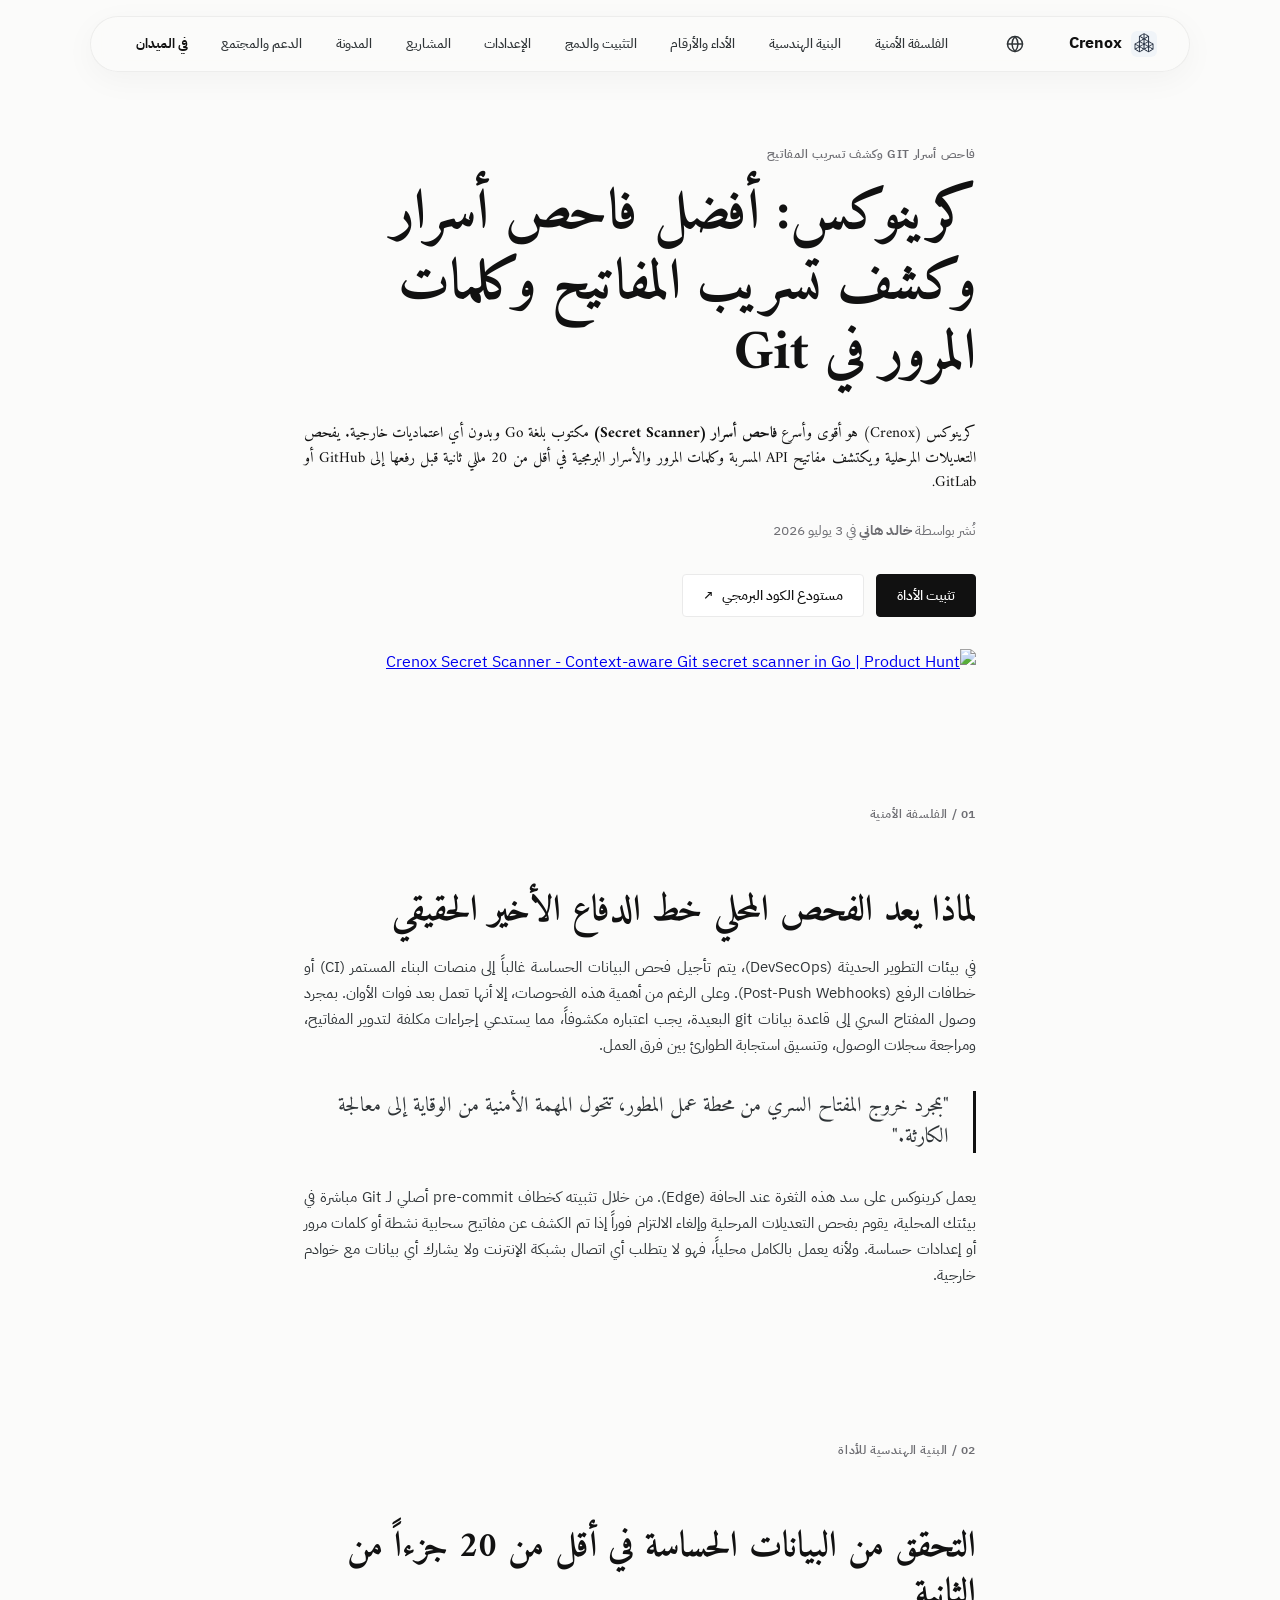
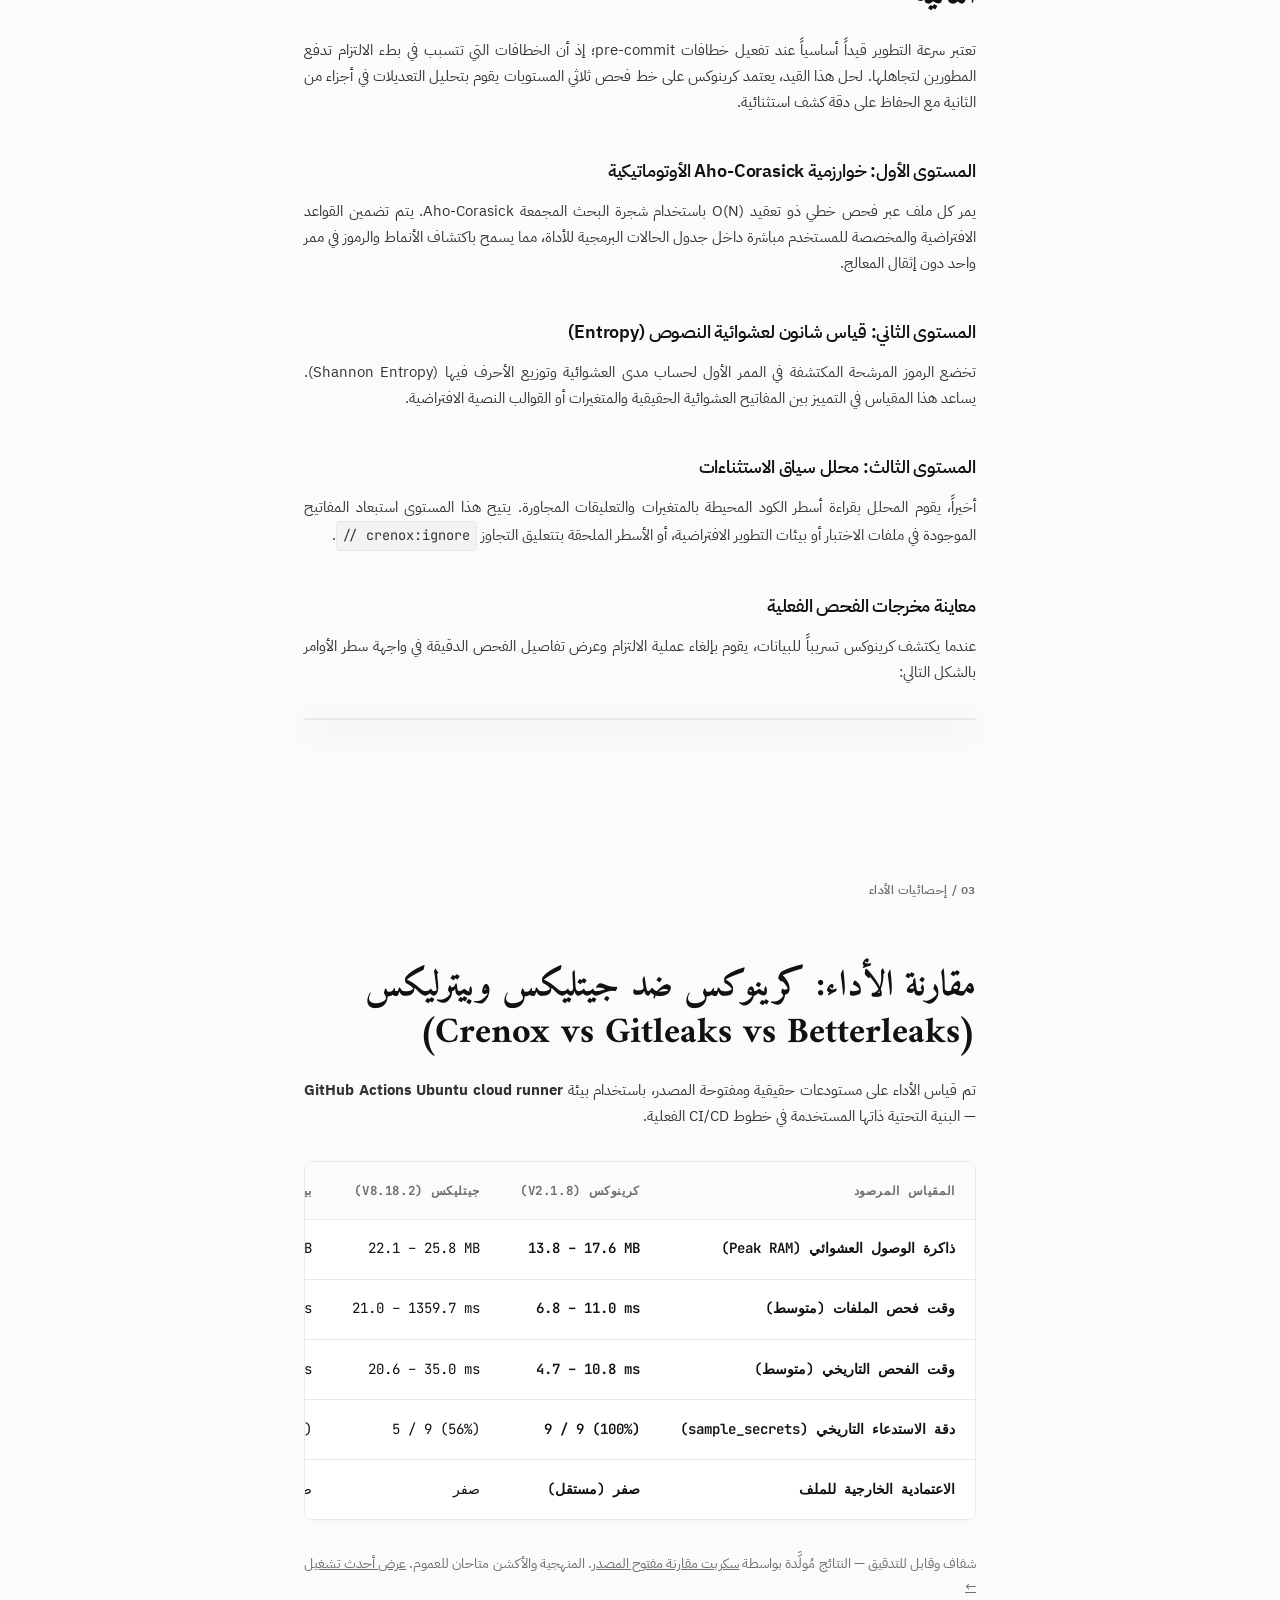
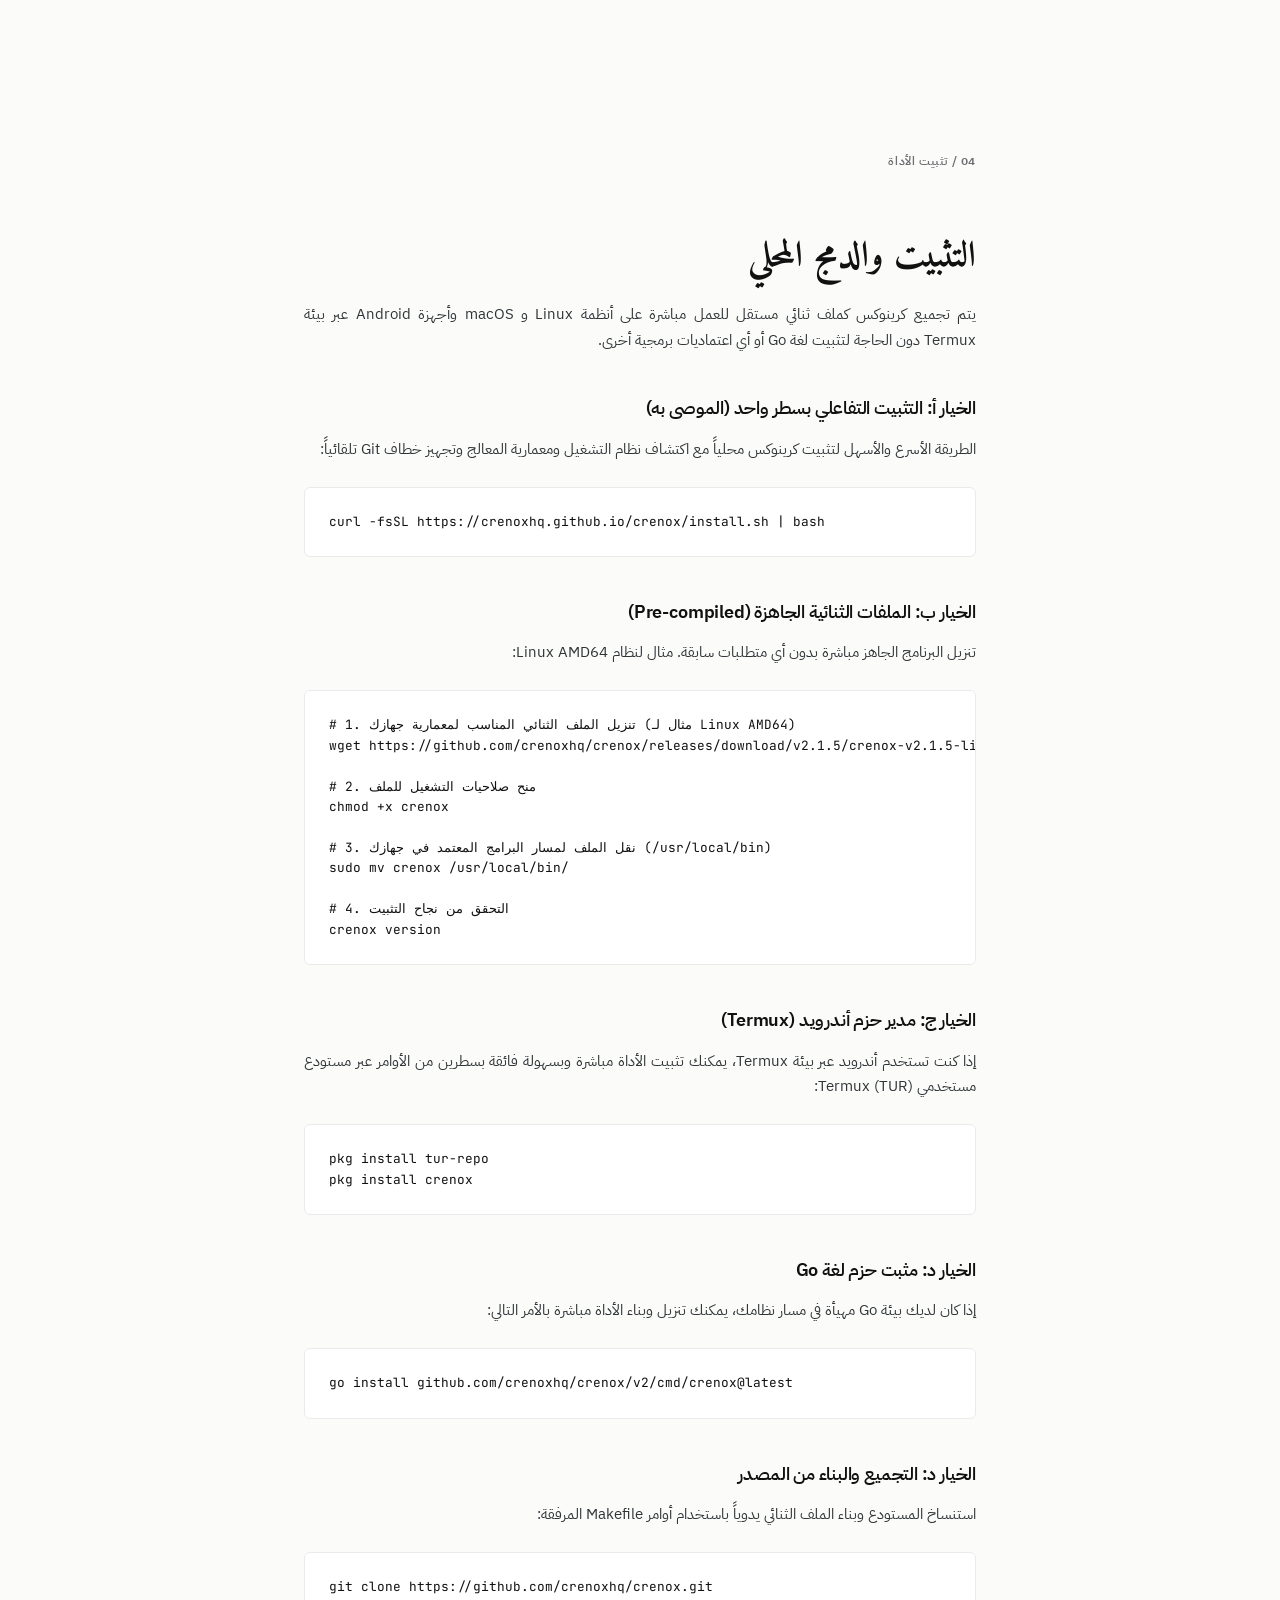
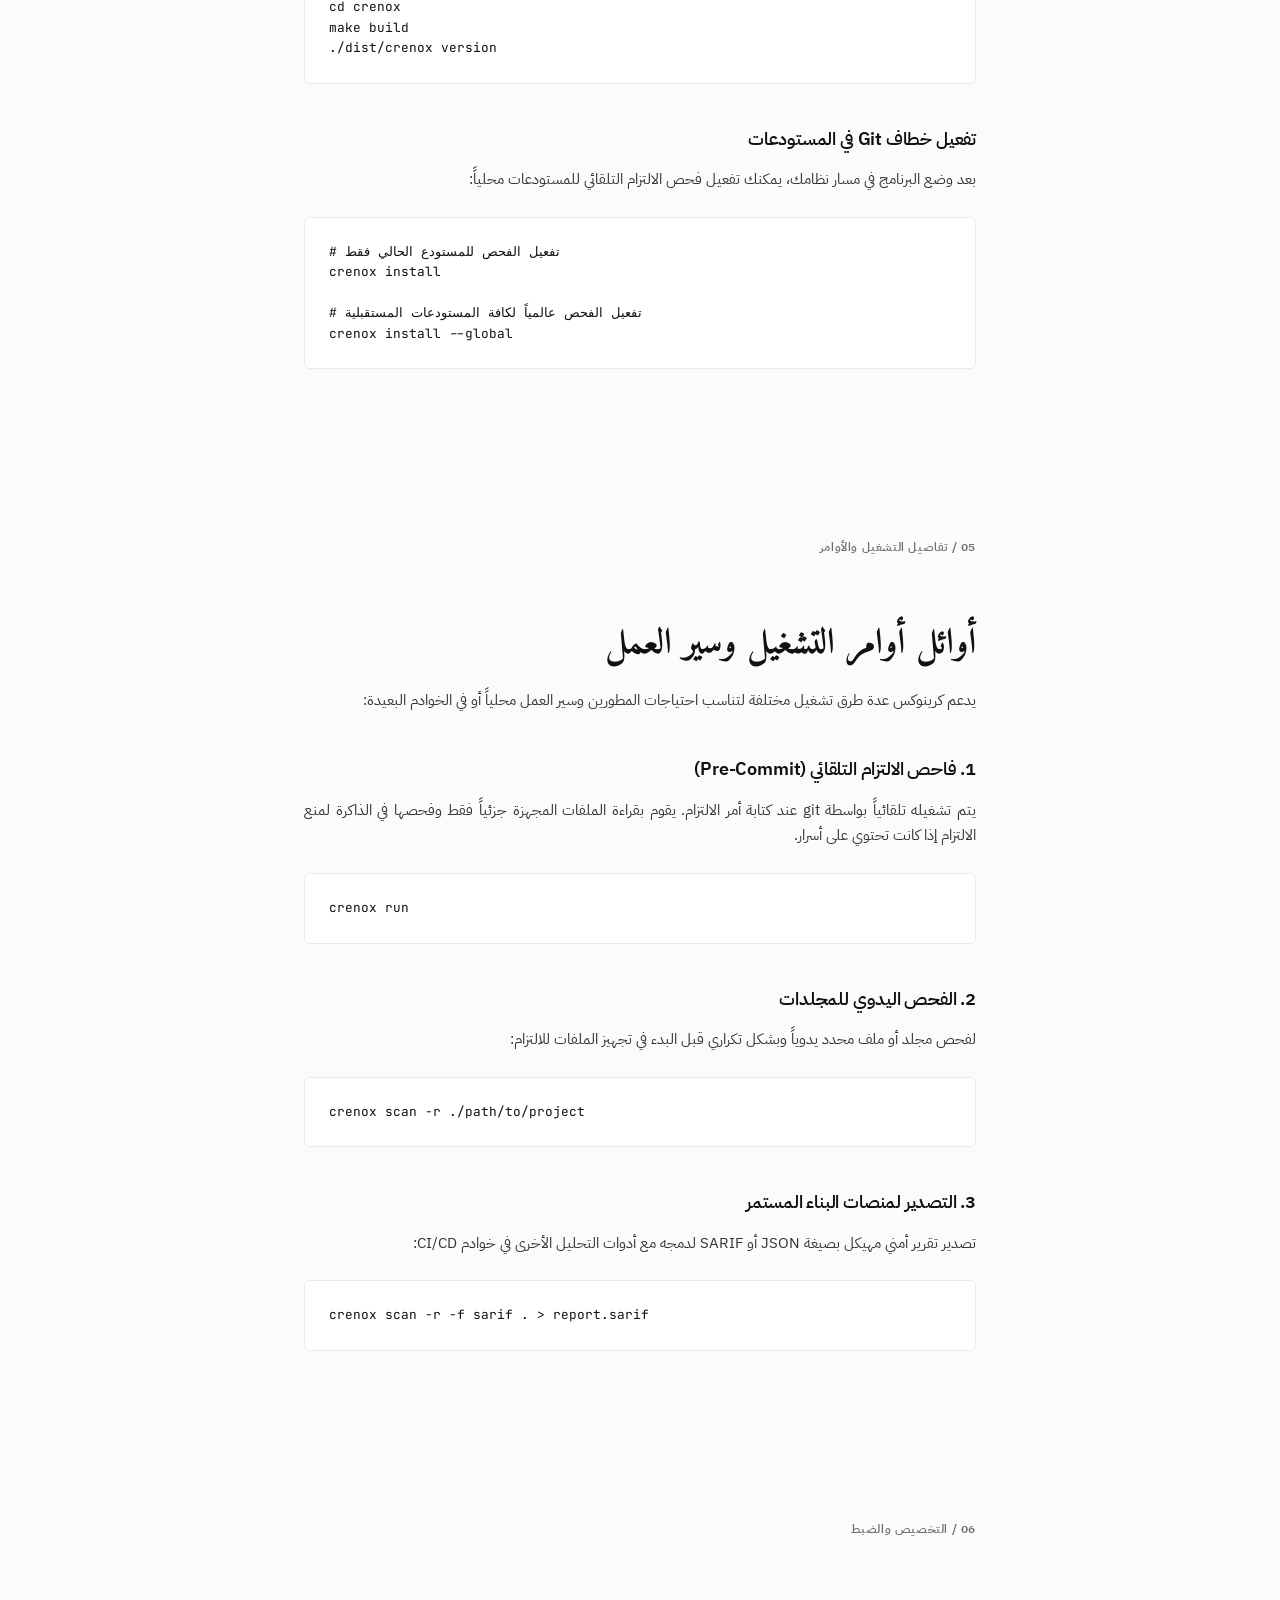
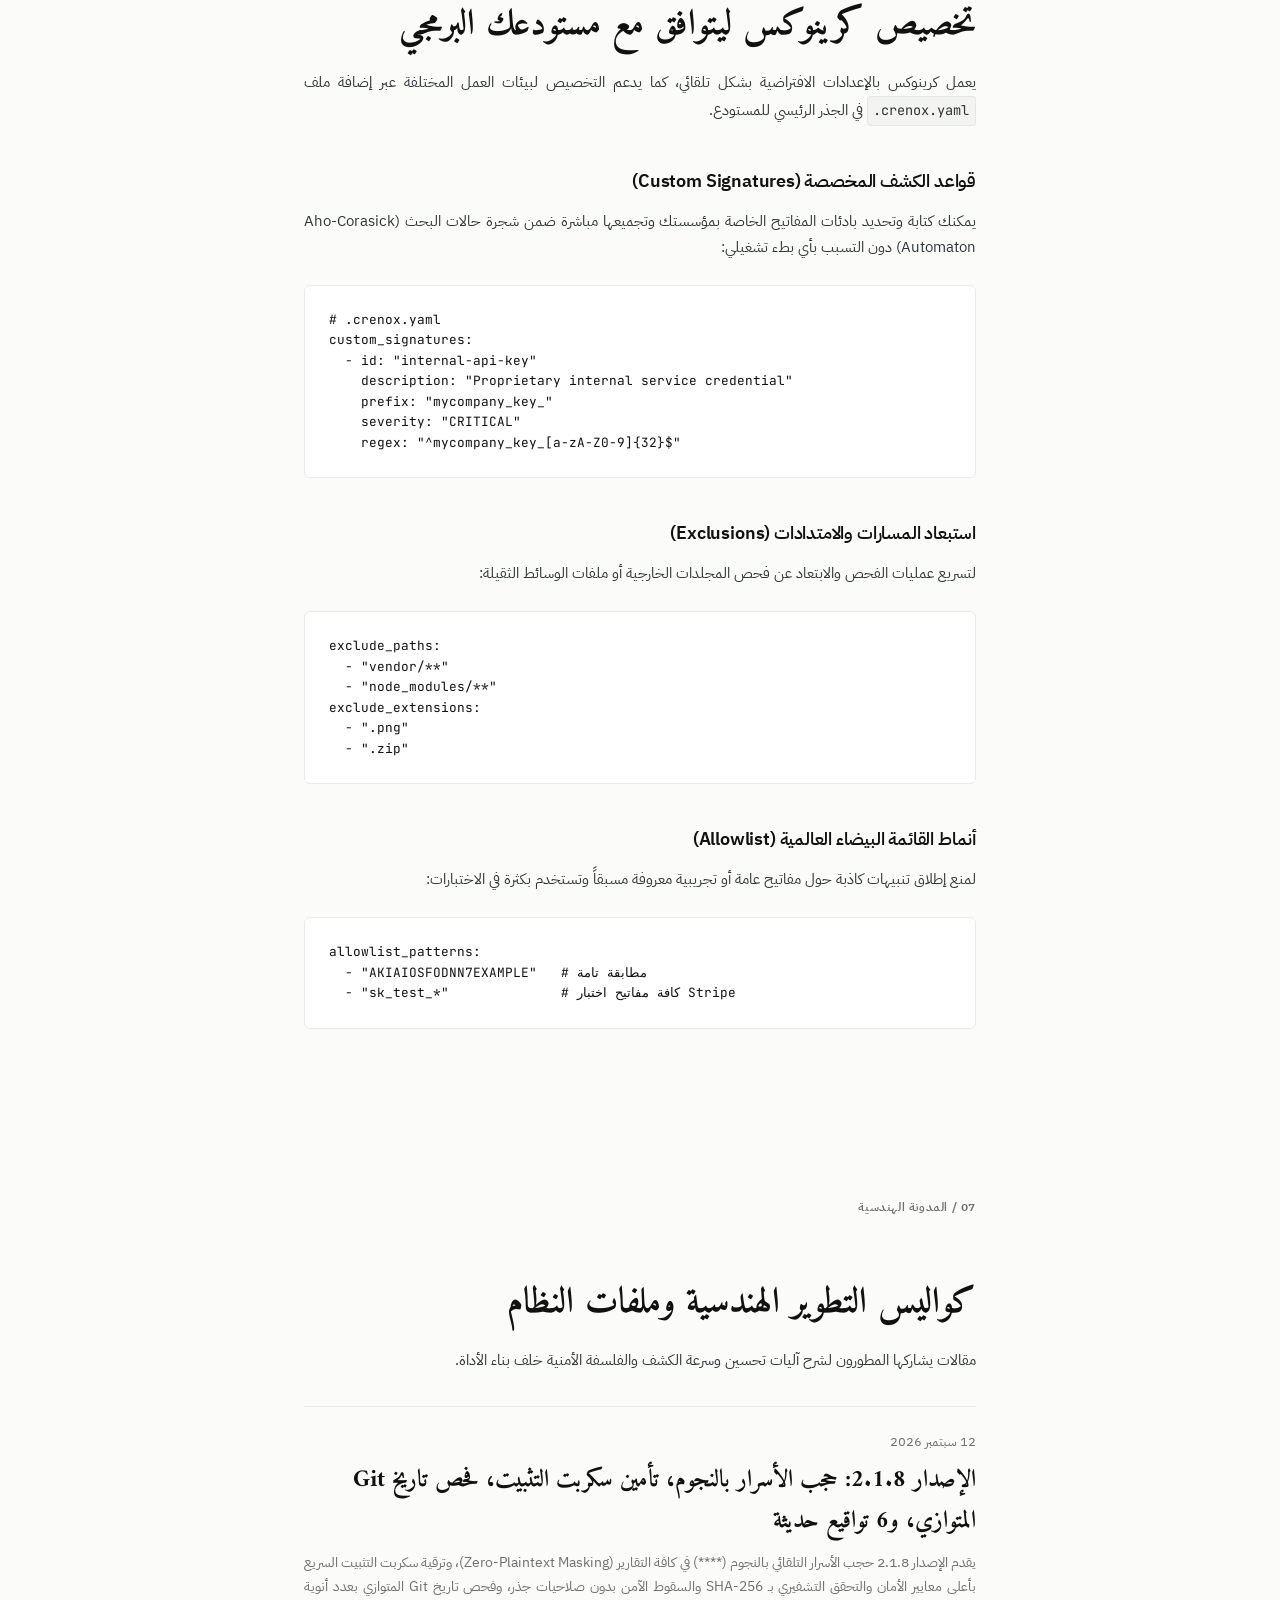
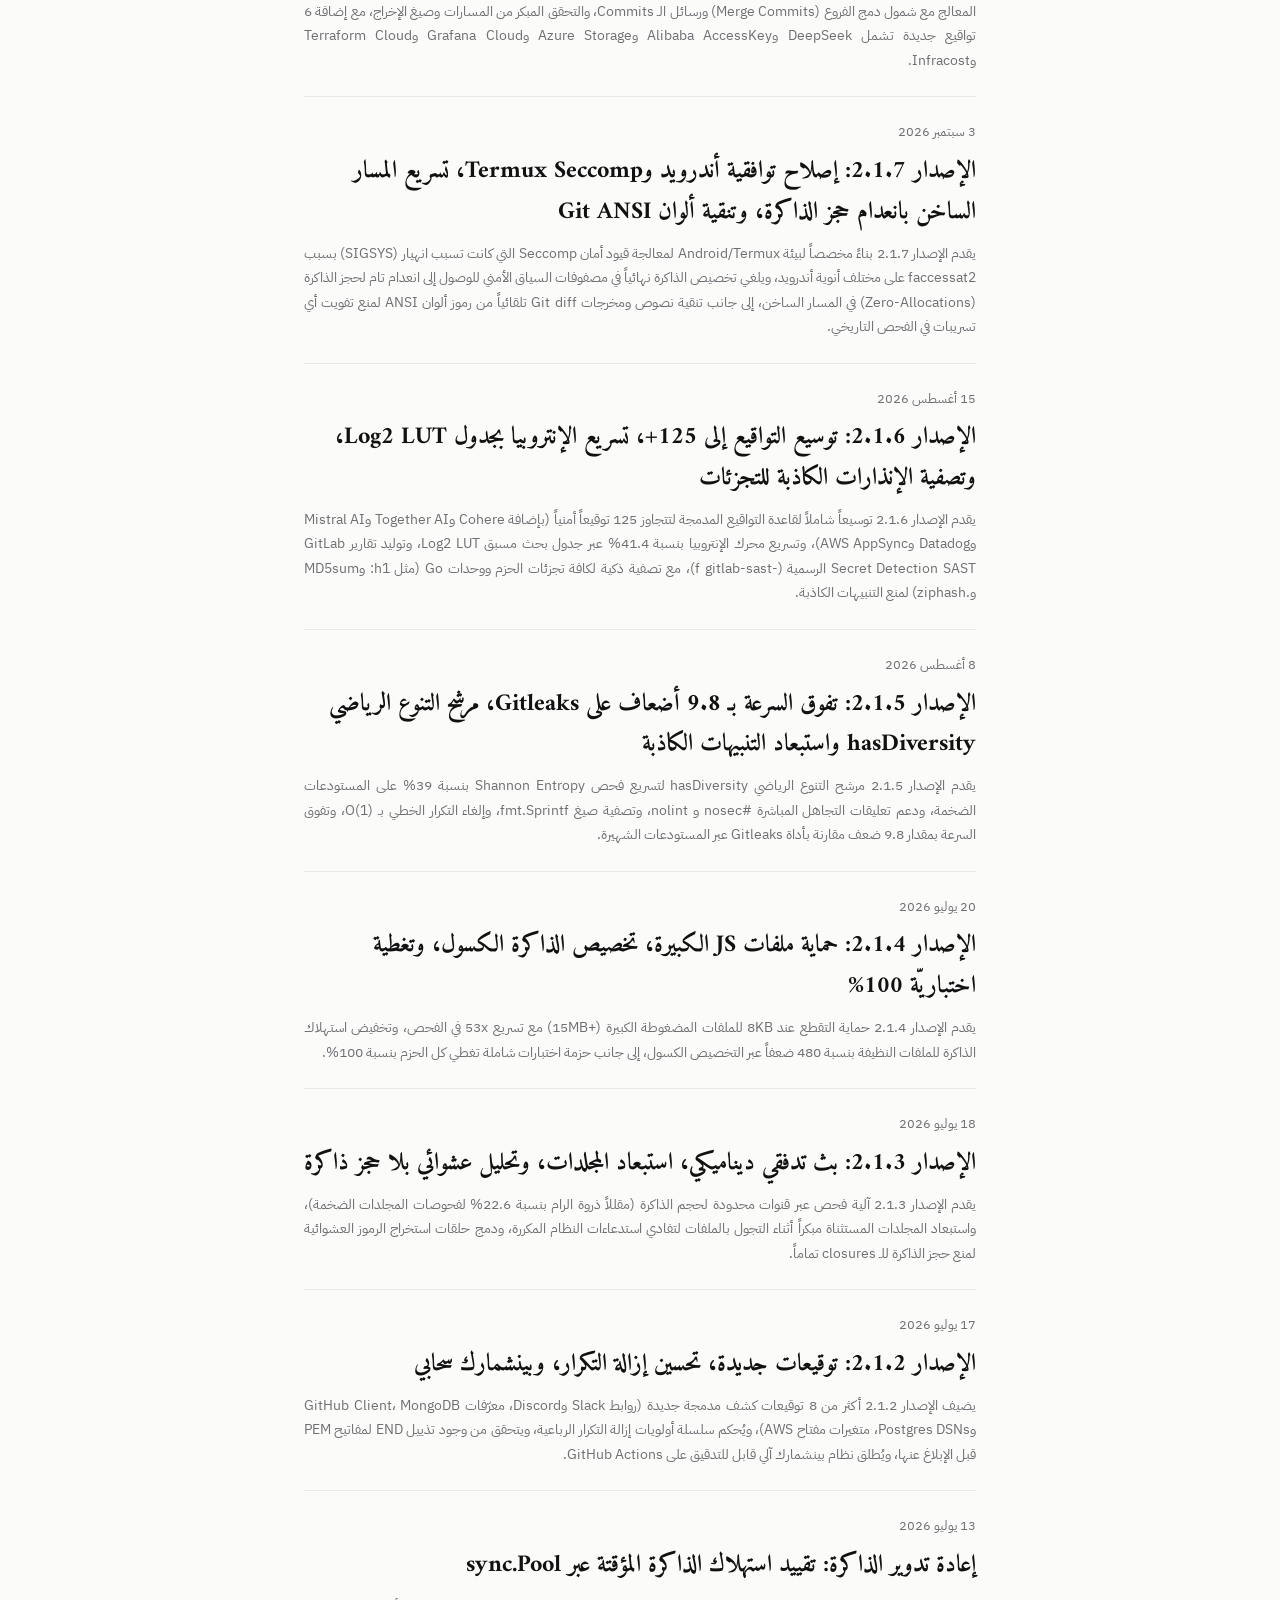
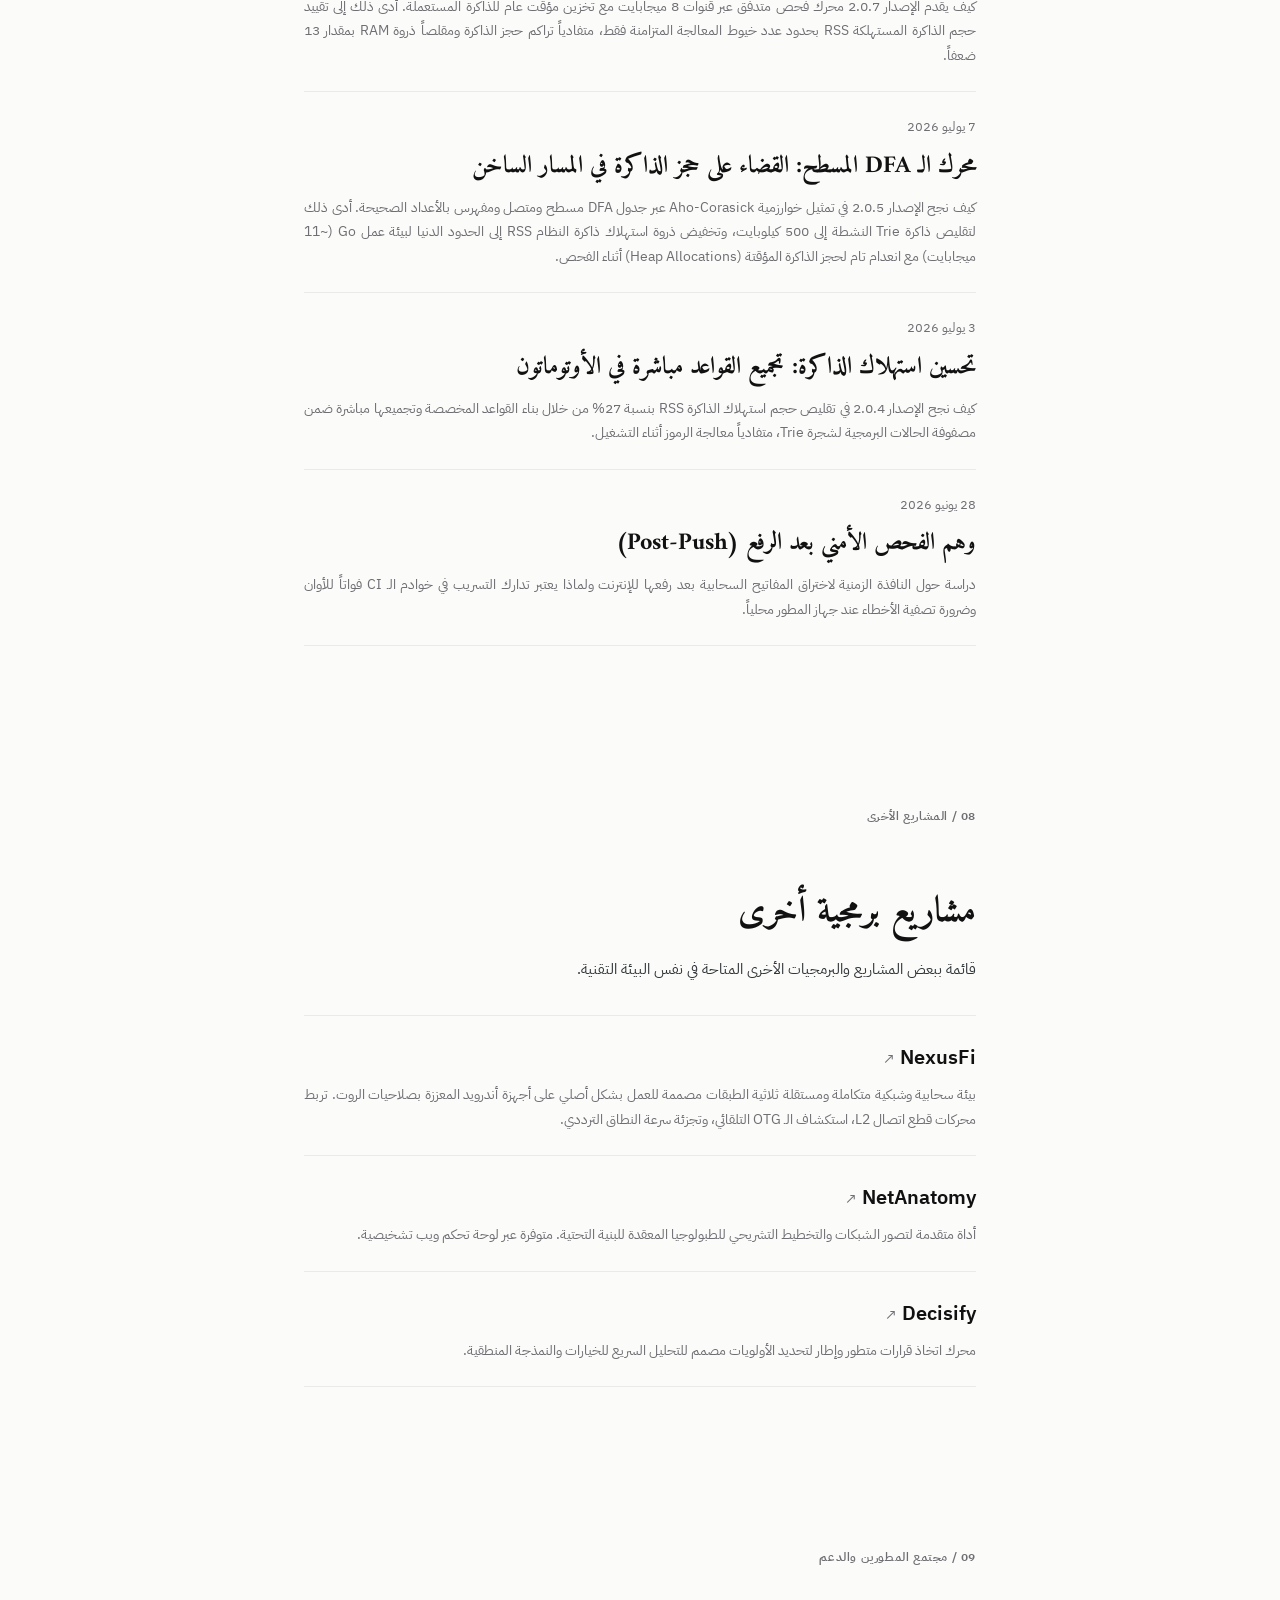
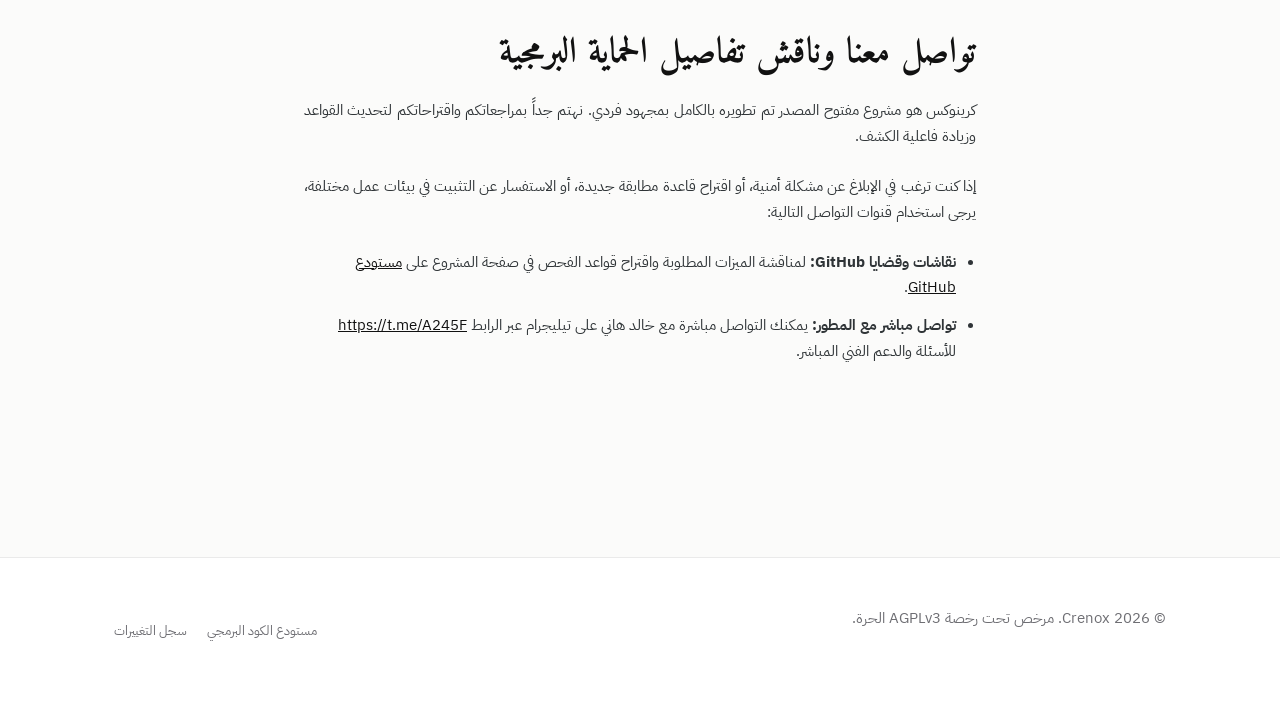
==== docs/index-ar.html @ ffcce124 "docs: refresh v2.1.8 demo recording and fix hook POSIX compatibility" ====
<!DOCTYPE html>
<html lang="ar" dir="rtl">
<head>
    <meta charset="UTF-8">
    <meta name="viewport" content="width=device-width, initial-scale=1.0">
    <title>كرينوكس (Crenox) — أفضل فاحص أسرار وكشف تسريب المفاتيح في Git | بديل Gitleaks</title>
    
    <!-- Meta Descriptions for SEO -->
    <meta name="description" content="كرينوكس هو فاحص أسرار سريع ومجاني ومفتوح المصدر بلغة Go. يكشف تسريب مفاتيح API وكلمات المرور والرموز السرية في مستودعات Git وخطافات Pre-commit في أقل من 20 مللي ثانية بدون استهلاك موارد. بديل Gitleaks فائق السرعة.">
    <meta name="keywords" content="فاحص أسرار, فحص الأسرار البرمجية, كشف تسريب المفاتيح, فاحص مفاتيح API, بديل gitleaks, فحص git secrets, كشف كلمات المرور, فحص الثغرات, حماية الشيفرة البرمجية, secret scanner, git secret scanner, credentials scanner, pre-commit hook, gitleaks alternative, git-secrets alternative, SAST secret detection">
    <meta name="author" content="Khaled Hani">
    <meta name="robots" content="index, follow, max-snippet:-1, max-image-preview:large, max-video-preview:-1">
    <meta name="google-site-verification" content="googledc7329401f946fab">
    
    <!-- Canonical & Multilingual SEO (Hreflang) -->
    <link rel="canonical" href="https://crenoxhq.github.io/crenox/index-ar.html">
    <link rel="alternate" hreflang="en" href="https://crenoxhq.github.io/crenox/">
    <link rel="alternate" hreflang="ar" href="https://crenoxhq.github.io/crenox/index-ar.html">
    <link rel="alternate" hreflang="x-default" href="https://crenoxhq.github.io/crenox/">
    <link rel="icon" type="image/png" href="favicon.png">
    <link rel="apple-touch-icon" href="logo.png">
    
    <!-- Open Graph / Facebook -->
    <meta property="og:type" content="website">
    <meta property="og:url" content="https://crenoxhq.github.io/crenox/index-ar.html">
    <meta property="og:title" content="كرينوكس (Crenox) — أفضل فاحص أسرار وكشف تسريب المفاتيح في Git">
    <meta property="og:description" content="فاحص أسرار مستقل بلغة Go لكشف ومنع تسريب مفاتيح API والرموز السرية في Git خلال أقل من 20 مللي ثانية. بديل أسرع وأخف لـ Gitleaks.">
    <meta property="og:image" content="https://crenoxhq.github.io/crenox/social-preview.png">
    <meta property="og:site_name" content="Crenox Secret Scanner">
    <meta property="og:locale" content="ar_AR">
    <meta property="og:locale:alternate" content="en_US">

    <!-- Twitter -->
    <meta name="twitter:card" content="summary_large_image">
    <meta name="twitter:url" content="https://crenoxhq.github.io/crenox/index-ar.html">
    <meta name="twitter:title" content="كرينوكس (Crenox) — فاحص أسرار Git وكشف تسريب المفاتيح">
    <meta name="twitter:description" content="فاحص أسرار مستقل بلغة Go لكشف ومنع تسريب مفاتيح API والرموز السرية في Git خلال أقل من 20 مللي ثانية.">
    <meta name="twitter:image" content="https://crenoxhq.github.io/crenox/social-preview.png">

    <!-- Structured Data (JSON-LD Schema) for Google Search Rich Snippets -->
    <script type="application/ld+json">
    {
      "@context": "https://schema.org",
      "@type": "SoftwareApplication",
      "name": "Crenox",
      "alternateName": ["كرينوكس", "Crenox Secret Scanner", "فاحص أسرار كرينوكس"],
      "description": "فاحص أسرار وخطاف pre-commit أمني فائق السرعة بلغة Go لكشف تسريب المفاتيح وكلمات المرور والرموز السرية في Git محلياً.",
      "operatingSystem": "Linux, macOS, Windows, Android (Termux)",
      "applicationCategory": "SecurityApplication",
      "softwareVersion": "2.1.8",
      "codeRepository": "https://github.com/crenoxhq/crenox",
      "license": "https://github.com/crenoxhq/crenox/blob/main/LICENSE",
      "offers": {
        "@type": "Offer",
        "price": "0.00",
        "priceCurrency": "USD"
      },
      "author": {
        "@type": "Person",
        "name": "Khaled Hani"
      },
      "featureList": [
        "فاحص أسرار محلي فائق السرعة في أقل من 20 مللي ثانية",
        "أكثر من 130 توقيع كشف مدمج لمزودي السحابة والذكاء الاصطناعي",
        "حساب الإنتروبيا بجدول Shannon Log2 LUT فائق الكفاءة",
        "توليد تقارير GitLab Secret Detection SAST الرسمية و GitHub SARIF",
        "انعدام استهلاك الذاكرة في المسار الحرج (Zero Allocations)"
      ]
    }
    </script>

    <!-- FAQPage Schema for Rich Search Results in Google -->
    <script type="application/ld+json">
    {
      "@context": "https://schema.org",
      "@type": "FAQPage",
      "mainEntity": [
        {
          "@type": "Question",
          "name": "ما هو فاحص الأسرار (Secret Scanner) وكيف يعمل كرينوكس؟",
          "acceptedAnswer": {
            "@type": "Answer",
            "text": "فاحص الأسرار هو أداة أمنية تفحص الشيفرة المصدرية لاكتشاف مفاتيح API وكلمات المرور والرموز السرية لمنع تسريبها للإنترنت. يعمل كرينوكس كخطاف Git pre-commit محلي يفحص الملفات في أقل من 20 مللي ثانية قبل تنفيذ الـ commit."
          }
        },
        {
          "@type": "Question",
          "name": "ما الفرق بين كرينوكس وأداة Gitleaks؟",
          "acceptedAnswer": {
            "@type": "Answer",
            "text": "كرينوكس أسرع بما بين 3.8 إلى 154 مرة من Gitleaks، ويستهلك ذاكرة ثابتة (13-17 MB) دون أي تخصيصات في المسار الحرج، مع دعم أكثر من 130 توقيعاً مدمجاً وفلترة سياقية متطورة تمنع الإنذارات الكاذبة."
          }
        },
        {
          "@type": "Question",
          "name": "هل يدعم كرينوكس بيئات CI/CD وتقارير الأمان الرسمية؟",
          "acceptedAnswer": {
            "@type": "Answer",
            "text": "نعم، يدعم كرينوكس تصدير تقارير GitLab Secret Detection SAST v15.0.0 الرسمية عبر صيغة (-f gitlab-sast) وتقارير GitHub Security SARIF 2.1.0 عبر صيغة (-f sarif) بالإضافة إلى JSON و Plain."
          }
        }
      ]
    }
    </script>
    
    <!-- Premium Fonts: Amiri for Headings (Serif), IBM Plex Sans Arabic for Body (Sans-serif) -->
    <link rel="preconnect" href="https://fonts.googleapis.com">
    <link rel="preconnect" href="https://fonts.gstatic.com" crossorigin>
    <link href="https://fonts.googleapis.com/css2?family=Amiri:ital,wght@0,400;0,700;1,400;1,700&family=IBM+Plex+Sans+Arabic:wght@300;400;500;600;700&family=JetBrains+Mono:wght@400;500;600&display=swap" rel="stylesheet">
    
    <!-- Stylesheet -->
    <link rel="stylesheet" href="style.css?v=2.1.2">
    <!-- Asciinema Player CSS -->
    <link rel="stylesheet" href="https://cdn.jsdelivr.net/npm/asciinema-player@3/dist/bundle/asciinema-player.css">
</head>
<body>

    <!-- Minimal Header Navigation -->
    <nav class="nav-bar">
        <div class="container-nav nav-wrapper">
            <a href="#" class="nav-logo">
                <img src="logo.png" alt="شعار كرينوكس" class="logo-img">
                <span class="logo-text">Crenox</span>
            </a>
            
            <div class="nav-controls">
                <a href="index.html" class="lang-switch-btn" aria-label="Switch to English" title="English">
                    <svg class="lang-icon" width="18" height="18" viewBox="0 0 24 24" fill="none" stroke="currentColor" stroke-width="2" stroke-linecap="round" stroke-linejoin="round">
                        <circle cx="12" cy="12" r="10"></circle>
                        <line x1="2" y1="12" x2="22" y2="12"></line>
                        <path d="M12 2a15.3 15.3 0 0 1 4 10 15.3 15.3 0 0 1-4 10 15.3 15.3 0 0 1-4-10 15.3 15.3 0 0 1 4-10z"></path>
                    </svg>
                </a>
                <button class="menu-toggle" id="menuToggle" aria-label="Toggle Menu">
                    <span class="bar"></span>
                    <span class="bar"></span>
                    <span class="bar"></span>
                </button>
            </div>

            <div class="nav-links" id="navLinks">
                <a href="#philosophy" class="nav-link">الفلسفة الأمنية</a>
                <a href="#pipeline" class="nav-link">البنية الهندسية</a>
                <a href="#benchmarks" class="nav-link">الأداء والأرقام</a>
                <a href="#installation" class="nav-link">التثبيت والدمج</a>
                <a href="#configuration" class="nav-link">الإعدادات</a>
                <a href="#masterpieces" class="nav-link">المشاريع</a>
                <a href="#blog" class="nav-link">المدونة</a>
                <a href="#community" class="nav-link">الدعم والمجتمع</a>
                <a href="wild-ar.html" class="nav-link" style="font-weight: bold; color: var(--color-text-primary);">في الميدان</a>
            </div>
        </div>
    </nav>

    <!-- Main Container -->
    <main class="container">

        <!-- Hero Section -->
        <article class="hero-section">
            <div class="eyebrow">
                فاحص أسرار Git وكشف تسريب المفاتيح
            </div>
            <h1 class="hero-title">كرينوكس: أفضل فاحص أسرار وكشف تسريب المفاتيح وكلمات المرور في Git</h1>
            <p class="text-lead">كرينوكس (Crenox) هو أقوى وأسرع <strong>فاحص أسرار (Secret Scanner)</strong> مكتوب بلغة Go وبدون أي اعتماديات خارجية. يفحص التعديلات المرحلية ويكتشف مفاتيح API المسربة وكلمات المرور والأسرار البرمجية في أقل من 20 مللي ثانية قبل رفعها إلى GitHub أو GitLab.</p>
            
            <p class="text-muted" style="font-size: 0.85rem; margin-top: -1rem;">نُشر بواسطة <strong>خالد هاني</strong> في 3 يوليو 2026</p>

            <div class="hero-actions">
                <a href="#installation" class="btn btn-primary">تثبيت الأداة</a>
                <a href="https://github.com/crenoxhq/crenox" target="_blank" class="btn btn-secondary">
                    مستودع الكود البرمجي
                    <span class="btn-icon">↗</span>
                </a>
            </div>
            
            <div style="margin-top: 2rem; display: flex; align-items: center;">
                <a href="https://www.producthunt.com/products/crenox-leak-secret-scanner?embed=true&amp;utm_source=badge-featured&amp;utm_medium=badge&amp;utm_campaign=badge-crenox-secret-scanner" target="_blank" rel="noopener noreferrer"><img alt="Crenox Secret Scanner - Context-aware Git secret scanner in Go | Product Hunt" width="250" height="54" src="https://api.producthunt.com/widgets/embed-image/v1/featured.svg?post_id=1196224&amp;theme=neutral&amp;t=1784131078630" style="width: 250px; height: 54px; border-radius: 6px;"></a>
            </div>
        </article>

        <!-- Chapter 1: The Core Philosophy -->
        <section id="philosophy" class="section scroll-fade">
            <div class="eyebrow">
                01 / الفلسفة الأمنية
            </div>
            <h2>لماذا يعد الفحص المحلي خط الدفاع الأخير الحقيقي</h2>
            <p>في بيئات التطوير الحديثة (DevSecOps)، يتم تأجيل فحص البيانات الحساسة غالباً إلى منصات البناء المستمر (CI) أو خطافات الرفع (Post-Push Webhooks). وعلى الرغم من أهمية هذه الفحوصات، إلا أنها تعمل بعد فوات الأوان. بمجرد وصول المفتاح السري إلى قاعدة بيانات git البعيدة، يجب اعتباره مكشوفاً، مما يستدعي إجراءات مكلفة لتدوير المفاتيح، ومراجعة سجلات الوصول، وتنسيق استجابة الطوارئ بين فرق العمل.</p>
            
            <blockquote>
                "بمجرد خروج المفتاح السري من محطة عمل المطور، تتحول المهمة الأمنية من الوقاية إلى معالجة الكارثة."
            </blockquote>
            
            <p>يعمل كرينوكس على سد هذه الثغرة عند الحافة (Edge). من خلال تثبيته كخطاف pre-commit أصلي لـ Git مباشرة في بيئتك المحلية، يقوم بفحص التعديلات المرحلية وإلغاء الالتزام فوراً إذا تم الكشف عن مفاتيح سحابية نشطة أو كلمات مرور أو إعدادات حساسة. ولأنه يعمل بالكامل محلياً، فهو لا يتطلب أي اتصال بشبكة الإنترنت ولا يشارك أي بيانات مع خوادم خارجية.</p>
        </section>

        <!-- Chapter 2: The Three-Tier Pipeline -->
        <section id="pipeline" class="section scroll-fade">
            <div class="eyebrow">
                02 / البنية الهندسية للأداة
            </div>
            <h2>التحقق من البيانات الحساسة في أقل من 20 جزءاً من الثانية</h2>
            <p>تعتبر سرعة التطوير قيداً أساسياً عند تفعيل خطافات pre-commit؛ إذ أن الخطافات التي تتسبب في بطء الالتزام تدفع المطورين لتجاهلها. لحل هذا القيد، يعتمد كرينوكس على خط فحص ثلاثي المستويات يقوم بتحليل التعديلات في أجزاء من الثانية مع الحفاظ على دقة كشف استثنائية.</p>

            <h3>المستوى الأول: خوارزمية Aho-Corasick الأوتوماتيكية</h3>
            <p>يمر كل ملف عبر فحص خطي ذو تعقيد O(N) باستخدام شجرة البحث المجمعة Aho-Corasick. يتم تضمين القواعد الافتراضية والمخصصة للمستخدم مباشرة داخل جدول الحالات البرمجية للأداة، مما يسمح باكتشاف الأنماط والرموز في ممر واحد دون إثقال المعالج.</p>

            <h3>المستوى الثاني: قياس شانون لعشوائية النصوص (Entropy)</h3>
            <p>تخضع الرموز المرشحة المكتشفة في الممر الأول لحساب مدى العشوائية وتوزيع الأحرف فيها (Shannon Entropy). يساعد هذا المقياس في التمييز بين المفاتيح العشوائية الحقيقية والمتغيرات أو القوالب النصية الافتراضية.</p>

            <h3>المستوى الثالث: محلل سياق الاستثناءات</h3>
            <p>أخيراً، يقوم المحلل بقراءة أسطر الكود المحيطة بالمتغيرات والتعليقات المجاورة. يتيح هذا المستوى استبعاد المفاتيح الموجودة في ملفات الاختبار أو بيئات التطوير الافتراضية، أو الأسطر الملحقة بتتعليق التجاوز <code>// crenox:ignore</code>.</p>

            <h3>معاينة مخرجات الفحص الفعلية</h3>
            <p>عندما يكتشف كرينوكس تسريباً للبيانات، يقوم بإلغاء عملية الالتزام وعرض تفاصيل الفحص الدقيقة في واجهة سطر الأوامر بالشكل التالي:</p>

            <div id="terminal-demo" style="margin: 2rem 0; border-radius: 8px; overflow: hidden; box-shadow: 0 8px 30px rgba(0,0,0,0.3); border: 1px solid var(--color-border);"></div>
        </section>

        <!-- Chapter 3: Benchmarks -->
        <section id="benchmarks" class="section scroll-fade">
            <div class="eyebrow">
                03 / إحصائيات الأداء
            </div>
            <h2>مقارنة الأداء: كرينوكس ضد جيتليكس وبيترليكس (Crenox vs Gitleaks vs Betterleaks)</h2>
            <p>تم قياس الأداء على مستودعات حقيقية ومفتوحة المصدر، باستخدام بيئة <strong>GitHub Actions Ubuntu cloud runner</strong> — البنية التحتية ذاتها المستخدمة في خطوط CI/CD الفعلية.</p>

            <div class="spec-table-wrapper">
                <table class="spec-table font-mono">
                    <thead>
                        <tr>
                            <th>المقياس المرصود</th>
                            <th>كرينوكس (<span class="latest-version">v2.1.8</span>)</th>
                            <th>جيتليكس (v8.18.2)</th>
                            <th>بيترليكس (v1.6.1)</th>
                        </tr>
                    </thead>
                    <tbody>
                        <tr>
                            <td class="spec-label">ذاكرة الوصول العشوائي (Peak RAM)</td>
                            <td style="font-weight: 600; color: var(--color-text-primary); direction: ltr; text-align: right;">13.8 – 17.6 MB</td>
                            <td style="direction: ltr; text-align: right;">22.1 – 25.8 MB</td>
                            <td style="direction: ltr; text-align: right;">43.7 – 73.3 MB</td>
                        </tr>
                        <tr>
                            <td class="spec-label">وقت فحص الملفات (متوسط)</td>
                            <td style="font-weight: 600; color: var(--color-text-primary); direction: ltr; text-align: right;">6.8 – 11.0 ms</td>
                            <td style="direction: ltr; text-align: right;">21.0 – 1359.7 ms</td>
                            <td style="direction: ltr; text-align: right;">78.7 – 606.3 ms</td>
                        </tr>
                        <tr>
                            <td class="spec-label">وقت الفحص التاريخي (متوسط)</td>
                            <td style="font-weight: 600; color: var(--color-text-primary); direction: ltr; text-align: right;">4.7 – 10.8 ms</td>
                            <td style="direction: ltr; text-align: right;">20.6 – 35.0 ms</td>
                            <td style="direction: ltr; text-align: right;">25.7 – 230.0 ms</td>
                        </tr>
                        <tr>
                            <td class="spec-label">دقة الاستدعاء التاريخي (sample_secrets)</td>
                            <td style="font-weight: 600; color: var(--color-text-primary); direction: ltr; text-align: right;">9 / 9 (100%)</td>
                            <td style="direction: ltr; text-align: right;">5 / 9 (56%)</td>
                            <td style="direction: ltr; text-align: right;">6 / 9 (67%)</td>
                        </tr>
                        <tr>
                            <td class="spec-label">الاعتمادية الخارجية للملف</td>
                            <td style="font-weight: 600; color: var(--color-text-primary);">صفر (مستقل)</td>
                            <td>صفر</td>
                            <td>صفر</td>
                        </tr>
                    </tbody>
                </table>
            </div>
            <p style="font-size: 0.85rem; color: var(--color-text-muted); margin-top: 1rem;">
                شفاف وقابل للتدقيق — النتائج مُولَّدة بواسطة <a href="https://github.com/crenoxhq/serverless-node-api-boilerplate/blob/main/scripts/run_benchmark.py" target="_blank" style="color: inherit; text-decoration: underline;">سكربت مقارنة مفتوح المصدر</a>. المنهجية والأكشن متاحان للعموم. <a href="https://github.com/crenoxhq/serverless-node-api-boilerplate/actions/workflows/benchmark.yml" target="_blank" style="color: inherit; text-decoration: underline;">عرض أحدث تشغيل ←</a>
            </p>
        </section>

        <!-- Chapter 4: Installation -->
        <section id="installation" class="section scroll-fade">
            <div class="eyebrow">
                04 / تثبيت الأداة
            </div>
            <h2>التثبيت والدمج المحلي</h2>
            <p>يتم تجميع كرينوكس كملف ثنائي مستقل للعمل مباشرة على أنظمة Linux و macOS وأجهزة Android عبر بيئة Termux دون الحاجة لتثبيت لغة Go أو أي اعتماديات برمجية أخرى.</p>

            <h3>الخيار أ: التثبيت التفاعلي بسطر واحد (الموصى به)</h3>
            <p>الطريقة الأسرع والأسهل لتثبيت كرينوكس محلياً مع اكتشاف نظام التشغيل ومعمارية المعالج وتجهيز خطاف Git تلقائياً:</p>
            <pre class="font-mono">curl -fsSL https://crenoxhq.github.io/crenox/install.sh | bash</pre>

            <h3>الخيار ب: الملفات الثنائية الجاهزة (Pre-compiled)</h3>
            <p>تنزيل البرنامج الجاهز مباشرة بدون أي متطلبات سابقة. مثال لنظام Linux AMD64:</p>
            <pre class="font-mono">
# 1. تنزيل الملف الثنائي المناسب لمعمارية جهازك (مثال لـ Linux AMD64)
wget https://github.com/crenoxhq/crenox/releases/download/<span class="latest-version">v2.1.5</span>/crenox-<span class="latest-version">v2.1.5</span>-linux-amd64 -O crenox

# 2. منح صلاحيات التشغيل للملف
chmod +x crenox

# 3. نقل الملف لمسار البرامج المعتمد في جهازك (/usr/local/bin)
sudo mv crenox /usr/local/bin/

# 4. التحقق من نجاح التثبيت
crenox version</pre>

            <h3>الخيار ج: مدير حزم أندرويد (Termux)</h3>
            <p>إذا كنت تستخدم أندرويد عبر بيئة Termux، يمكنك تثبيت الأداة مباشرة وبسهولة فائقة بسطرين من الأوامر عبر مستودع مستخدمي Termux (TUR):</p>
            <pre class="font-mono">
pkg install tur-repo
pkg install crenox</pre>

            <h3>الخيار د: مثبت حزم لغة Go</h3>
            <p>إذا كان لديك بيئة Go مهيأة في مسار نظامك، يمكنك تنزيل وبناء الأداة مباشرة بالأمر التالي:</p>
            <pre class="font-mono">go install github.com/crenoxhq/crenox/v2/cmd/crenox@latest</pre>

            <h3>الخيار د: التجميع والبناء من المصدر</h3>
            <p>استنساخ المستودع وبناء الملف الثنائي يدوياً باستخدام أوامر Makefile المرفقة:</p>
            <pre class="font-mono">
git clone https://github.com/crenoxhq/crenox.git
cd crenox
make build
./dist/crenox version</pre>

            <h3>تفعيل خطاف Git في المستودعات</h3>
            <p>بعد وضع البرنامج في مسار نظامك، يمكنك تفعيل فحص الالتزام التلقائي للمستودعات محلياً:</p>
            <pre class="font-mono">
# تفعيل الفحص للمستودع الحالي فقط
crenox install

# تفعيل الفحص عالمياً لكافة المستودعات المستقبلية
crenox install --global</pre>
        </section>

        <!-- Chapter 5: Workstation Execution & Commands -->
        <section id="execution" class="section scroll-fade">
            <div class="eyebrow">
                05 / تفاصيل التشغيل والأوامر
            </div>
            <h2>أوائل أوامر التشغيل وسير العمل</h2>
            <p>يدعم كرينوكس عدة طرق تشغيل مختلفة لتناسب احتياجات المطورين وسير العمل محلياً أو في الخوادم البعيدة:</p>

            <h3>1. فاحص الالتزام التلقائي (Pre-Commit)</h3>
            <p>يتم تشغيله تلقائياً بواسطة git عند كتابة أمر الالتزام. يقوم بقراءة الملفات المجهزة جزئياً فقط وفحصها في الذاكرة لمنع الالتزام إذا كانت تحتوي على أسرار.</p>
            <pre class="font-mono">crenox run</pre>

            <h3>2. الفحص اليدوي للمجلدات</h3>
            <p>لفحص مجلد أو ملف محدد يدوياً وبشكل تكراري قبل البدء في تجهيز الملفات للالتزام:</p>
            <pre class="font-mono">crenox scan -r ./path/to/project</pre>

            <h3>3. التصدير لمنصات البناء المستمر</h3>
            <p>تصدير تقرير أمني مهيكل بصيغة JSON أو SARIF لدمجه مع أدوات التحليل الأخرى في خوادم CI/CD:</p>
            <pre class="font-mono">crenox scan -r -f sarif . &gt; report.sarif</pre>
        </section>

        <!-- Chapter 6: Configuration & Custom Rules -->
        <section id="configuration" class="section scroll-fade">
            <div class="eyebrow">
                06 / التخصيص والضبط
            </div>
            <h2>تخصيص كرينوكس ليتوافق مع مستودعك البرمجي</h2>
            <p>يعمل كرينوكس بالإعدادات الافتراضية بشكل تلقائي، كما يدعم التخصيص لبيئات العمل المختلفة عبر إضافة ملف <code>.crenox.yaml</code> في الجذر الرئيسي للمستودع.</p>

            <h3>قواعد الكشف المخصصة (Custom Signatures)</h3>
            <p>يمكنك كتابة وتحديد بادئات المفاتيح الخاصة بمؤسستك وتجميعها مباشرة ضمن شجرة حالات البحث (Aho-Corasick Automaton) دون التسبب بأي بطء تشغيلي:</p>
            <pre class="font-mono">
# .crenox.yaml
custom_signatures:
  - id: "internal-api-key"
    description: "Proprietary internal service credential"
    prefix: "mycompany_key_"
    severity: "CRITICAL"
    regex: "^mycompany_key_[a-zA-Z0-9]{32}$"</pre>

            <h3>استبعاد المسارات والامتدادات (Exclusions)</h3>
            <p>لتسريع عمليات الفحص والابتعاد عن فحص المجلدات الخارجية أو ملفات الوسائط الثقيلة:</p>
            <pre class="font-mono">
exclude_paths:
  - "vendor/**"
  - "node_modules/**"
exclude_extensions:
  - ".png"
  - ".zip"</pre>

            <h3>أنماط القائمة البيضاء العالمية (Allowlist)</h3>
            <p>لمنع إطلاق تنبيهات كاذبة حول مفاتيح عامة أو تجريبية معروفة مسبقاً وتستخدم بكثرة في الاختبارات:</p>
            <pre class="font-mono">
allowlist_patterns:
  - "AKIAIOSFODNN7EXAMPLE"   # مطابقة تامة
  - "sk_test_*"              # كافة مفاتيح اختبار Stripe</pre>
        </section>

        <!-- Chapter 7: Engineering Blog -->
        <section id="blog" class="section scroll-fade">
            <div class="eyebrow">
                07 / المدونة الهندسية
            </div>
            <h2>كواليس التطوير الهندسية وملفات النظام</h2>
            <p>مقالات يشاركها المطورون لشرح آليات تحسين وسرعة الكشف والفلسفة الأمنية خلف بناء الأداة.</p>
            
            <div style="margin: 2rem 0; border-top: 1px solid var(--color-border);">
                <div style="padding: 1.5rem 0; border-bottom: 1px solid var(--color-border);">
                    <p class="text-muted" style="font-size: 0.8rem; margin-bottom: 0.5rem;">12 سبتمبر 2026</p>
                    <h4 style="margin: 0 0 0.5rem 0; font-family: var(--font-serif-ar); font-size: 1.5rem; font-weight: 700;"><a href="https://github.com/crenoxhq/crenox/blob/main/CHANGELOG.md" target="_blank" style="color: inherit; text-decoration: none;">الإصدار 2.1.8: حجب الأسرار بالنجوم، تأمين سكربت التثبيت، فحص تاريخ Git المتوازي، و6 تواقيع حديثة</a></h4>
                    <p style="font-size: 0.9rem; margin-bottom: 0; color: var(--color-text-muted);">يقدم الإصدار 2.1.8 حجب الأسرار التلقائي بالنجوم (****) في كافة التقارير (Zero-Plaintext Masking)، وترقية سكربت التثبيت السريع بأعلى معايير الأمان والتحقق التشفيري بـ SHA-256 والسقوط الآمن بدون صلاحيات جذر، وفحص تاريخ Git المتوازي بعدد أنوية المعالج مع شمول دمج الفروع (Merge Commits) ورسائل الـ Commits، والتحقق المبكر من المسارات وصيغ الإخراج، مع إضافة 6 تواقيع جديدة تشمل DeepSeek وAlibaba AccessKey وAzure Storage وGrafana Cloud وTerraform Cloud وInfracost.</p>
                </div>

                <div style="padding: 1.5rem 0; border-bottom: 1px solid var(--color-border);">
                    <p class="text-muted" style="font-size: 0.8rem; margin-bottom: 0.5rem;">3 سبتمبر 2026</p>
                    <h4 style="margin: 0 0 0.5rem 0; font-family: var(--font-serif-ar); font-size: 1.5rem; font-weight: 700;"><a href="https://github.com/crenoxhq/crenox/blob/dev/CHANGELOG.md" target="_blank" style="color: inherit; text-decoration: none;">الإصدار 2.1.7: إصلاح توافقية أندرويد وTermux Seccomp، تسريع المسار الساخن بانعدام حجز الذاكرة، وتنقية ألوان Git ANSI</a></h4>
                    <p style="font-size: 0.9rem; margin-bottom: 0; color: var(--color-text-muted);">يقدم الإصدار 2.1.7 بناءً مخصصاً لبيئة Android/Termux لمعالجة قيود أمان Seccomp التي كانت تسبب انهيار (SIGSYS) بسبب faccessat2 على مختلف أنوية أندرويد، ويلغي تخصيص الذاكرة نهائياً في مصفوفات السياق الأمني للوصول إلى انعدام تام لحجز الذاكرة (Zero-Allocations) في المسار الساخن، إلى جانب تنقية نصوص ومخرجات Git diff تلقائياً من رموز ألوان ANSI لمنع تفويت أي تسريبات في الفحص التاريخي.</p>
                </div>

                <div style="padding: 1.5rem 0; border-bottom: 1px solid var(--color-border);">
                    <p class="text-muted" style="font-size: 0.8rem; margin-bottom: 0.5rem;">15 أغسطس 2026</p>
                    <h4 style="margin: 0 0 0.5rem 0; font-family: var(--font-serif-ar); font-size: 1.5rem; font-weight: 700;"><a href="https://github.com/crenoxhq/crenox/blob/dev/CHANGELOG.md" target="_blank" style="color: inherit; text-decoration: none;">الإصدار 2.1.6: توسيع التواقيع إلى 125+، تسريع الإنتروبيا بجدول Log2 LUT، وتصفية الإنذارات الكاذبة للتجزئات</a></h4>
                    <p style="font-size: 0.9rem; margin-bottom: 0; color: var(--color-text-muted);">يقدم الإصدار 2.1.6 توسيعاً شاملاً لقاعدة التواقيع المدمجة لتتجاوز 125 توقيعاً أمنياً (بإضافة Cohere وTogether AI وMistral AI وDatadog وAWS AppSync)، وتسريع محرك الإنتروبيا بنسبة 41.4% عبر جدول بحث مسبق Log2 LUT، وتوليد تقارير GitLab Secret Detection SAST الرسمية (-f gitlab-sast)، مع تصفية ذكية لكافة تجزئات الحزم ووحدات Go (مثل h1: وMD5sum و.ziphash) لمنع التنبيهات الكاذبة.</p>
                </div>

                <div style="padding: 1.5rem 0; border-bottom: 1px solid var(--color-border);">
                    <p class="text-muted" style="font-size: 0.8rem; margin-bottom: 0.5rem;">8 أغسطس 2026</p>
                    <h4 style="margin: 0 0 0.5rem 0; font-family: var(--font-serif-ar); font-size: 1.5rem; font-weight: 700;"><a href="https://github.com/crenoxhq/crenox/blob/dev/CHANGELOG.md" target="_blank" style="color: inherit; text-decoration: none;">الإصدار 2.1.5: تفوق السرعة بـ 9.8 أضعاف على Gitleaks، مرشح التنوع الرياضي hasDiversity واستبعاد التنبيهات الكاذبة</a></h4>
                    <p style="font-size: 0.9rem; margin-bottom: 0; color: var(--color-text-muted);">يقدم الإصدار 2.1.5 مرشح التنوع الرياضي hasDiversity لتسريع فحص Shannon Entropy بنسبة 39% على المستودعات الضخمة، ودعم تعليقات التجاهل المباشرة #nosec و nolint، وتصفية صيغ fmt.Sprintf، وإلغاء التكرار الخطي بـ O(1)، وتفوق السرعة بمقدار 9.8 ضعف مقارنة بأداة Gitleaks عبر المستودعات الشهيرة.</p>
                </div>

                <div style="padding: 1.5rem 0; border-bottom: 1px solid var(--color-border);">
                    <p class="text-muted" style="font-size: 0.8rem; margin-bottom: 0.5rem;">20 يوليو 2026</p>
                    <h4 style="margin: 0 0 0.5rem 0; font-family: var(--font-serif-ar); font-size: 1.5rem; font-weight: 700;"><a href="https://github.com/crenoxhq/crenox/blob/dev/CHANGELOG.md" target="_blank" style="color: inherit; text-decoration: none;">الإصدار 2.1.4: حماية ملفات JS الكبيرة، تخصيص الذاكرة الكسول، وتغطية اختباريّة 100%</a></h4>
                    <p style="font-size: 0.9rem; margin-bottom: 0; color: var(--color-text-muted);">يقدم الإصدار 2.1.4 حماية التقطع عند 8KB للملفات المضغوطة الكبيرة (+15MB) مع تسريع 53x في الفحص، وتخفيض استهلاك الذاكرة للملفات النظيفة بنسبة 480 ضعفاً عبر التخصيص الكسول، إلى جانب حزمة اختبارات شاملة تغطي كل الحزم بنسبة 100%.</p>
                </div>

                <div style="padding: 1.5rem 0; border-bottom: 1px solid var(--color-border);">
                    <p class="text-muted" style="font-size: 0.8rem; margin-bottom: 0.5rem;">18 يوليو 2026</p>
                    <h4 style="margin: 0 0 0.5rem 0; font-family: var(--font-serif-ar); font-size: 1.5rem; font-weight: 700;"><a href="https://github.com/crenoxhq/crenox/blob/dev/CHANGELOG.md" target="_blank" style="color: inherit; text-decoration: none;">الإصدار 2.1.3: بث تدفقي ديناميكي، استبعاد المجلدات، وتحليل عشوائي بلا حجز ذاكرة</a></h4>
                    <p style="font-size: 0.9rem; margin-bottom: 0; color: var(--color-text-muted);">يقدم الإصدار 2.1.3 آلية فحص عبر قنوات محدودة لحجم الذاكرة (مقللاً ذروة الرام بنسبة 22.6% لفحوصات المجلدات الضخمة)، واستبعاد المجلدات المستثناة مبكراً أثناء التجول بالملفات لتفادي استدعاءات النظام المكررة، ودمج حلقات استخراج الرموز العشوائية لمنع حجز الذاكرة للـ closures تماماً.</p>
                </div>

                <div style="padding: 1.5rem 0; border-bottom: 1px solid var(--color-border);">
                    <p class="text-muted" style="font-size: 0.8rem; margin-bottom: 0.5rem;">17 يوليو 2026</p>
                    <h4 style="margin: 0 0 0.5rem 0; font-family: var(--font-serif-ar); font-size: 1.5rem; font-weight: 700;"><a href="https://github.com/crenoxhq/crenox/blob/dev/CHANGELOG.md" target="_blank" style="color: inherit; text-decoration: none;">الإصدار 2.1.2: توقيعات جديدة، تحسين إزالة التكرار، وبينشمارك سحابي</a></h4>
                    <p style="font-size: 0.9rem; margin-bottom: 0; color: var(--color-text-muted);">يضيف الإصدار 2.1.2 أكثر من 8 توقيعات كشف مدمجة جديدة (روابط Slack وDiscord، معرّفات GitHub Client، MongoDB وPostgres DSNs، متغيرات مفتاح AWS)، ويُحكم سلسلة أولويات إزالة التكرار الرباعية، ويتحقق من وجود تذييل END لمفاتيح PEM قبل الإبلاغ عنها، ويُطلق نظام بينشمارك آلي قابل للتدقيق على GitHub Actions.</p>
                </div>

                <div style="padding: 1.5rem 0; border-bottom: 1px solid var(--color-border);">
                    <p class="text-muted" style="font-size: 0.8rem; margin-bottom: 0.5rem;">13 يوليو 2026</p>
                    <h4 style="margin: 0 0 0.5rem 0; font-family: var(--font-serif-ar); font-size: 1.5rem; font-weight: 700;"><a href="https://github.com/crenoxhq/crenox" target="_blank" style="color: inherit; text-decoration: none;">إعادة تدوير الذاكرة: تقييد استهلاك الذاكرة المؤقتة عبر sync.Pool</a></h4>
                    <p style="font-size: 0.9rem; margin-bottom: 0; color: var(--color-text-muted);">كيف يقدم الإصدار 2.0.7 محرك فحص متدفق عبر قنوات 8 ميجابايت مع تخزين مؤقت عام للذاكرة المستعملة. أدى ذلك إلى تقييد حجم الذاكرة المستهلكة RSS بحدود عدد خيوط المعالجة المتزامنة فقط، متفادياً تراكم حجز الذاكرة ومقلصاً ذروة RAM بمقدار 13 ضعفاً.</p>
                </div>

                <div style="padding: 1.5rem 0; border-bottom: 1px solid var(--color-border);">
                    <p class="text-muted" style="font-size: 0.8rem; margin-bottom: 0.5rem;">7 يوليو 2026</p>
                    <h4 style="margin: 0 0 0.5rem 0; font-family: var(--font-serif-ar); font-size: 1.5rem; font-weight: 700;"><a href="https://github.com/crenoxhq/crenox" target="_blank" style="color: inherit; text-decoration: none;">محرك الـ DFA المسطح: القضاء على حجز الذاكرة في المسار الساخن</a></h4>
                    <p style="font-size: 0.9rem; margin-bottom: 0; color: var(--color-text-muted);">كيف نجح الإصدار 2.0.5 في تمثيل خوارزمية Aho-Corasick عبر جدول DFA مسطح ومتصل ومفهرس بالأعداد الصحيحة. أدى ذلك لتقليص ذاكرة Trie النشطة إلى 500 كيلوبايت، وتخفيض ذروة استهلاك ذاكرة النظام RSS إلى الحدود الدنيا لبيئة عمل Go (~11 ميجابايت) مع انعدام تام لحجز الذاكرة المؤقتة (Heap Allocations) أثناء الفحص.</p>
                </div>

                <div style="padding: 1.5rem 0; border-bottom: 1px solid var(--color-border);">
                    <p class="text-muted" style="font-size: 0.8rem; margin-bottom: 0.5rem;">3 يوليو 2026</p>
                    <h4 style="margin: 0 0 0.5rem 0; font-family: var(--font-serif-ar); font-size: 1.5rem; font-weight: 700;"><a href="https://github.com/crenoxhq/crenox" target="_blank" style="color: inherit; text-decoration: none;">تحسين استهلاك الذاكرة: تجميع القواعد مباشرة في الأوتوماتون</a></h4>
                    <p style="font-size: 0.9rem; margin-bottom: 0; color: var(--color-text-muted);">كيف نجح الإصدار 2.0.4 في تقليص حجم استهلاك الذاكرة RSS بنسبة 27% من خلال بناء القواعد المخصصة وتجميعها مباشرة ضمن مصفوفة الحالات البرمجية لشجرة Trie، متفادياً معالجة الرموز أثناء التشغيل.</p>
                </div>
                
                <div style="padding: 1.5rem 0; border-bottom: 1px solid var(--color-border);">
                    <p class="text-muted" style="font-size: 0.8rem; margin-bottom: 0.5rem;">28 يونيو 2026</p>
                    <h4 style="margin: 0 0 0.5rem 0; font-family: var(--font-serif-ar); font-size: 1.5rem; font-weight: 700;"><a href="https://github.com/crenoxhq/crenox" target="_blank" style="color: inherit; text-decoration: none;">وهم الفحص الأمني بعد الرفع (Post-Push)</a></h4>
                    <p style="font-size: 0.9rem; margin-bottom: 0; color: var(--color-text-muted);">دراسة حول النافذة الزمنية لاختراق المفاتيح السحابية بعد رفعها للإنترنت ولماذا يعتبر تدارك التسريب في خوادم الـ CI فواتاً للأوان وضرورة تصفية الأخطاء عند جهاز المطور محلياً.</p>
                </div>
            </div>
        </section>

        <!-- Chapter 8: Other Projects -->
        <section id="masterpieces" class="section scroll-fade">
            <div class="eyebrow">
                08 / المشاريع الأخرى
            </div>
            <h2>مشاريع برمجية أخرى</h2>
            <p>قائمة ببعض المشاريع والبرمجيات الأخرى المتاحة في نفس البيئة التقنية.</p>

            <div style="margin: 2rem 0; border-top: 1px solid var(--color-border);">
                <div style="padding: 1.5rem 0; border-bottom: 1px solid var(--color-border);">
                    <h4 style="margin: 0 0 0.5rem 0; font-family: var(--font-sans-ar); font-size: 1.25rem; font-weight: 600;"><a href="https://nexusfi-web.vercel.app" target="_blank" style="color: inherit; text-decoration: none;">NexusFi <span style="font-weight: 400; font-size: 0.95rem; color: var(--color-text-muted); direction: ltr; display: inline-block;">↗</span></a></h4>
                    <p style="font-size: 0.9rem; margin-bottom: 0; color: var(--color-text-muted);">بيئة سحابية وشبكية متكاملة ومستقلة ثلاثية الطبقات مصممة للعمل بشكل أصلي على أجهزة أندرويد المعززة بصلاحيات الروت. تربط محركات قطع اتصال L2، استكشاف الـ OTG التلقائي، وتجزئة سرعة النطاق الترددي.</p>
                </div>
                
                <div style="padding: 1.5rem 0; border-bottom: 1px solid var(--color-border);">
                    <h4 style="margin: 0 0 0.5rem 0; font-family: var(--font-sans-ar); font-size: 1.25rem; font-weight: 600;"><a href="https://net-anatomy.vercel.app" target="_blank" style="color: inherit; text-decoration: none;">NetAnatomy <span style="font-weight: 400; font-size: 0.95rem; color: var(--color-text-muted); direction: ltr; display: inline-block;">↗</span></a></h4>
                    <p style="font-size: 0.9rem; margin-bottom: 0; color: var(--color-text-muted);">أداة متقدمة لتصور الشبكات والتخطيط التشريحي للطبولوجيا المعقدة للبنية التحتية. متوفرة عبر لوحة تحكم ويب تشخيصية.</p>
                </div>

                <div style="padding: 1.5rem 0; border-bottom: 1px solid var(--color-border);">
                    <h4 style="margin: 0 0 0.5rem 0; font-family: var(--font-sans-ar); font-size: 1.25rem; font-weight: 600;"><a href="https://decisify-web.vercel.app" target="_blank" style="color: inherit; text-decoration: none;">Decisify <span style="font-weight: 400; font-size: 0.95rem; color: var(--color-text-muted); direction: ltr; display: inline-block;">↗</span></a></h4>
                    <p style="font-size: 0.9rem; margin-bottom: 0; color: var(--color-text-muted);">محرك اتخاذ قرارات متطور وإطار لتحديد الأولويات مصمم للتحليل السريع للخيارات والنمذجة المنطقية.</p>
                </div>
            </div>
        </section>

        <!-- Chapter 9: Community & User Discussions -->
        <section id="community" class="section scroll-fade">
            <div class="eyebrow">
                09 / مجتمع المطورين والدعم
            </div>
            <h2>تواصل معنا وناقش تفاصيل الحماية البرمجية</h2>
            <p>كرينوكس هو مشروع مفتوح المصدر تم تطويره بالكامل بمجهود فردي. نهتم جداً بمراجعاتكم واقتراحاتكم لتحديث القواعد وزيادة فاعلية الكشف.</p>
            
            <p>إذا كنت ترغب في الإبلاغ عن مشكلة أمنية، أو اقتراح قاعدة مطابقة جديدة، أو الاستفسار عن التثبيت في بيئات عمل مختلفة، يرجى استخدام قنوات التواصل التالية:</p>

            <ul style="padding-right: 1.25rem; margin-top: 1rem; margin-bottom: 2rem;">
                <li style="margin-bottom: 0.75rem; font-size: 0.95rem; color: var(--color-text-secondary);"><strong>نقاشات وقضايا GitHub:</strong> لمناقشة الميزات المطلوبة واقتراح قواعد الفحص في صفحة المشروع على <a href="https://github.com/crenoxhq/crenox/issues" target="_blank" style="color: var(--color-text-primary); text-decoration: underline;">مستودع GitHub</a>.</li>
                <li style="margin-bottom: 0.75rem; font-size: 0.95rem; color: var(--color-text-secondary);"><strong>تواصل مباشر مع المطور:</strong> يمكنك التواصل مباشرة مع خالد هاني على تيليجرام عبر الرابط <a href="https://t.me/A245F" target="_blank" style="color: var(--color-text-primary); text-decoration: underline;">https://t.me/A245F</a> للأسئلة والدعم الفني المباشر.</li>
            </ul>
        </section>

    </main>

    <!-- Footer -->
    <footer class="footer">
        <div class="container-nav footer-wrapper">
            <p class="footer-copy">&copy; 2026 Crenox. مرخص تحت رخصة AGPLv3 الحرة.</p>
            <div class="footer-links">
                <a href="https://github.com/crenoxhq/crenox" target="_blank" class="footer-link">مستودع الكود البرمجي</a>
                <a href="https://github.com/crenoxhq/crenox/blob/main/CHANGELOG.md" target="_blank" class="footer-link">سجل التغييرات</a>
            </div>
        </div>
    </footer>

    <!-- JavaScript -->
    <script src="app.js?v=2.1.2"></script>
    <!-- Asciinema Player JS -->
    <script src="https://cdn.jsdelivr.net/npm/asciinema-player@3/dist/bundle/asciinema-player.min.js"></script>
    <script>
        AsciinemaPlayer.create("demo.cast?v=2.1.8", document.getElementById("terminal-demo"), {
            cols: 105,
            rows: 24,
            autoPlay: true,
            loop: true,
            theme: "dracula"
        });
    </script>
</body>
</html>
---- docs/style.css ----
/* ==========================================================================
   Crenox CSS Stylesheet (Dual English LTR & Arabic RTL Version)
   Theme: Premium Utilitarian Minimalism & Editorial UI
   Aesthetic: Multi-lingual spacing, typography, and alignments
   ========================================================================== */

/* --- Custom Variables & Tokens --- */
:root {
    --bg-base: #FBFBFA;
    --bg-surface: #FFFFFF;
    --bg-surface-alt: #F7F6F3;
    
    --color-text-primary: #111111;
    --color-text-secondary: #2F3437;
    --color-text-muted: #6E6E73;
    
    --color-border: #EAEAEA;
    --color-border-hover: #D6D6D6;
    
    /* English Typography */
    --font-sans-en: 'Plus Jakarta Sans', -apple-system, BlinkMacSystemFont, "Segoe UI", Helvetica, Arial, sans-serif;
    --font-serif-en: 'Instrument Serif', 'Newsreader', 'Playfair Display', Georgia, serif;
    
    /* Arabic Typography */
    --font-sans-ar: 'IBM Plex Sans Arabic', -apple-system, BlinkMacSystemFont, sans-serif;
    --font-serif-ar: 'Amiri', serif;
    
    --font-mono: 'JetBrains Mono', 'SF Mono', Monaco, Consolas, monospace;
    
    --transition-clean: all 0.3s cubic-bezier(0.16, 1, 0.3, 1);
}

/* --- Global Reset & Base Setup --- */
* {
    margin: 0;
    padding: 0;
    box-sizing: border-box;
}

html {
    scroll-behavior: smooth;
    background-color: var(--bg-base);
    color: var(--color-text-primary);
    font-family: var(--font-sans-en);
    font-size: 16.5px;
    overflow-x: hidden;
    -webkit-font-smoothing: antialiased;
}

body {
    min-height: 100dvh;
    line-height: 1.625;
    direction: ltr;
    text-align: left;
}

/* --- RTL Arabic Override --- */
html[dir="rtl"] {
    font-family: var(--font-sans-ar);
    font-size: 16px;
}

html[dir="rtl"] body {
    direction: rtl;
    text-align: right;
    line-height: 1.7;
}

/* --- Layout Grid Container (Reading Constraint) --- */
.container {
    max-width: 720px;
    margin: 0 auto;
    padding: 0 1.5rem;
}

.container-nav {
    max-width: 1100px;
    margin: 0 auto;
    padding: 0 1.5rem;
    width: 100%;
}

/* --- Typography --- */
h1 {
    font-family: var(--font-serif-en);
    font-weight: 400;
    font-size: 3.5rem;
    line-height: 1.05;
    letter-spacing: -0.03em;
    color: var(--color-text-primary);
    margin-bottom: 2rem;
}

html[dir="rtl"] h1 {
    font-family: var(--font-serif-ar);
    font-weight: 700;
    line-height: 1.25;
    letter-spacing: 0;
}

h2 {
    font-family: var(--font-serif-en);
    font-weight: 400;
    font-size: 2.25rem;
    line-height: 1.15;
    letter-spacing: -0.02em;
    color: var(--color-text-primary);
    margin-top: 4rem;
    margin-bottom: 1.25rem;
}

html[dir="rtl"] h2 {
    font-family: var(--font-serif-ar);
    font-weight: 700;
    line-height: 1.3;
    letter-spacing: 0;
}

h3 {
    font-family: var(--font-sans-en);
    font-weight: 600;
    font-size: 1.15rem;
    letter-spacing: -0.01em;
    color: var(--color-text-primary);
    margin-top: 2.5rem;
    margin-bottom: 0.75rem;
}

html[dir="rtl"] h3 {
    font-family: var(--font-sans-ar);
    font-weight: 600;
}

p {
    color: var(--color-text-secondary);
    font-size: 1rem;
    margin-bottom: 1.5rem;
    font-weight: 400;
}

html[dir="rtl"] p {
    font-size: 0.95rem;
    text-align: justify;
}

.text-lead {
    font-size: 1.25rem;
    line-height: 1.5;
    color: var(--color-text-primary);
    font-family: var(--font-serif-en);
    margin-bottom: 2.5rem;
}

html[dir="rtl"] .text-lead {
    font-family: var(--font-serif-ar);
    line-height: 1.6;
}

.text-muted {
    color: var(--color-text-muted);
}

.font-mono {
    font-family: var(--font-mono);
}

/* --- Inline Code & Block Quotes --- */
code {
    font-family: var(--font-mono);
    font-size: 0.85rem;
    background: rgba(0, 0, 0, 0.03);
    border: 1px solid rgba(0, 0, 0, 0.05);
    padding: 0.15rem 0.35rem;
    border-radius: 4px;
    direction: ltr;
    display: inline-block;
}

pre {
    background: var(--bg-surface);
    border: 1px solid var(--color-border);
    border-radius: 6px;
    padding: 1.5rem;
    overflow-x: auto;
    font-size: 0.8rem;
    line-height: 1.6;
    margin: 1.5rem 0 2.5rem 0;
    direction: ltr;
    text-align: left;
}

blockquote {
    border-left: 2px solid var(--color-text-primary);
    padding-left: 1.5rem;
    margin: 2rem 0;
    font-family: var(--font-serif-en);
    font-size: 1.25rem;
    line-height: 1.4;
    color: var(--color-text-secondary);
}

html[dir="rtl"] blockquote {
    border-right: 3px solid var(--color-text-primary);
    border-left: none;
    padding-right: 1.5rem;
    padding-left: 0;
    font-family: var(--font-serif-ar);
    font-size: 1.3rem;
    line-height: 1.5;
}

/* --- Eyebrow Badge Tag --- */
.eyebrow {
    font-size: 0.75rem;
    text-transform: uppercase;
    letter-spacing: 0.12em;
    font-weight: 600;
    color: var(--color-text-muted);
    margin-bottom: 1rem;
}

html[dir="rtl"] .eyebrow {
    letter-spacing: 0.05em;
}

/* --- Buttons & CTAs --- */
.btn {
    display: inline-flex;
    align-items: center;
    justify-content: center;
    gap: 0.5rem;
    border-radius: 4px;
    font-weight: 500;
    font-size: 0.9rem;
    cursor: pointer;
    text-decoration: none;
    transition: var(--transition-clean);
}

.btn-primary {
    background: #111111;
    color: #ffffff;
    padding: 0.5rem 1.25rem;
    border: 1px solid #111111;
}

.btn-primary:hover {
    background: #333333;
    border-color: #333333;
}

.btn-secondary {
    background: #ffffff;
    color: var(--color-text-primary);
    padding: 0.5rem 1.25rem;
    border: 1px solid var(--color-border);
}

.btn-secondary:hover {
    background: var(--bg-base);
    border-color: var(--color-border-hover);
}

.btn-icon {
    font-size: 0.8rem;
}

.btn:hover .btn-icon {
    transform: translateX(2px);
}

html[dir="rtl"] .btn:hover .btn-icon {
    transform: translateX(-2px); /* Mirror button animation in RTL */
}

/* --- Minimal Navigation (Floating Capsule) --- */
.nav-bar {
    position: fixed;
    top: 1rem;
    left: 0;
    right: 0;
    z-index: 1000;
    background: transparent;
    border-bottom: none;
    padding: 0;
    pointer-events: none;
}

.nav-wrapper {
    pointer-events: auto;
    background: rgba(251, 251, 250, 0.85);
    backdrop-filter: blur(12px);
    -webkit-backdrop-filter: blur(12px);
    border: 1px solid rgba(0, 0, 0, 0.06);
    border-radius: 100px;
    padding: 0.6rem 2rem;
    box-shadow: 0 8px 32px rgba(0, 0, 0, 0.04);
    display: flex;
    align-items: center;
    justify-content: space-between;
    gap: 2rem;
    max-width: 1100px;
    width: calc(100% - 2rem);
    margin: 0 auto;
}

.nav-logo {
    display: flex;
    align-items: center;
    gap: 0.6rem;
    text-decoration: none;
    color: var(--color-text-primary);
    flex-shrink: 0;
}

.logo-img {
    width: 26px;
    height: 26px;
    border-radius: 6px;
    object-fit: contain;
    display: inline-block;
    vertical-align: middle;
}

.logo-text {
    font-weight: 700;
    font-size: 1rem;
    letter-spacing: -0.01em;
}

.nav-links {
    display: flex;
    gap: 0.5rem;
    align-items: center;
    flex-wrap: wrap;
}

.nav-link {
    color: var(--color-text-secondary);
    text-decoration: none;
    font-size: 0.8rem;
    font-weight: 500;
    padding: 0.4rem 0.8rem;
    border-radius: 100px;
    transition: var(--transition-clean);
}

.nav-link:hover {
    color: var(--color-text-primary);
    background: rgba(0, 0, 0, 0.04);
}

.nav-controls {
    display: flex;
    align-items: center;
    gap: 0.5rem;
    pointer-events: auto;
    flex-shrink: 0;
}

.lang-switch-btn {
    display: flex;
    align-items: center;
    justify-content: center;
    color: var(--color-text-secondary);
    transition: var(--transition-clean);
    padding: 0.5rem;
    border-radius: 50%;
    text-decoration: none;
}

.lang-switch-btn:hover {
    color: var(--color-text-primary);
    background: rgba(0, 0, 0, 0.04);
}

/* --- Hero & Sections --- */
.hero-section {
    padding-top: 9rem;
    padding-bottom: 4rem;
}

.hero-actions {
    display: flex;
    gap: 0.75rem;
    margin-top: 2rem;
}

.section {
    padding: 4rem 0;
}

/* --- Bento Grid / Cards Layout --- */
.bento-grid {
    display: grid;
    grid-template-columns: repeat(12, 1fr);
    gap: 1.5rem;
    width: 100%;
    text-align: left;
}

html[dir="rtl"] .bento-grid {
    text-align: right;
}

.col-span-4 { grid-column: span 4; }

.bento-card {
    background: var(--bg-surface);
    border: 1px solid var(--color-border);
    border-radius: var(--radius-crisp);
    padding: 2rem;
    transition: var(--transition-clean);
}

.bento-card:hover {
    border-color: var(--color-border-hover);
}

.bento-title {
    font-size: 1.1rem;
    margin-bottom: 0.5rem;
}

.bento-desc {
    font-size: 0.85rem;
    color: var(--color-text-secondary);
    line-height: 1.5;
}

html[dir="rtl"] .bento-desc {
    line-height: 1.6;
}

.inline-pre {
    background: var(--bg-surface-alt);
    border: 1px solid var(--color-border);
    padding: 0.5rem 0.75rem;
    border-radius: 4px;
    font-size: 0.75rem;
    width: 100%;
    margin-top: 1rem;
    color: var(--color-text-primary);
    direction: ltr;
    text-align: left;
}

/* --- Technical Specifications Table --- */
.spec-table-wrapper {
    margin: 2rem 0;
    border: 1px solid var(--color-border);
    border-radius: 8px;
    background: var(--bg-surface);
    overflow-x: auto;
    -webkit-overflow-scrolling: touch;
    box-shadow: 0 2px 10px rgba(0, 0, 0, 0.02);
}

.spec-table {
    width: 100%;
    border-collapse: collapse;
    font-size: 0.9rem;
    text-align: left;
    min-width: 600px;
}

html[dir="rtl"] .spec-table {
    text-align: right;
    font-size: 0.88rem;
}

.spec-table th, .spec-table td {
    padding: 1.1rem 1.25rem;
    border-bottom: 1px solid var(--color-border);
    white-space: nowrap;
}

.spec-table th {
    background: var(--bg-base);
    font-size: 0.78rem;
    text-transform: uppercase;
    letter-spacing: 0.05em;
    font-weight: 700;
    color: var(--color-text-muted);
}

.spec-table tr:last-child td {
    border-bottom: none;
}

.spec-label {
    font-weight: 600;
    color: var(--color-text-primary);
}

/* --- Scroll Fade Entry Animation (Statically Visible) --- */
.scroll-fade {
    opacity: 1;
    transform: none;
}

/* --- Footer --- */
.footer {
    border-top: 1px solid var(--color-border);
    background: var(--bg-surface);
    padding: 3rem 0;
    margin-top: 6rem;
}

.footer-wrapper {
    display: flex;
    justify-content: space-between;
    align-items: center;
}

.footer-copy {
    font-size: 0.8rem;
    color: var(--color-text-muted);
}

.footer-links {
    display: flex;
    gap: 1.25rem;
}

.footer-link {
    color: var(--color-text-muted);
    text-decoration: none;
    font-size: 0.8rem;
    transition: var(--transition-clean);
}

.footer-link:hover {
    color: var(--color-text-primary);
}

/* --- Hamburger Menu Toggle --- */
.menu-toggle {
    display: none;
    background: none;
    border: none;
    cursor: pointer;
    flex-direction: column;
    gap: 4px;
    padding: 0.5rem;
    z-index: 1001;
    pointer-events: auto;
}

.menu-toggle .bar {
    width: 20px;
    height: 2px;
    background-color: var(--color-text-primary);
    transition: all 0.3s cubic-bezier(0.16, 1, 0.3, 1);
    border-radius: 2px;
}

/* Hamburger active animation */
.menu-toggle.active .bar:nth-child(1) {
    transform: translateY(6px) rotate(45deg);
}
.menu-toggle.active .bar:nth-child(2) {
    opacity: 0;
}
.menu-toggle.active .bar:nth-child(3) {
    transform: translateY(-6px) rotate(-45deg);
}

/* --- Responsive Media Queries --- */
@media (max-width: 1200px) {
    .menu-toggle {
        display: flex;
    }

    .nav-wrapper {
        border-radius: 30px;
        padding: 0.6rem 1.5rem;
        flex-direction: row;
        align-items: center;
        flex-wrap: wrap;
        transition: all 0.4s cubic-bezier(0.16, 1, 0.3, 1);
    }

    /* Expand floating wrapper capsule when active */
    .nav-bar.active .nav-wrapper {
        border-radius: 24px;
        background: rgba(251, 251, 250, 0.98);
        box-shadow: 0 10px 40px rgba(0, 0, 0, 0.08);
    }

    .nav-links {
        display: none;
        width: 100%;
        flex-direction: column;
        align-items: stretch;
        gap: 0.5rem;
        padding: 1.5rem 0 1rem 0;
        border-top: 1px solid var(--color-border);
        margin-top: 0.5rem;
        flex-wrap: nowrap;
    }

    .nav-bar.active .nav-links {
        display: flex;
    }

    .nav-link {
        width: 100%;
        box-sizing: border-box;
        padding: 0.75rem 1rem;
        font-size: 0.9rem;
        border-radius: 8px;
    }

    .lang-switch {
        margin-top: 0.5rem;
        text-align: center;
        width: 100%;
        display: block;
        box-sizing: border-box;
    }
}

@media (max-width: 768px) {
    html {
        font-size: 16px;
    }
    
    html[dir="rtl"] {
        font-size: 15px;
    }
    
    h1 {
        font-size: 2.5rem;
    }
    
    .hero-section {
        padding-top: 7rem;
    }
    
    .section {
        padding: 3rem 0;
    }
    
    .bento-grid {
        grid-template-columns: 1fr;
    }
    
    .col-span-4 {
        grid-column: span 12;
    }

    .footer-wrapper {
        flex-direction: column;
        gap: 1rem;
        text-align: center;
    }
}

@media (max-width: 480px) {
    h1 {
        font-size: 2.1rem;
    }

    pre {
        padding: 1rem;
        font-size: 0.725rem;
    }

    .spec-table-wrapper {
        margin: 1.25rem 0;
    }

    .spec-table {
        min-width: 550px !important;
        font-size: 0.85rem !important;
    }

    .spec-table th, .spec-table td {
        padding: 0.85rem 1rem !important;
        white-space: nowrap !important;
    }

    .hero-actions {
        flex-direction: column;
        width: 100%;
        gap: 0.5rem;
    }

    .btn {
        width: 100%;
        padding: 0.75rem 1.25rem;
    }

    .findings-table {
        font-size: 0.85rem;
        min-width: 550px;
    }
    
    .findings-table th, .findings-table td {
        padding: 0.75rem 1rem;
        white-space: nowrap;
    }
}
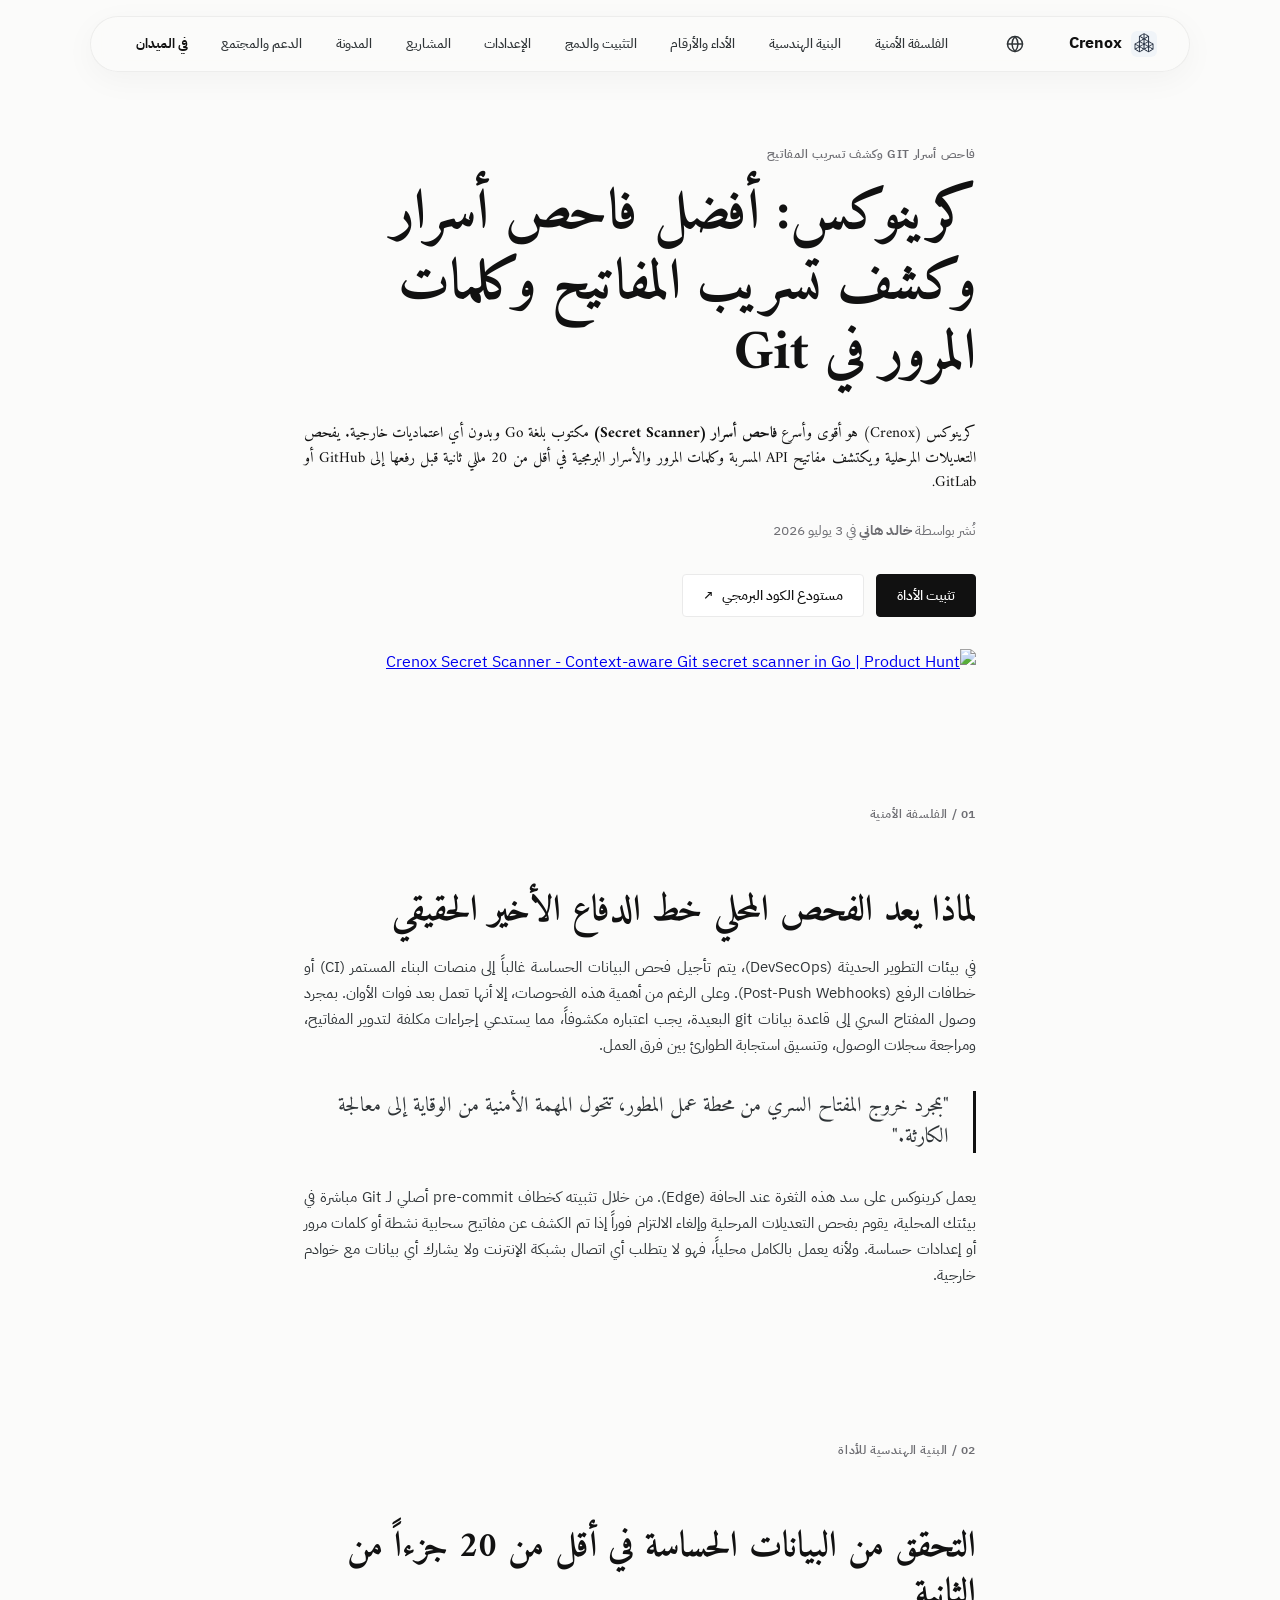
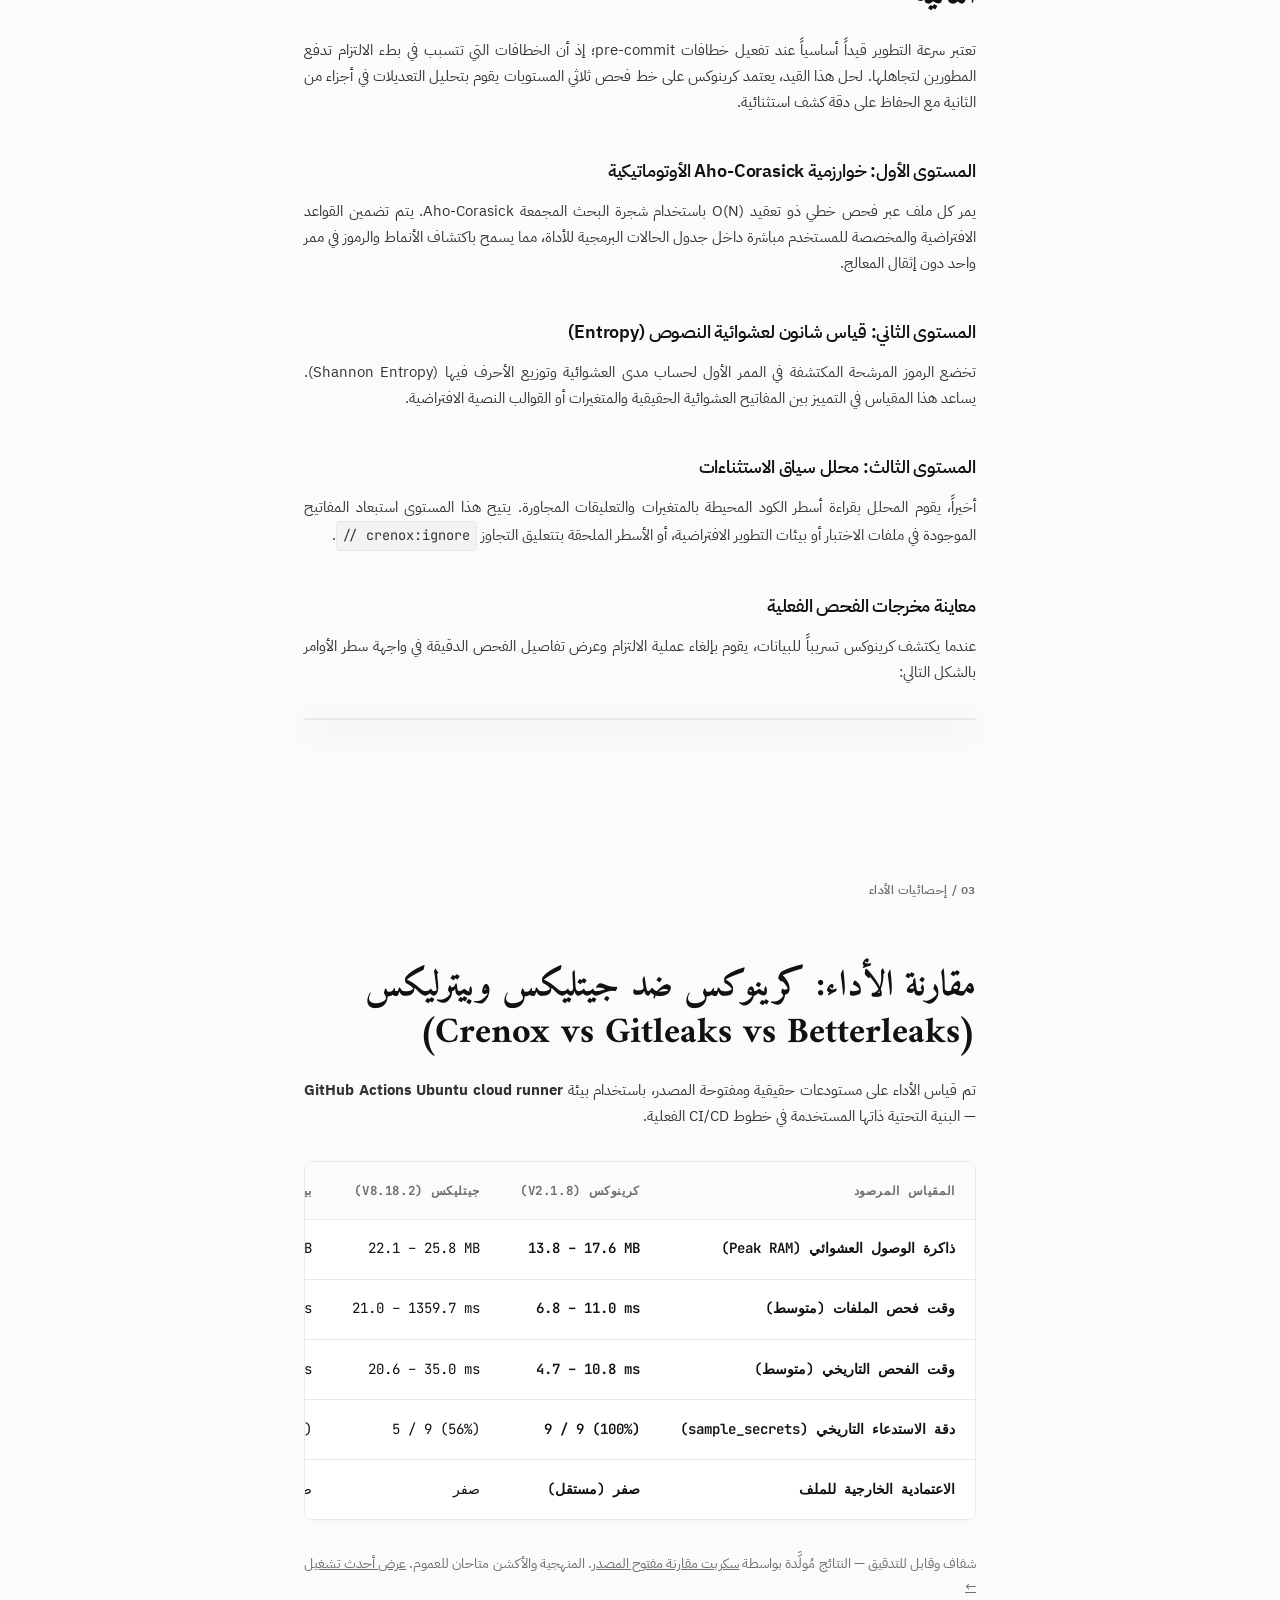
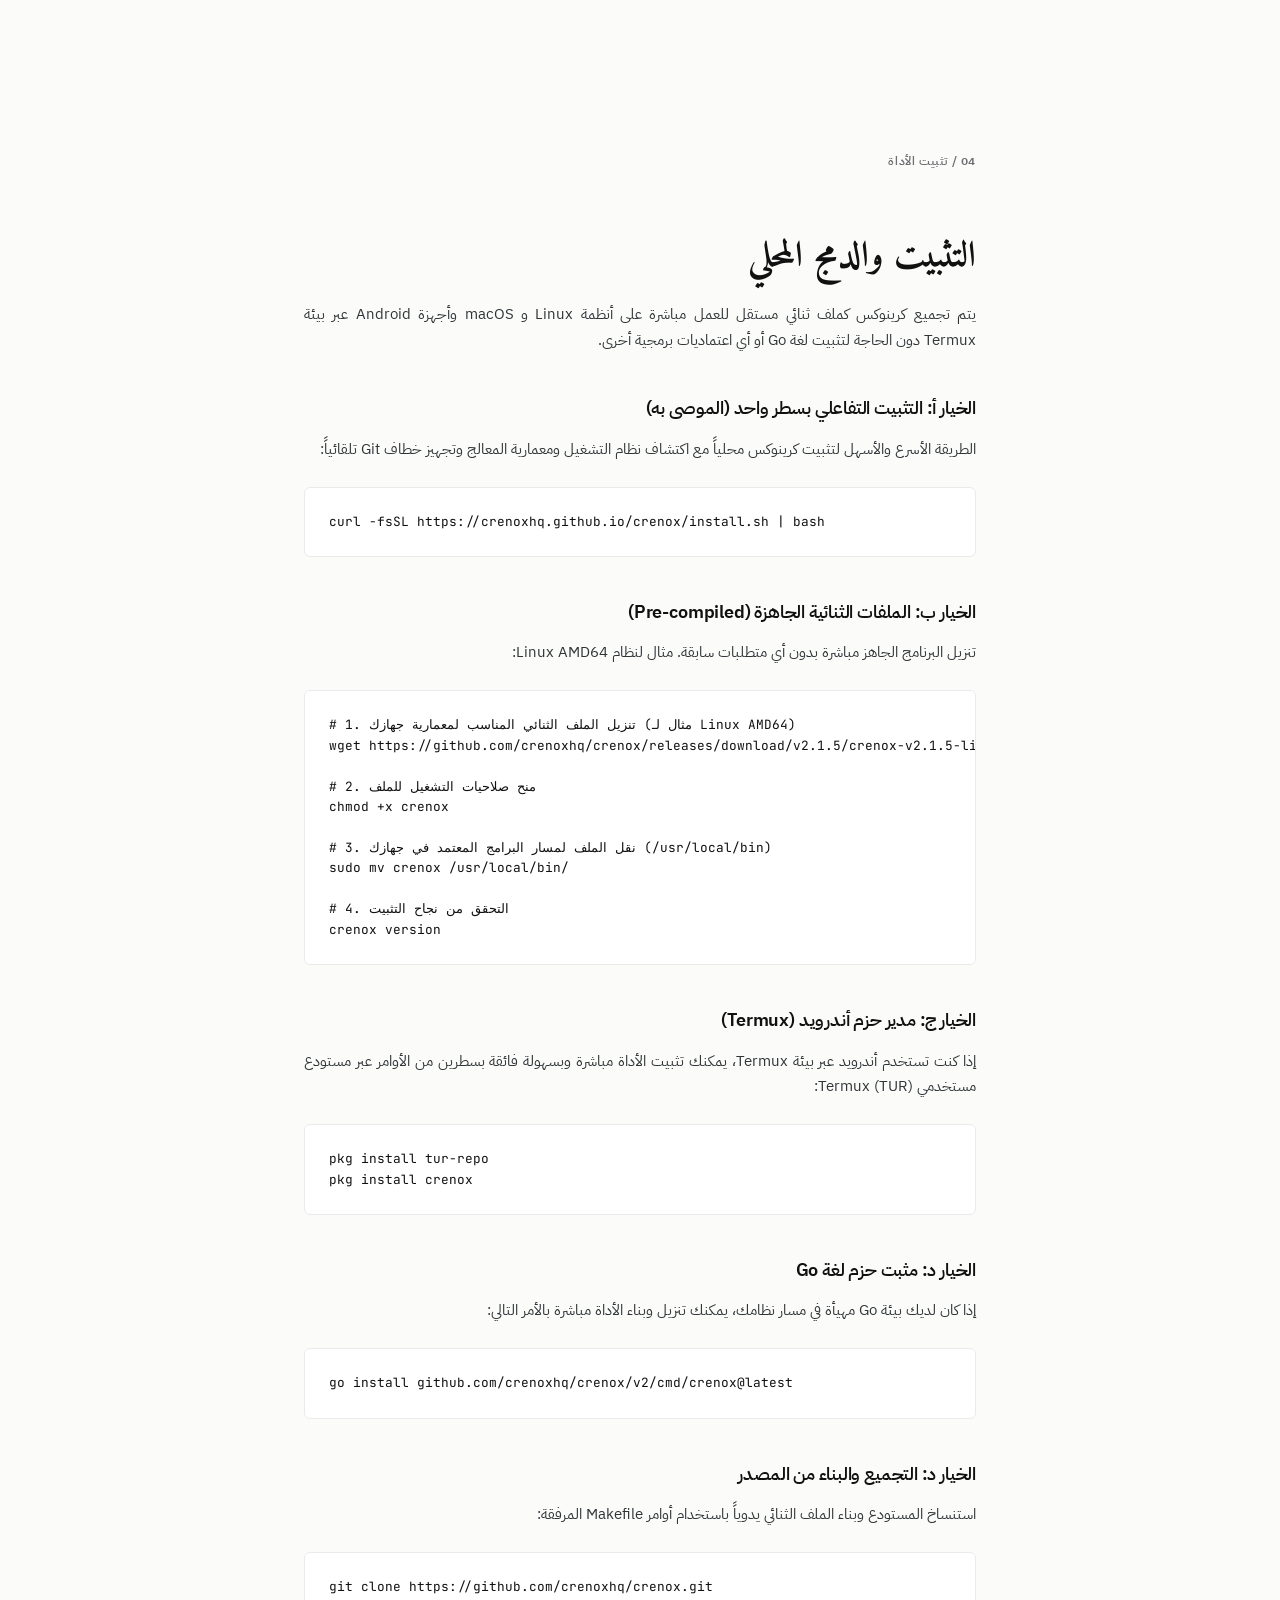
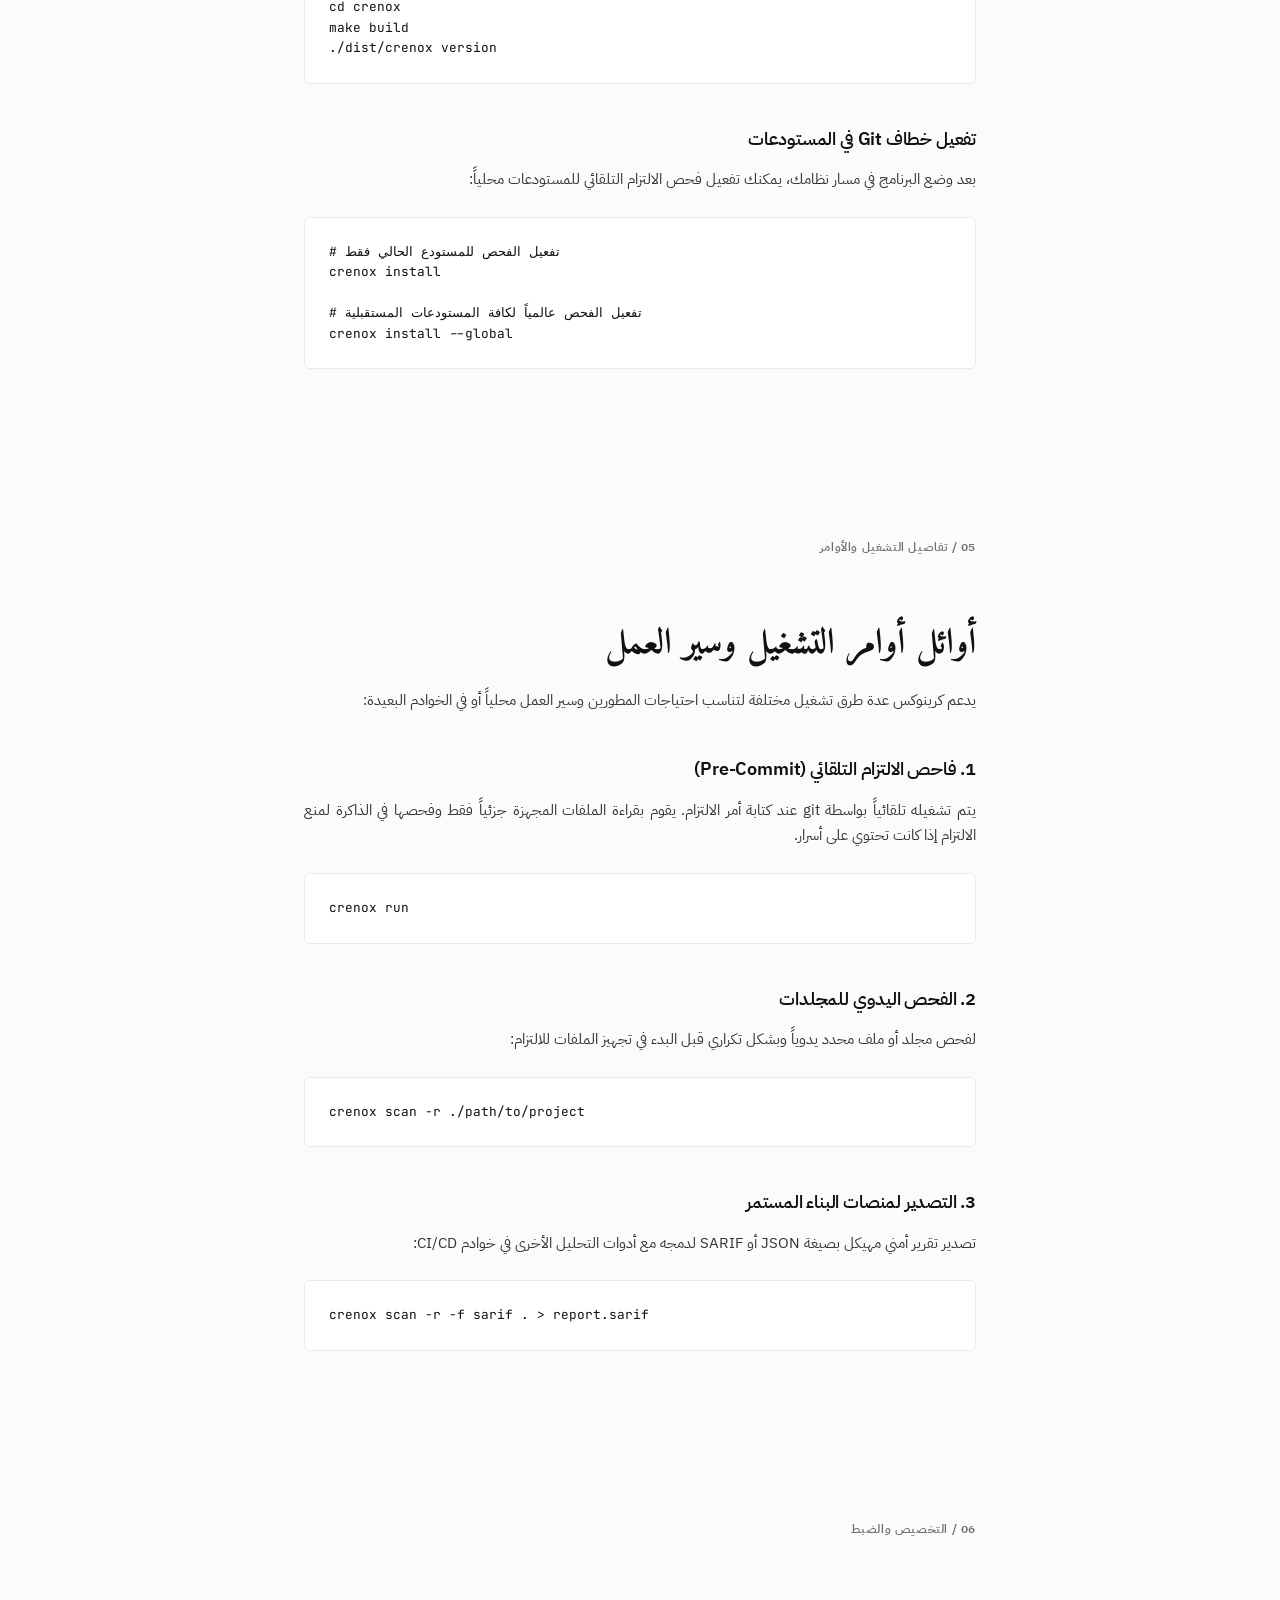
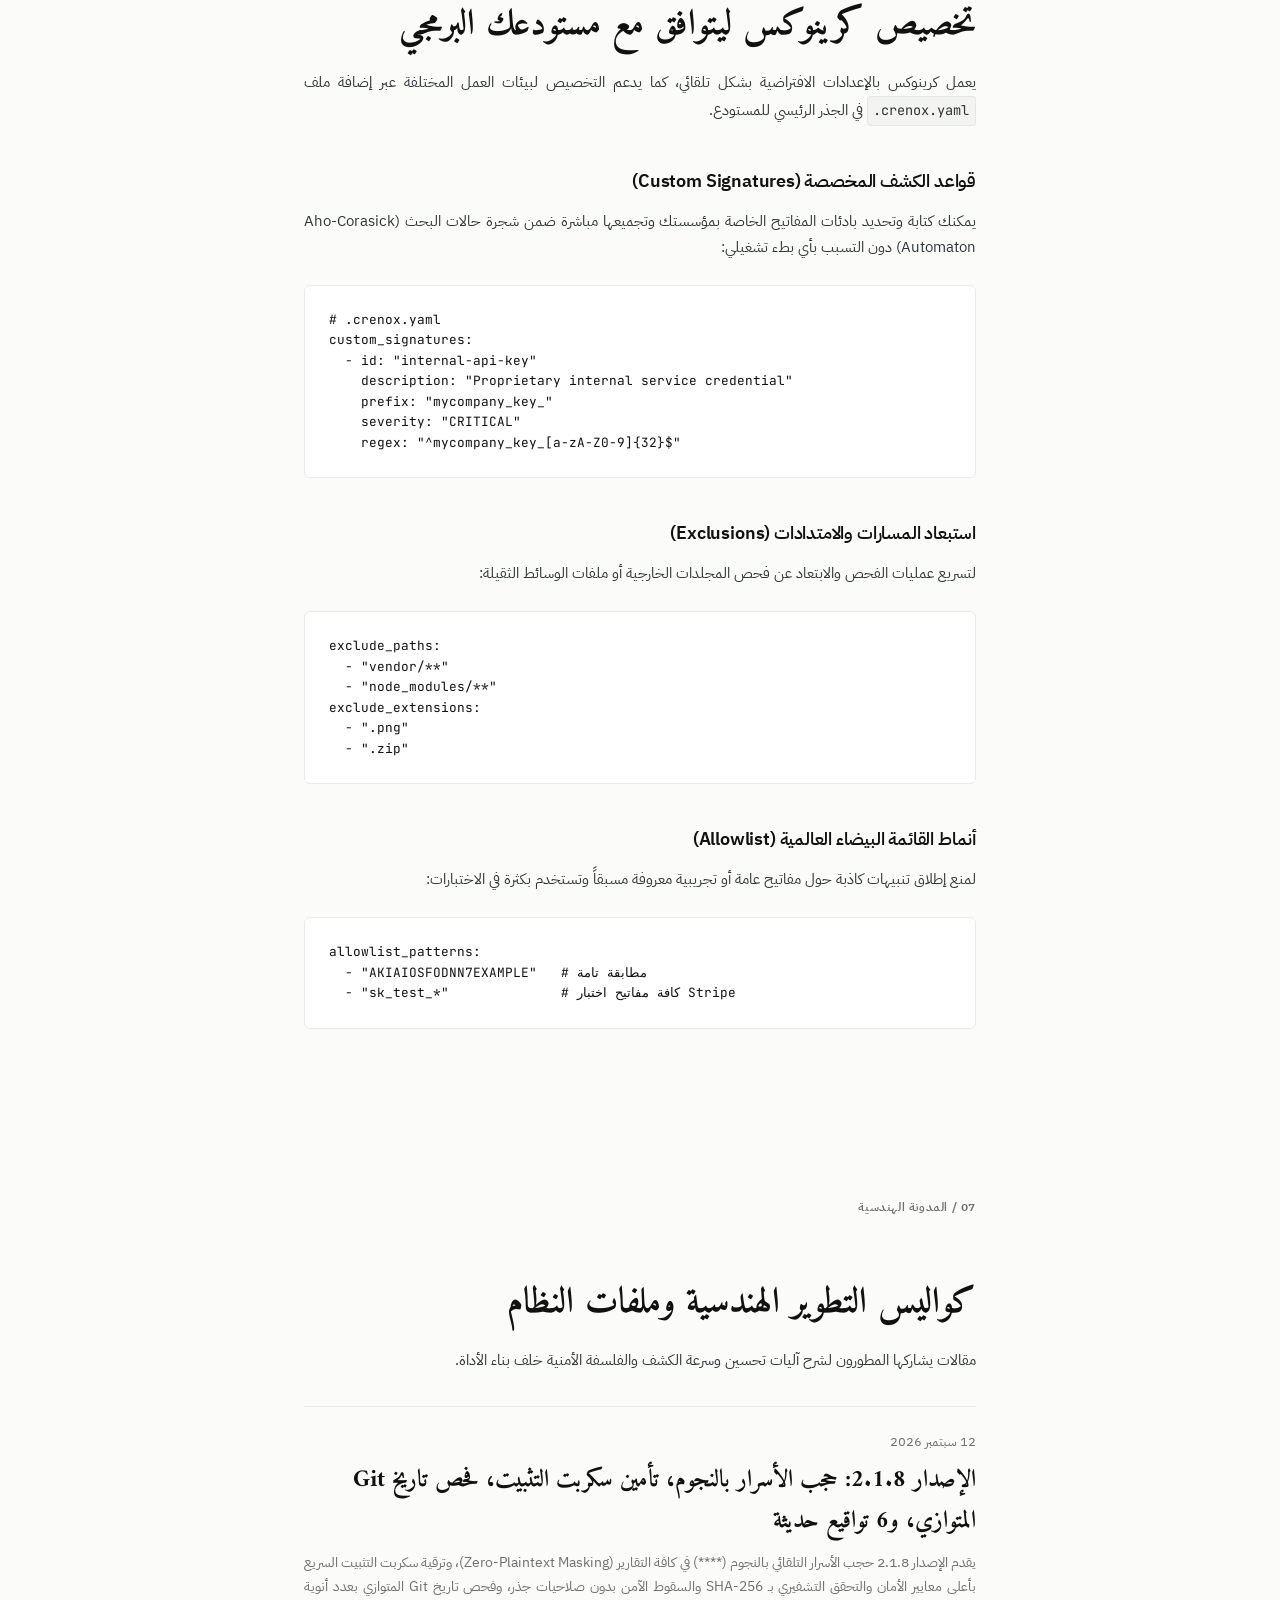
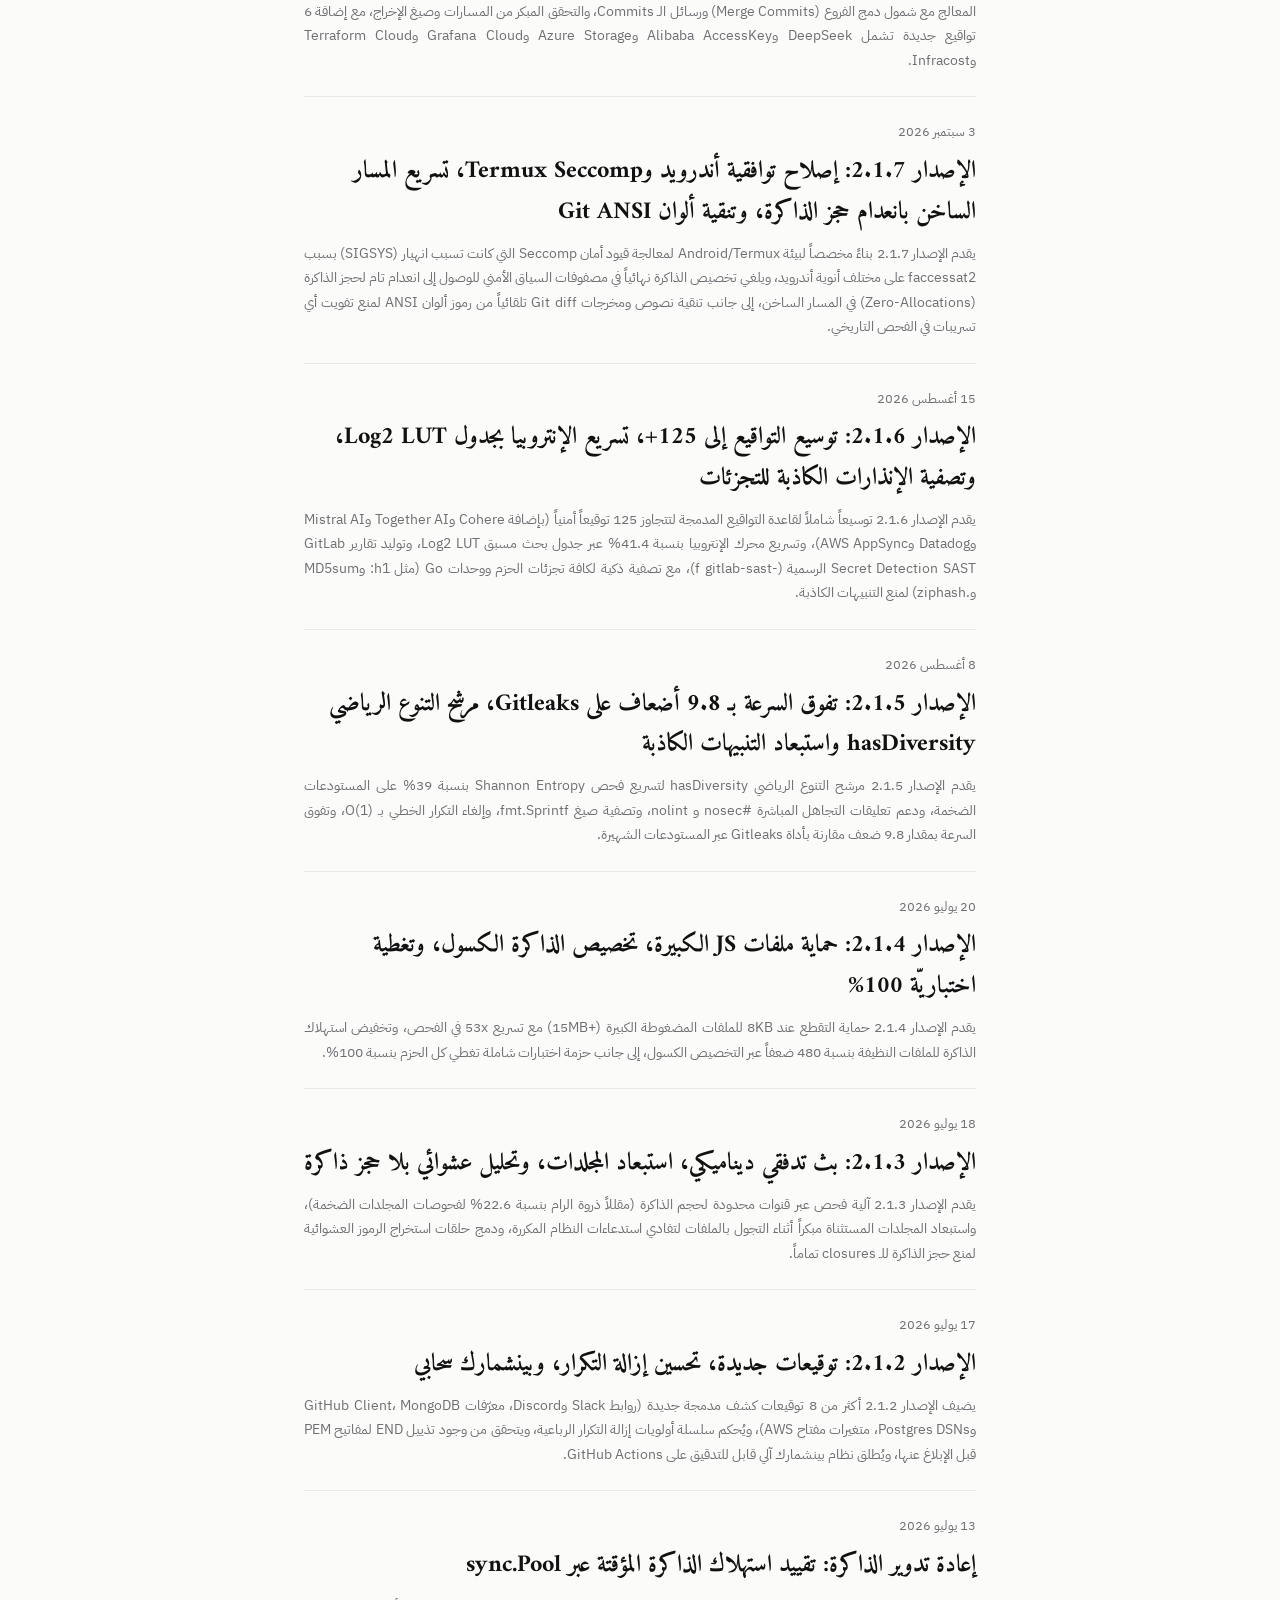
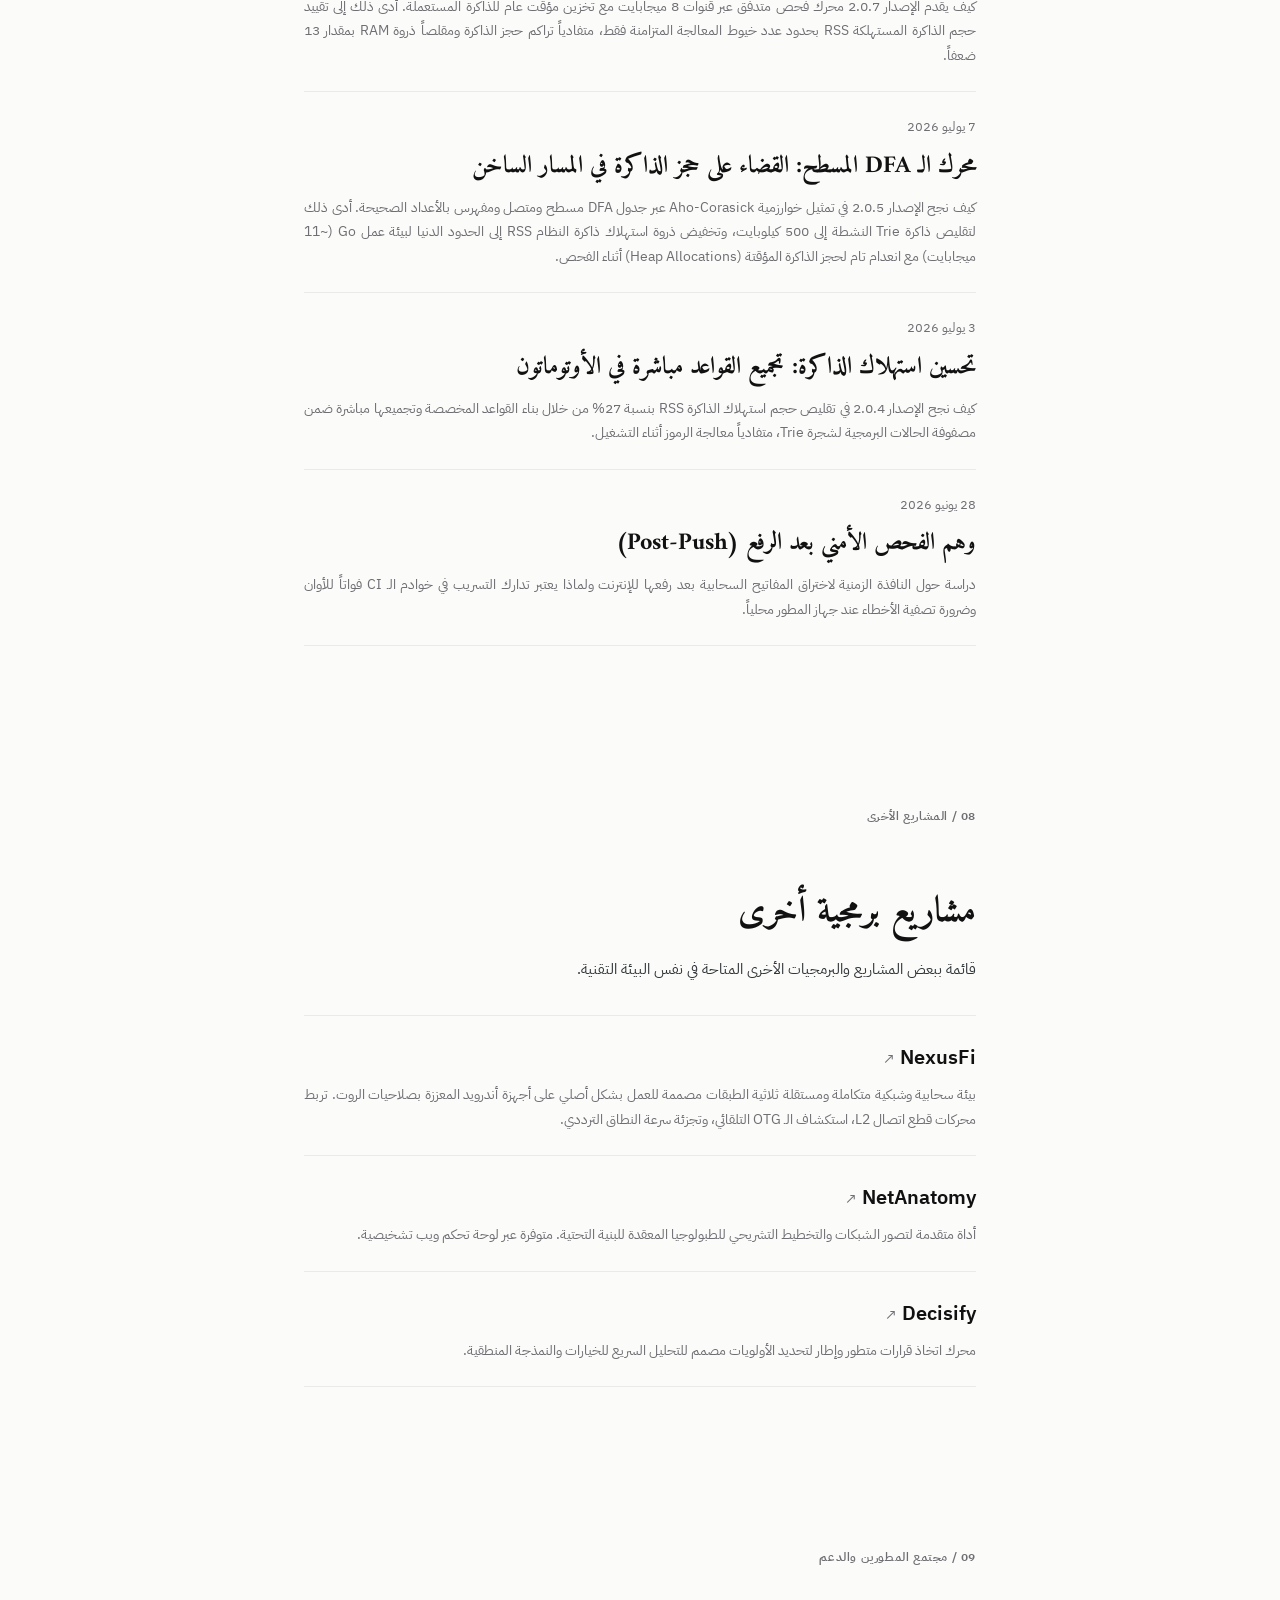
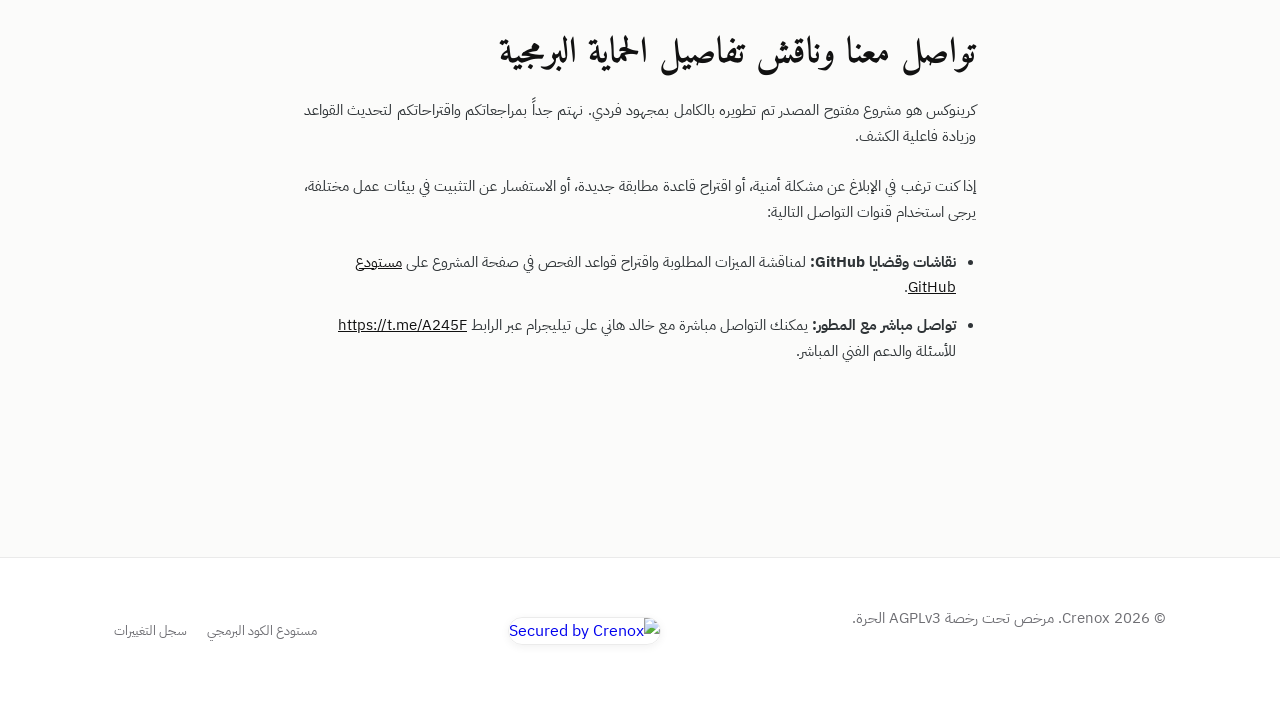
==== commit 31adc52f: "docs: add Secured by Crenox badge to footer and mobile drawer" ====
--- a/docs/index-ar.html
+++ b/docs/index-ar.html
@@ -109,7 +109,7 @@
     <link href="https://fonts.googleapis.com/css2?family=Amiri:ital,wght@0,400;0,700;1,400;1,700&family=IBM+Plex+Sans+Arabic:wght@300;400;500;600;700&family=JetBrains+Mono:wght@400;500;600&display=swap" rel="stylesheet">
     
     <!-- Stylesheet -->
-    <link rel="stylesheet" href="style.css?v=2.1.2">
+    <link rel="stylesheet" href="style.css?v=2.1.8">
     <!-- Asciinema Player CSS -->
     <link rel="stylesheet" href="https://cdn.jsdelivr.net/npm/asciinema-player@3/dist/bundle/asciinema-player.css">
 </head>
@@ -148,6 +148,11 @@
                 <a href="#blog" class="nav-link">المدونة</a>
                 <a href="#community" class="nav-link">الدعم والمجتمع</a>
                 <a href="wild-ar.html" class="nav-link" style="font-weight: bold; color: var(--color-text-primary);">في الميدان</a>
+                <div class="nav-menu-badge">
+                    <a href="https://github.com/crenoxhq/crenox" target="_blank" rel="noopener noreferrer" title="Secured by Crenox">
+                        <img src="https://img.shields.io/badge/Secured%20by-Crenox-E2E8F0?style=for-the-badge&logo=shield&logoColor=0F172A&labelColor=0F172A" alt="Secured by Crenox">
+                    </a>
+                </div>
             </div>
         </div>
     </nav>
@@ -511,6 +516,11 @@
     <footer class="footer">
         <div class="container-nav footer-wrapper">
             <p class="footer-copy">&copy; 2026 Crenox. مرخص تحت رخصة AGPLv3 الحرة.</p>
+            <div class="footer-badge">
+                <a href="https://github.com/crenoxhq/crenox" target="_blank" rel="noopener noreferrer" title="Secured by Crenox">
+                    <img src="https://img.shields.io/badge/Secured%20by-Crenox-E2E8F0?style=for-the-badge&logo=shield&logoColor=0F172A&labelColor=0F172A" alt="Secured by Crenox">
+                </a>
+            </div>
             <div class="footer-links">
                 <a href="https://github.com/crenoxhq/crenox" target="_blank" class="footer-link">مستودع الكود البرمجي</a>
                 <a href="https://github.com/crenoxhq/crenox/blob/main/CHANGELOG.md" target="_blank" class="footer-link">سجل التغييرات</a>
--- a/docs/style.css
+++ b/docs/style.css
@@ -328,6 +328,75 @@
     letter-spacing: -0.01em;
 }
 
+/* --- Menu Drawer Badge (Inside 3-bars mobile menu) --- */
+.nav-menu-badge {
+    display: none;
+}
+
+@media (max-width: 1200px) {
+    .nav-menu-badge {
+        display: flex;
+        justify-content: center;
+        align-items: center;
+        margin-top: 1rem;
+        padding-top: 1rem;
+        border-top: 1px solid var(--color-border);
+    }
+
+    .nav-menu-badge a {
+        display: inline-flex;
+        align-items: center;
+        justify-content: center;
+        text-decoration: none;
+        border-radius: 9999px;
+        overflow: hidden;
+        border: 1px solid rgba(0, 0, 0, 0.08);
+        box-shadow: 0 2px 8px rgba(0, 0, 0, 0.06);
+        transition: opacity 0.2s ease, transform 0.2s ease;
+    }
+
+    .nav-menu-badge a:hover {
+        opacity: 0.85;
+        transform: translateY(-1px);
+    }
+
+    .nav-menu-badge img {
+        height: 24px;
+        display: block;
+        border-radius: 9999px;
+    }
+}
+
+/* --- Footer Badge (At the bottom of the page) --- */
+.footer-badge {
+    display: flex;
+    align-items: center;
+    justify-content: center;
+}
+
+.footer-badge a {
+    display: inline-flex;
+    align-items: center;
+    justify-content: center;
+    text-decoration: none;
+    border-radius: 9999px;
+    overflow: hidden;
+    border: 1px solid rgba(0, 0, 0, 0.08);
+    box-shadow: 0 2px 8px rgba(0, 0, 0, 0.06);
+    transition: opacity 0.2s ease, transform 0.2s ease;
+}
+
+.footer-badge a:hover {
+    opacity: 0.85;
+    transform: translateY(-1px);
+}
+
+.footer-badge img {
+    height: 26px;
+    display: block;
+    border-radius: 9999px;
+}
+
 .nav-links {
     display: flex;
     gap: 0.5rem;
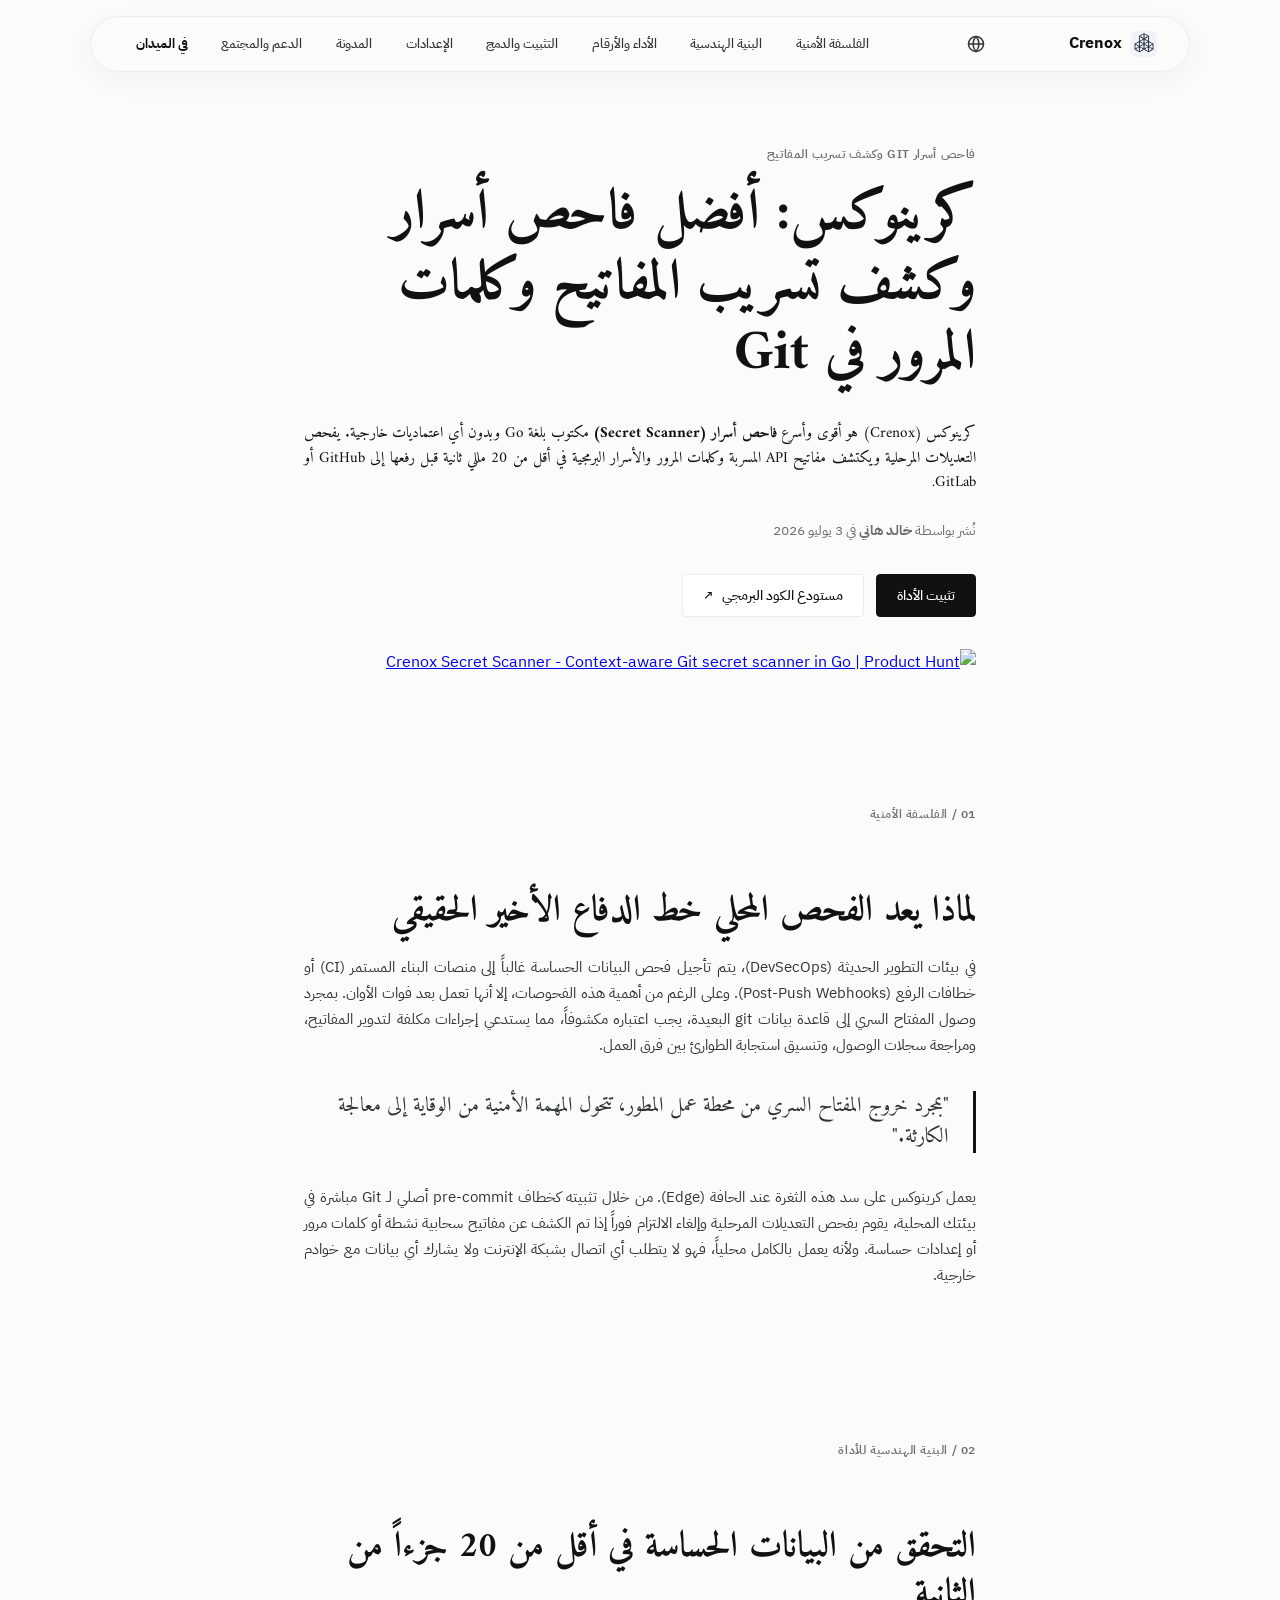
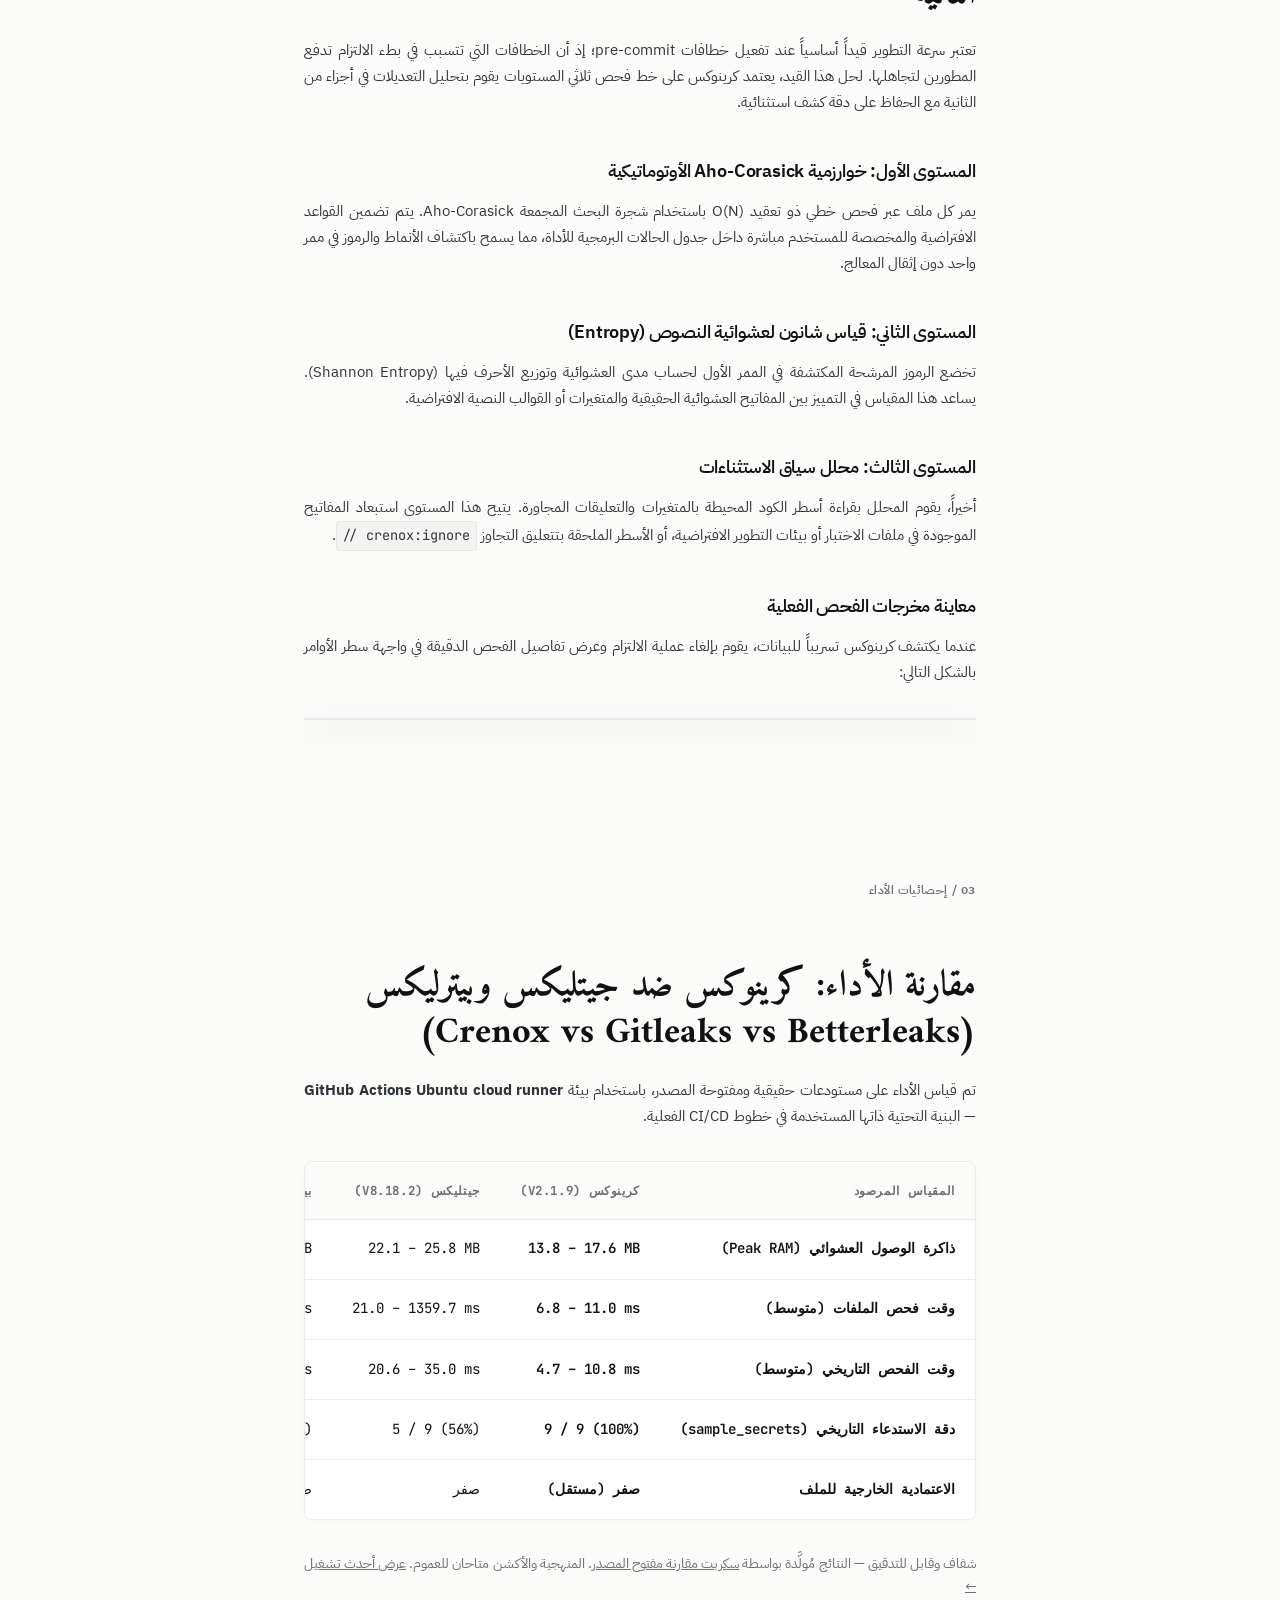
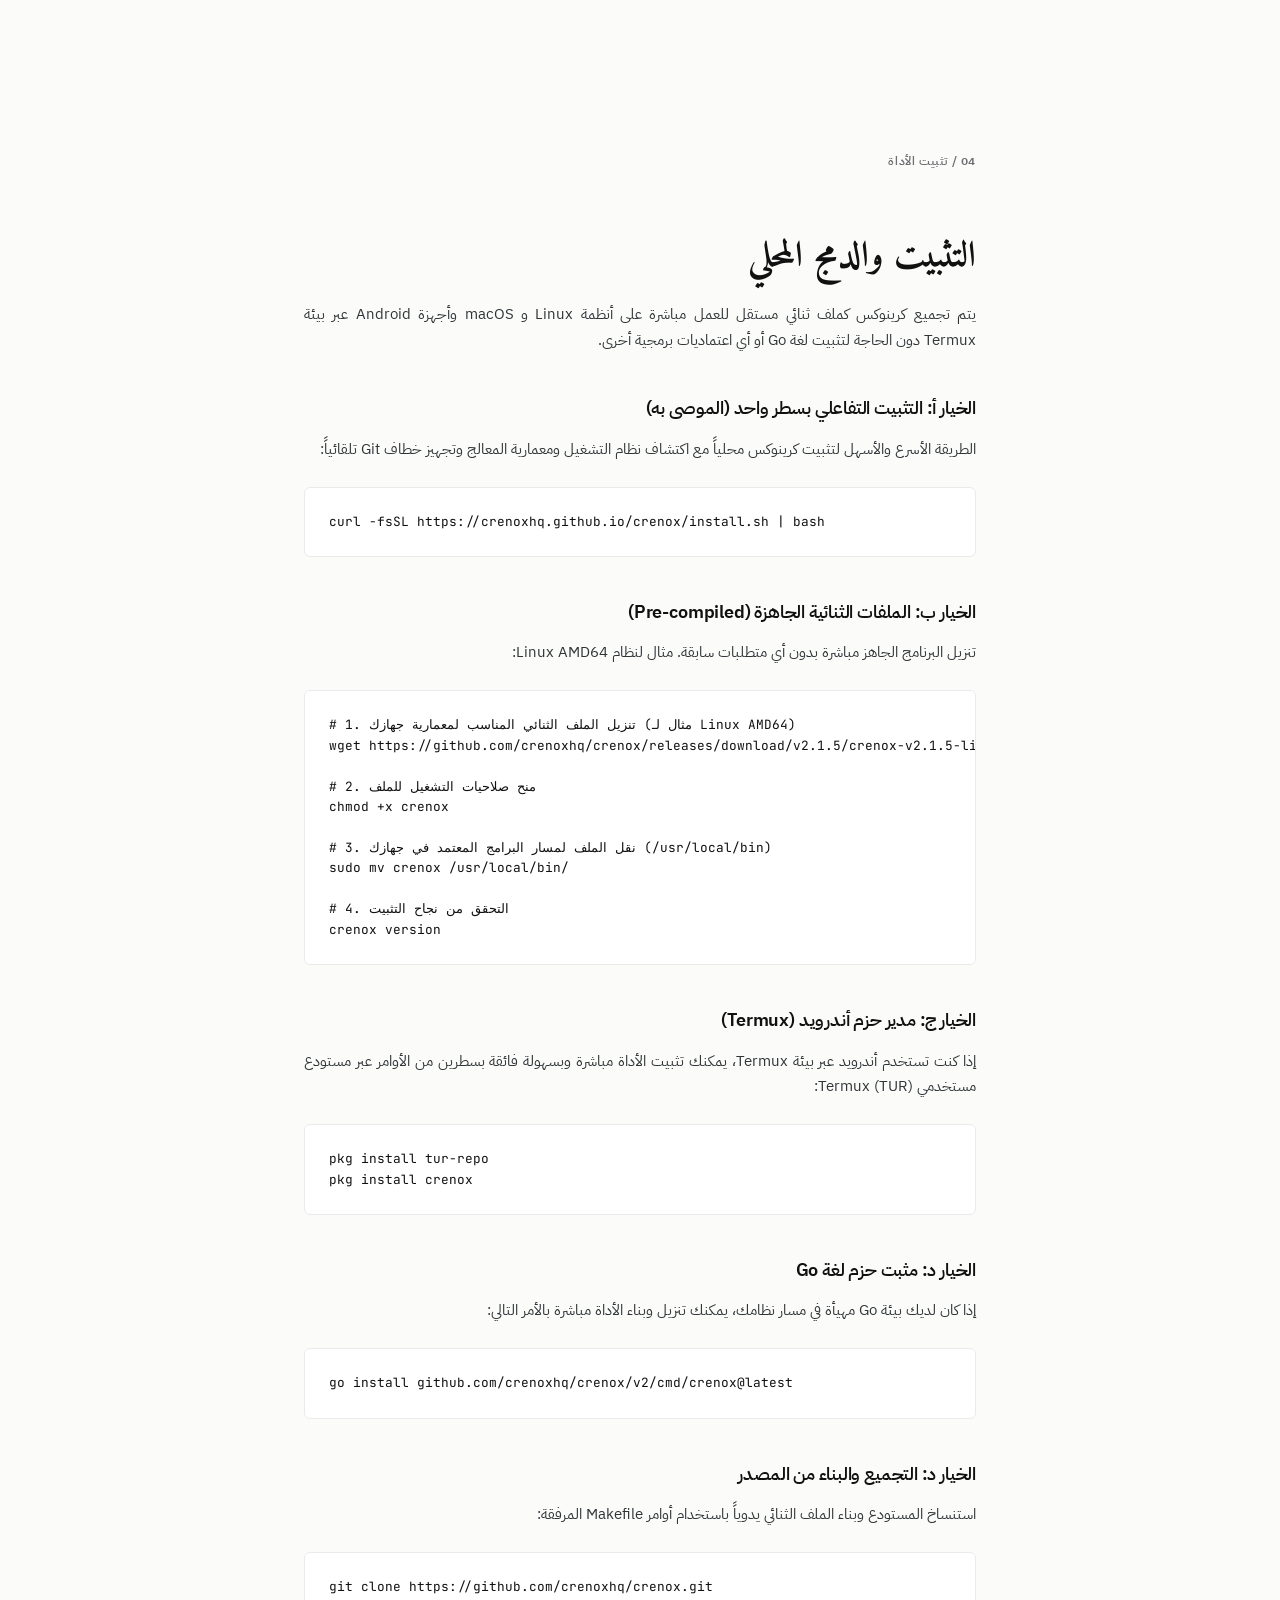
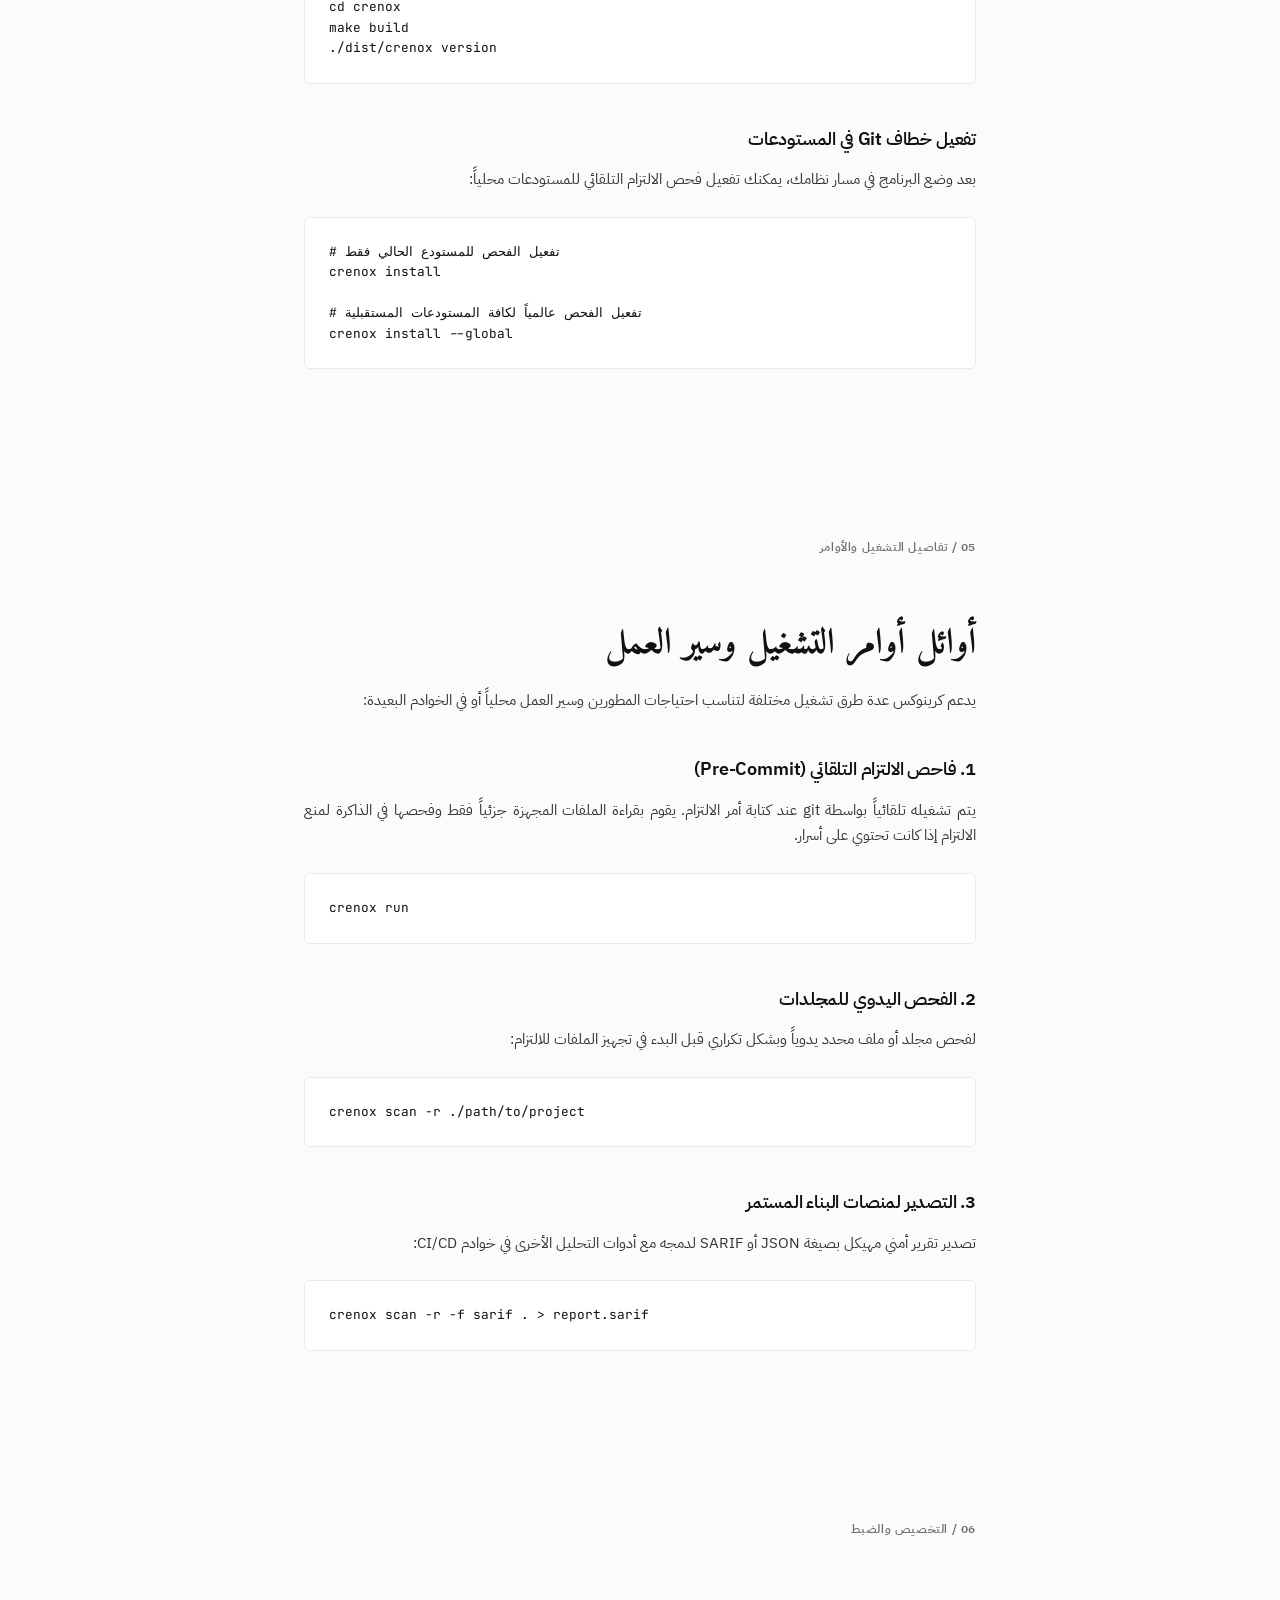
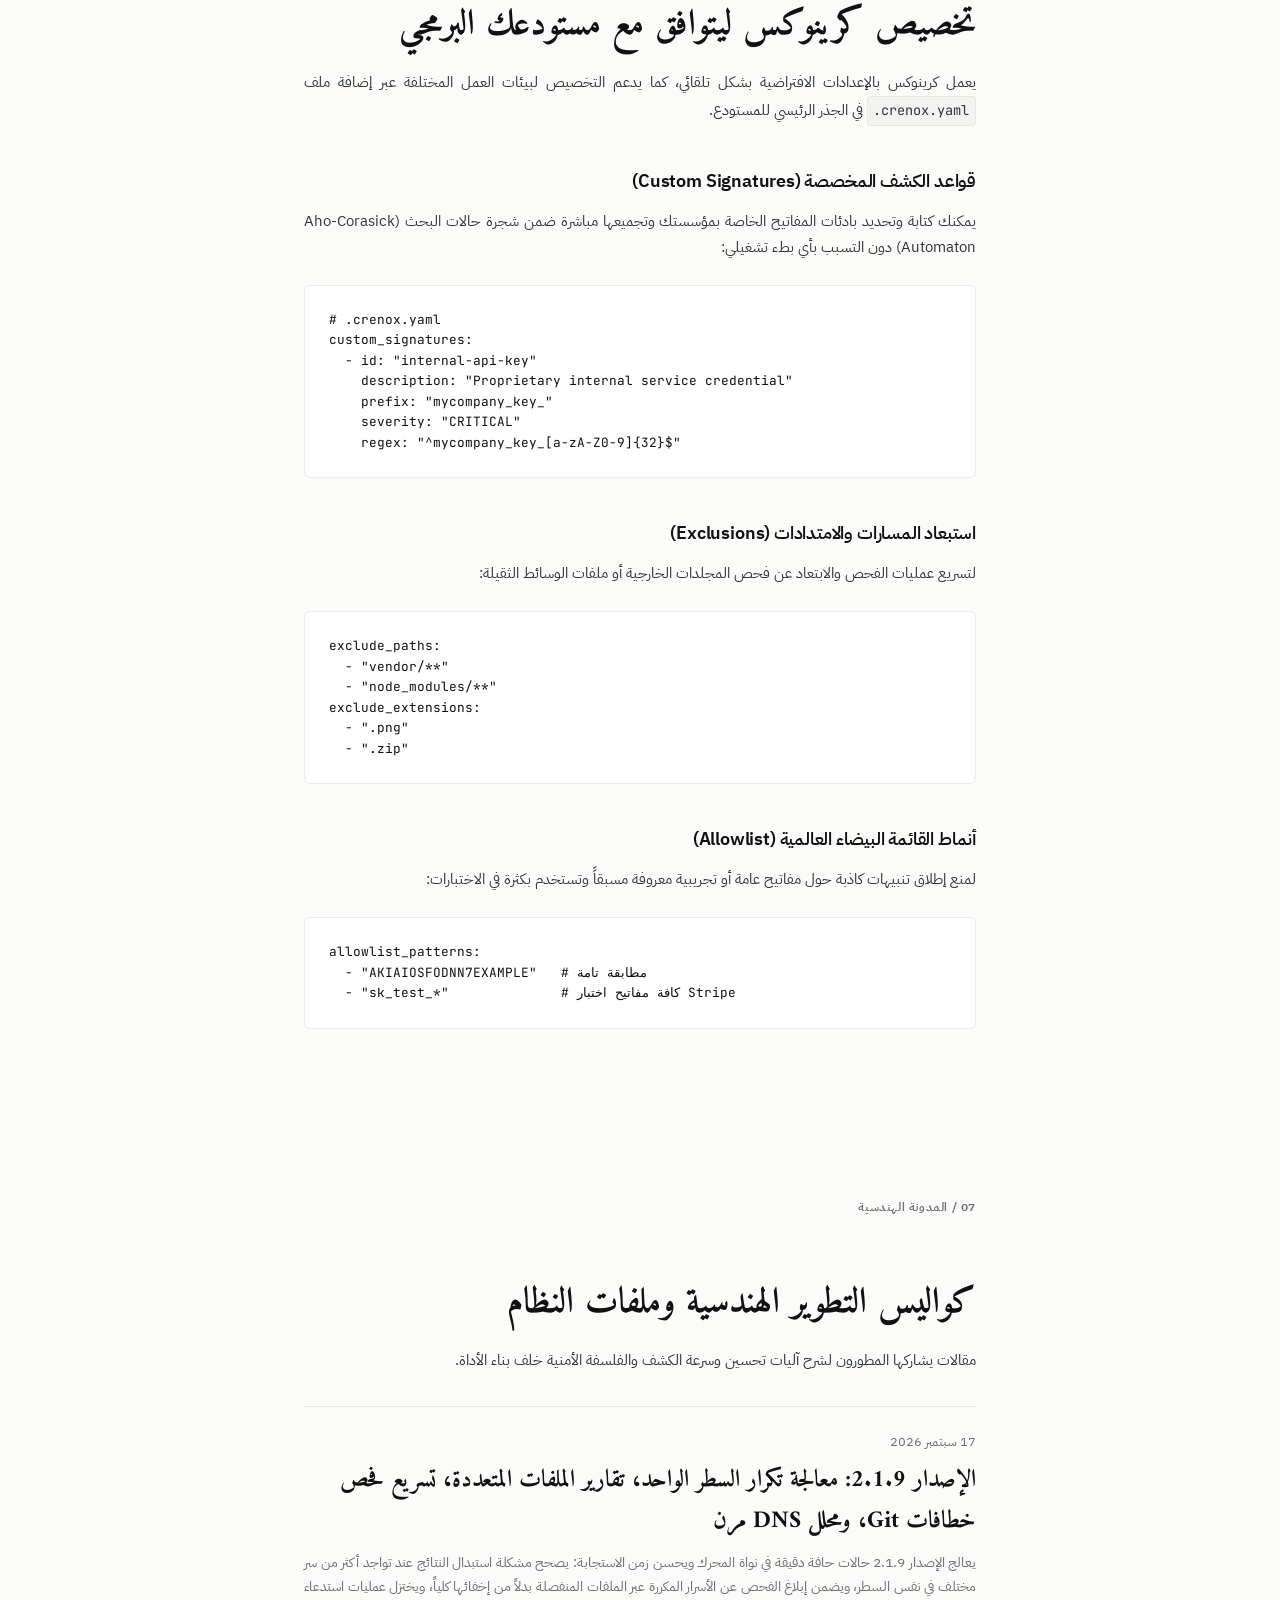
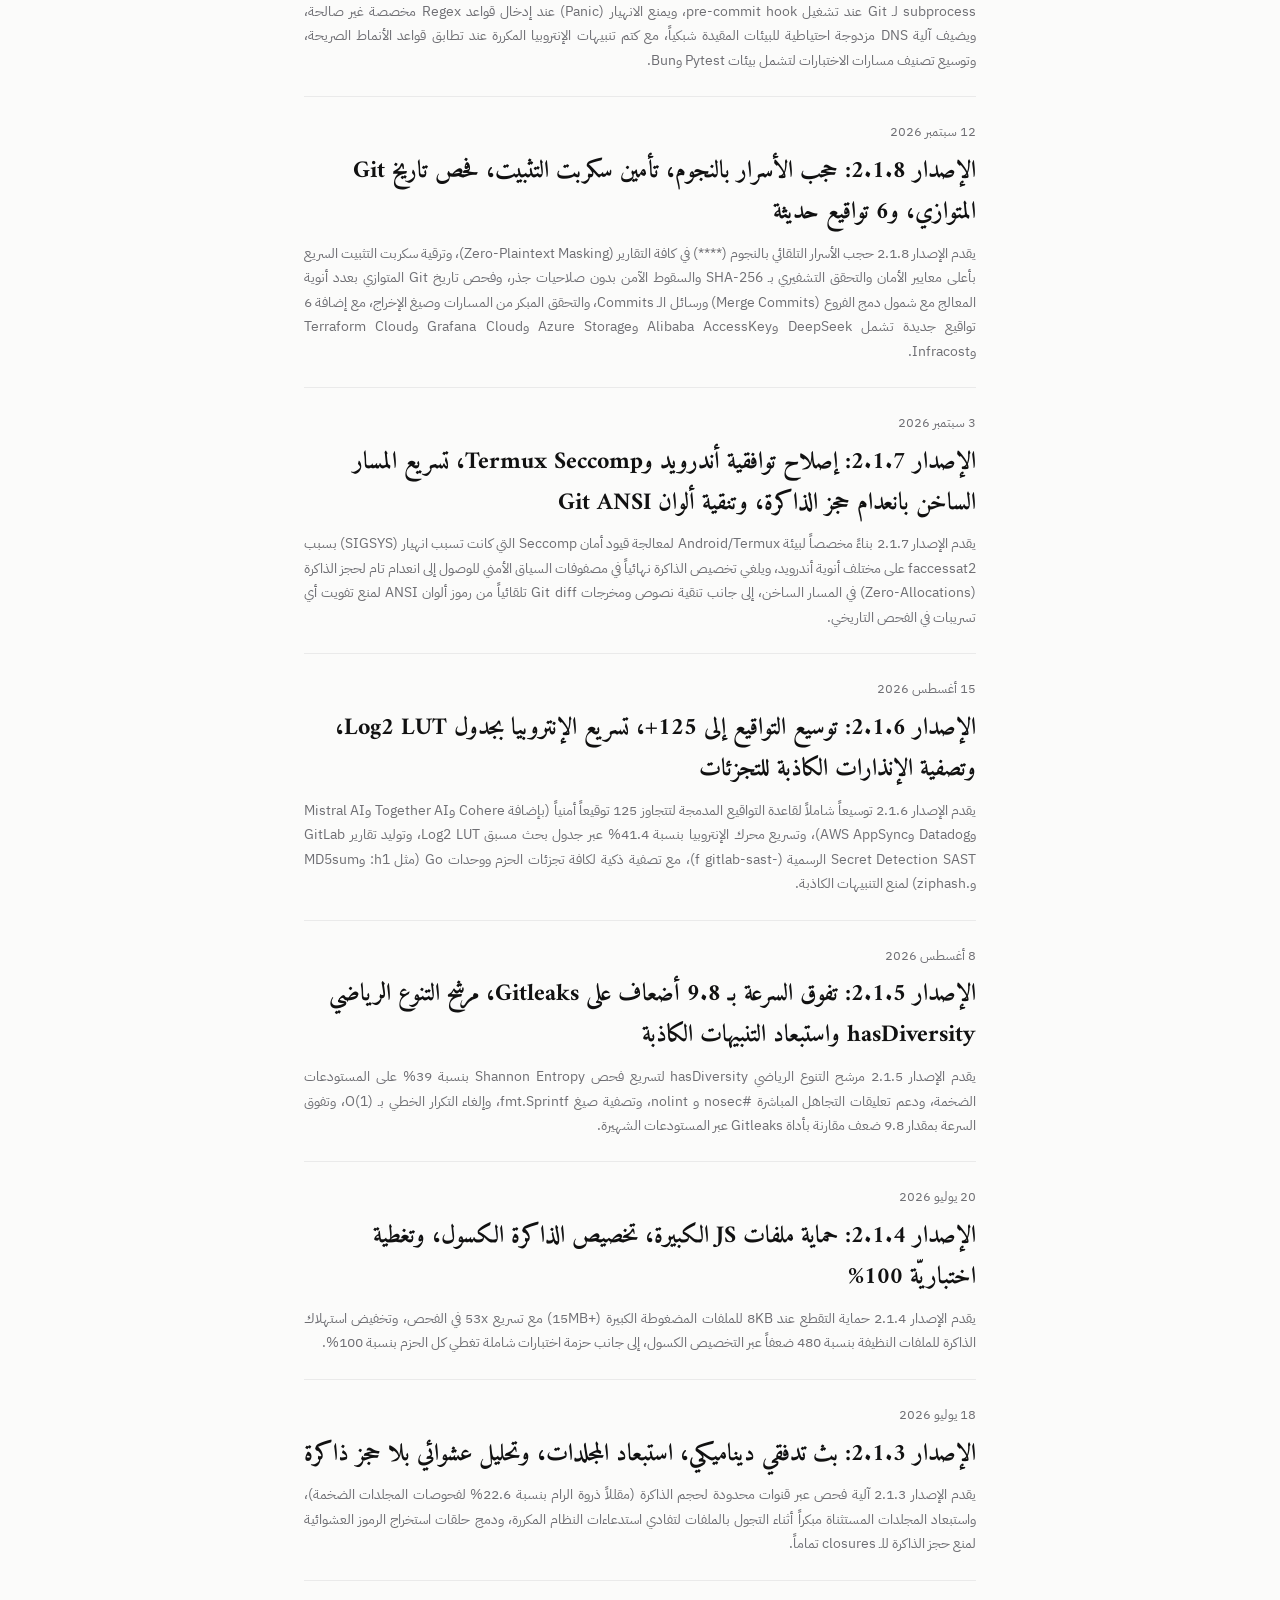
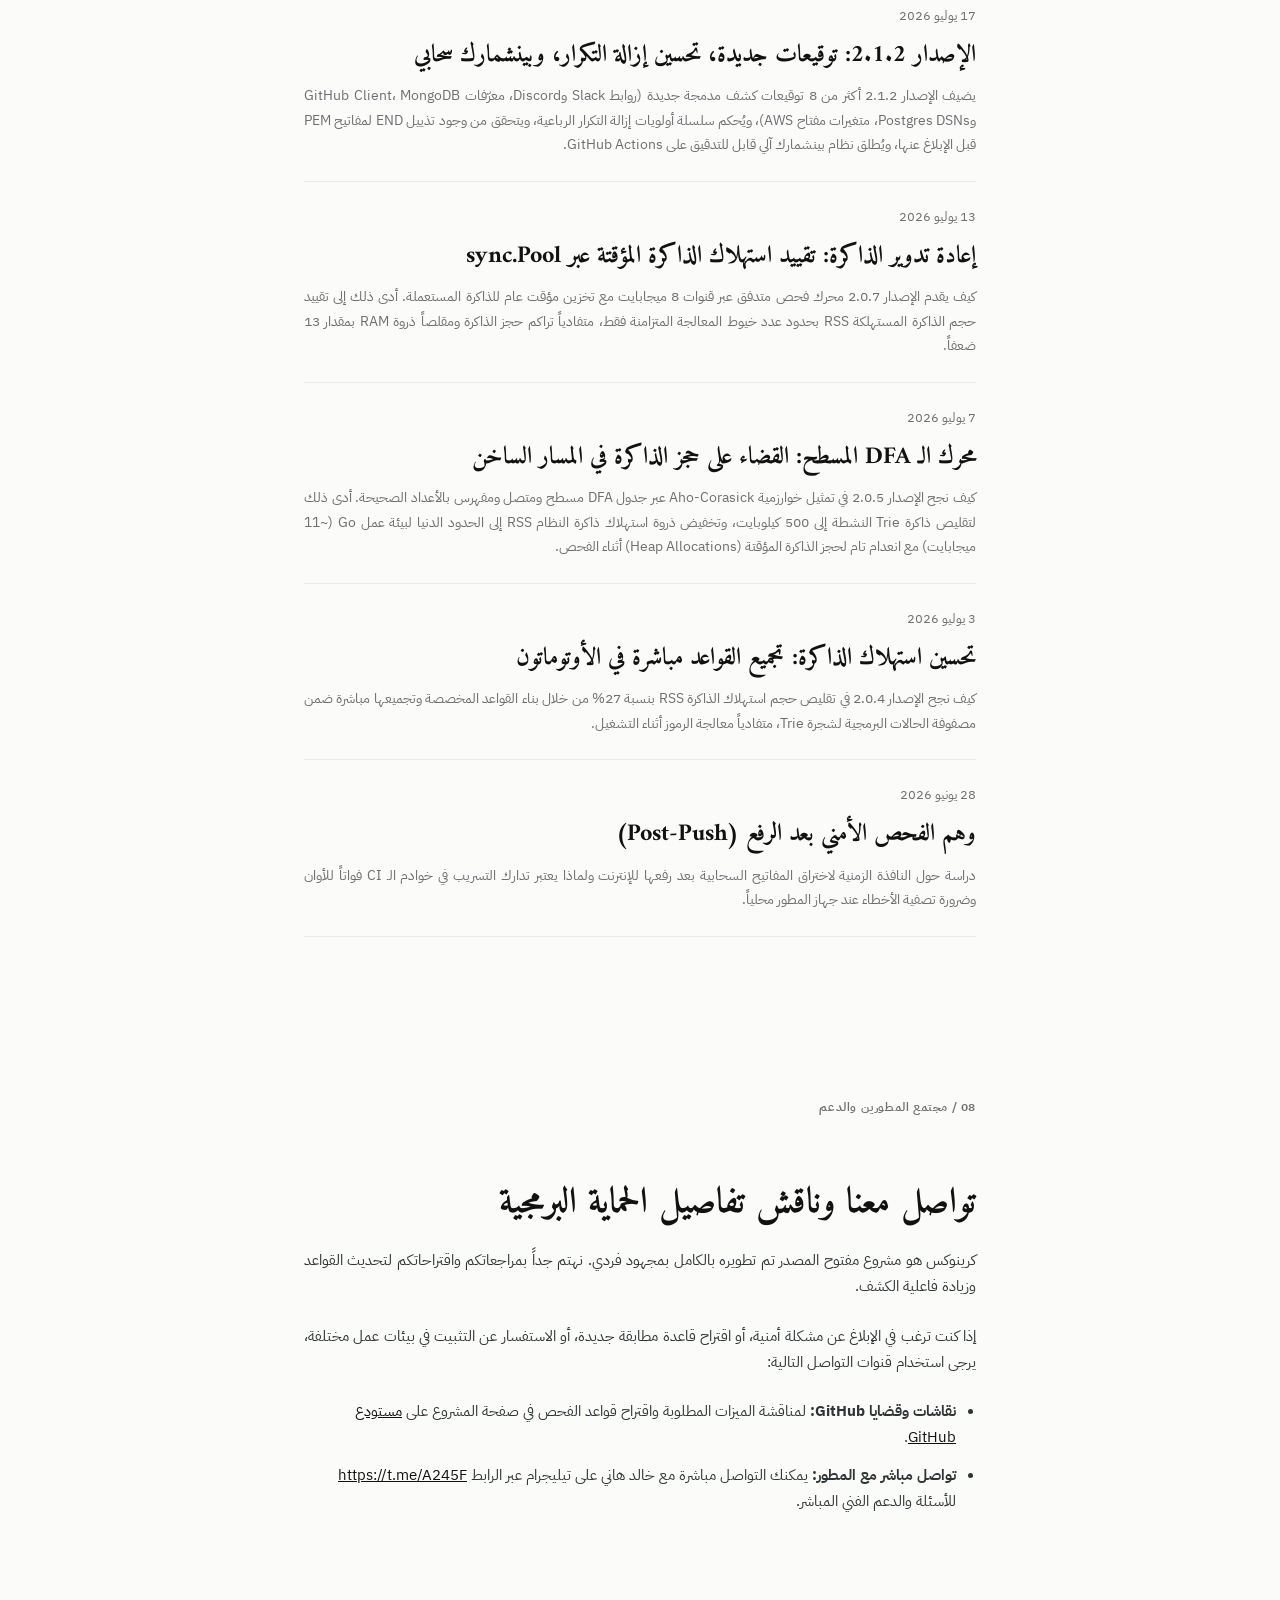
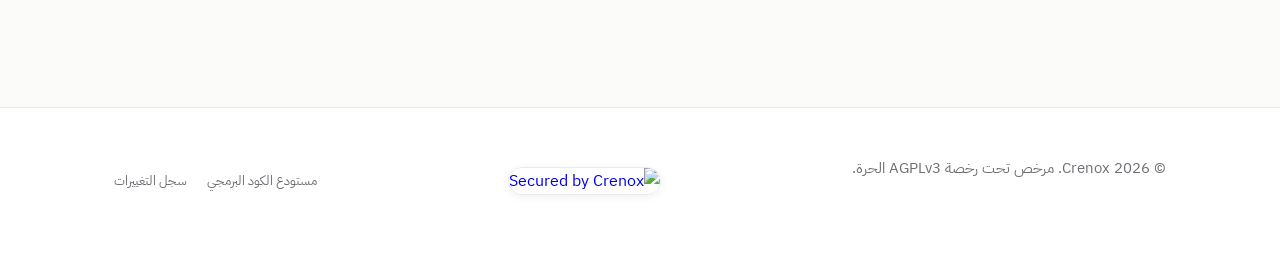
==== commit e9fa723b: "release: v2.1.9 - line deduplication fix, multi-file reporting, hook subprocess optimization & resil" ====
--- a/docs/index-ar.html
+++ b/docs/index-ar.html
@@ -47,7 +47,7 @@
       "description": "فاحص أسرار وخطاف pre-commit أمني فائق السرعة بلغة Go لكشف تسريب المفاتيح وكلمات المرور والرموز السرية في Git محلياً.",
       "operatingSystem": "Linux, macOS, Windows, Android (Termux)",
       "applicationCategory": "SecurityApplication",
-      "softwareVersion": "2.1.8",
+      "softwareVersion": "2.1.9",
       "codeRepository": "https://github.com/crenoxhq/crenox",
       "license": "https://github.com/crenoxhq/crenox/blob/main/LICENSE",
       "offers": {
@@ -144,7 +144,6 @@
                 <a href="#benchmarks" class="nav-link">الأداء والأرقام</a>
                 <a href="#installation" class="nav-link">التثبيت والدمج</a>
                 <a href="#configuration" class="nav-link">الإعدادات</a>
-                <a href="#masterpieces" class="nav-link">المشاريع</a>
                 <a href="#blog" class="nav-link">المدونة</a>
                 <a href="#community" class="nav-link">الدعم والمجتمع</a>
                 <a href="wild-ar.html" class="nav-link" style="font-weight: bold; color: var(--color-text-primary);">في الميدان</a>
@@ -234,7 +233,7 @@
                     <thead>
                         <tr>
                             <th>المقياس المرصود</th>
-                            <th>كرينوكس (<span class="latest-version">v2.1.8</span>)</th>
+                            <th>كرينوكس (<span class="latest-version">v2.1.9</span>)</th>
                             <th>جيتليكس (v8.18.2)</th>
                             <th>بيترليكس (v1.6.1)</th>
                         </tr>
@@ -401,6 +400,12 @@
             
             <div style="margin: 2rem 0; border-top: 1px solid var(--color-border);">
                 <div style="padding: 1.5rem 0; border-bottom: 1px solid var(--color-border);">
+                    <p class="text-muted" style="font-size: 0.8rem; margin-bottom: 0.5rem;">17 سبتمبر 2026</p>
+                    <h4 style="margin: 0 0 0.5rem 0; font-family: var(--font-serif-ar); font-size: 1.5rem; font-weight: 700;"><a href="https://github.com/crenoxhq/crenox/blob/main/CHANGELOG.md" target="_blank" style="color: inherit; text-decoration: none;">الإصدار 2.1.9: معالجة تكرار السطر الواحد، تقارير الملفات المتعددة، تسريع فحص خطافات Git، ومحلل DNS مرن</a></h4>
+                    <p style="font-size: 0.9rem; margin-bottom: 0; color: var(--color-text-muted);">يعالج الإصدار 2.1.9 حالات حافة دقيقة في نواة المحرك ويحسن زمن الاستجابة: يصحح مشكلة استبدال النتائج عند تواجد أكثر من سر مختلف في نفس السطر، ويضمن إبلاغ الفحص عن الأسرار المكررة عبر الملفات المنفصلة بدلاً من إخفائها كلياً، ويختزل عمليات استدعاء subprocess لـ Git عند تشغيل pre-commit hook، ويمنع الانهيار (Panic) عند إدخال قواعد Regex مخصصة غير صالحة، ويضيف آلية DNS مزدوجة احتياطية للبيئات المقيدة شبكياً، مع كتم تنبيهات الإنتروبيا المكررة عند تطابق قواعد الأنماط الصريحة، وتوسيع تصنيف مسارات الاختبارات لتشمل بيئات Pytest وBun.</p>
+                </div>
+
+                <div style="padding: 1.5rem 0; border-bottom: 1px solid var(--color-border);">
                     <p class="text-muted" style="font-size: 0.8rem; margin-bottom: 0.5rem;">12 سبتمبر 2026</p>
                     <h4 style="margin: 0 0 0.5rem 0; font-family: var(--font-serif-ar); font-size: 1.5rem; font-weight: 700;"><a href="https://github.com/crenoxhq/crenox/blob/main/CHANGELOG.md" target="_blank" style="color: inherit; text-decoration: none;">الإصدار 2.1.8: حجب الأسرار بالنجوم، تأمين سكربت التثبيت، فحص تاريخ Git المتوازي، و6 تواقيع حديثة</a></h4>
                     <p style="font-size: 0.9rem; margin-bottom: 0; color: var(--color-text-muted);">يقدم الإصدار 2.1.8 حجب الأسرار التلقائي بالنجوم (****) في كافة التقارير (Zero-Plaintext Masking)، وترقية سكربت التثبيت السريع بأعلى معايير الأمان والتحقق التشفيري بـ SHA-256 والسقوط الآمن بدون صلاحيات جذر، وفحص تاريخ Git المتوازي بعدد أنوية المعالج مع شمول دمج الفروع (Merge Commits) ورسائل الـ Commits، والتحقق المبكر من المسارات وصيغ الإخراج، مع إضافة 6 تواقيع جديدة تشمل DeepSeek وAlibaba AccessKey وAzure Storage وGrafana Cloud وTerraform Cloud وInfracost.</p>
@@ -468,36 +473,10 @@
             </div>
         </section>
 
-        <!-- Chapter 8: Other Projects -->
-        <section id="masterpieces" class="section scroll-fade">
-            <div class="eyebrow">
-                08 / المشاريع الأخرى
-            </div>
-            <h2>مشاريع برمجية أخرى</h2>
-            <p>قائمة ببعض المشاريع والبرمجيات الأخرى المتاحة في نفس البيئة التقنية.</p>
-
-            <div style="margin: 2rem 0; border-top: 1px solid var(--color-border);">
-                <div style="padding: 1.5rem 0; border-bottom: 1px solid var(--color-border);">
-                    <h4 style="margin: 0 0 0.5rem 0; font-family: var(--font-sans-ar); font-size: 1.25rem; font-weight: 600;"><a href="https://nexusfi-web.vercel.app" target="_blank" style="color: inherit; text-decoration: none;">NexusFi <span style="font-weight: 400; font-size: 0.95rem; color: var(--color-text-muted); direction: ltr; display: inline-block;">↗</span></a></h4>
-                    <p style="font-size: 0.9rem; margin-bottom: 0; color: var(--color-text-muted);">بيئة سحابية وشبكية متكاملة ومستقلة ثلاثية الطبقات مصممة للعمل بشكل أصلي على أجهزة أندرويد المعززة بصلاحيات الروت. تربط محركات قطع اتصال L2، استكشاف الـ OTG التلقائي، وتجزئة سرعة النطاق الترددي.</p>
-                </div>
-                
-                <div style="padding: 1.5rem 0; border-bottom: 1px solid var(--color-border);">
-                    <h4 style="margin: 0 0 0.5rem 0; font-family: var(--font-sans-ar); font-size: 1.25rem; font-weight: 600;"><a href="https://net-anatomy.vercel.app" target="_blank" style="color: inherit; text-decoration: none;">NetAnatomy <span style="font-weight: 400; font-size: 0.95rem; color: var(--color-text-muted); direction: ltr; display: inline-block;">↗</span></a></h4>
-                    <p style="font-size: 0.9rem; margin-bottom: 0; color: var(--color-text-muted);">أداة متقدمة لتصور الشبكات والتخطيط التشريحي للطبولوجيا المعقدة للبنية التحتية. متوفرة عبر لوحة تحكم ويب تشخيصية.</p>
-                </div>
-
-                <div style="padding: 1.5rem 0; border-bottom: 1px solid var(--color-border);">
-                    <h4 style="margin: 0 0 0.5rem 0; font-family: var(--font-sans-ar); font-size: 1.25rem; font-weight: 600;"><a href="https://decisify-web.vercel.app" target="_blank" style="color: inherit; text-decoration: none;">Decisify <span style="font-weight: 400; font-size: 0.95rem; color: var(--color-text-muted); direction: ltr; display: inline-block;">↗</span></a></h4>
-                    <p style="font-size: 0.9rem; margin-bottom: 0; color: var(--color-text-muted);">محرك اتخاذ قرارات متطور وإطار لتحديد الأولويات مصمم للتحليل السريع للخيارات والنمذجة المنطقية.</p>
-                </div>
-            </div>
-        </section>
-
-        <!-- Chapter 9: Community & User Discussions -->
+        <!-- Chapter 8: Community & User Discussions -->
         <section id="community" class="section scroll-fade">
             <div class="eyebrow">
-                09 / مجتمع المطورين والدعم
+                08 / مجتمع المطورين والدعم
             </div>
             <h2>تواصل معنا وناقش تفاصيل الحماية البرمجية</h2>
             <p>كرينوكس هو مشروع مفتوح المصدر تم تطويره بالكامل بمجهود فردي. نهتم جداً بمراجعاتكم واقتراحاتكم لتحديث القواعد وزيادة فاعلية الكشف.</p>
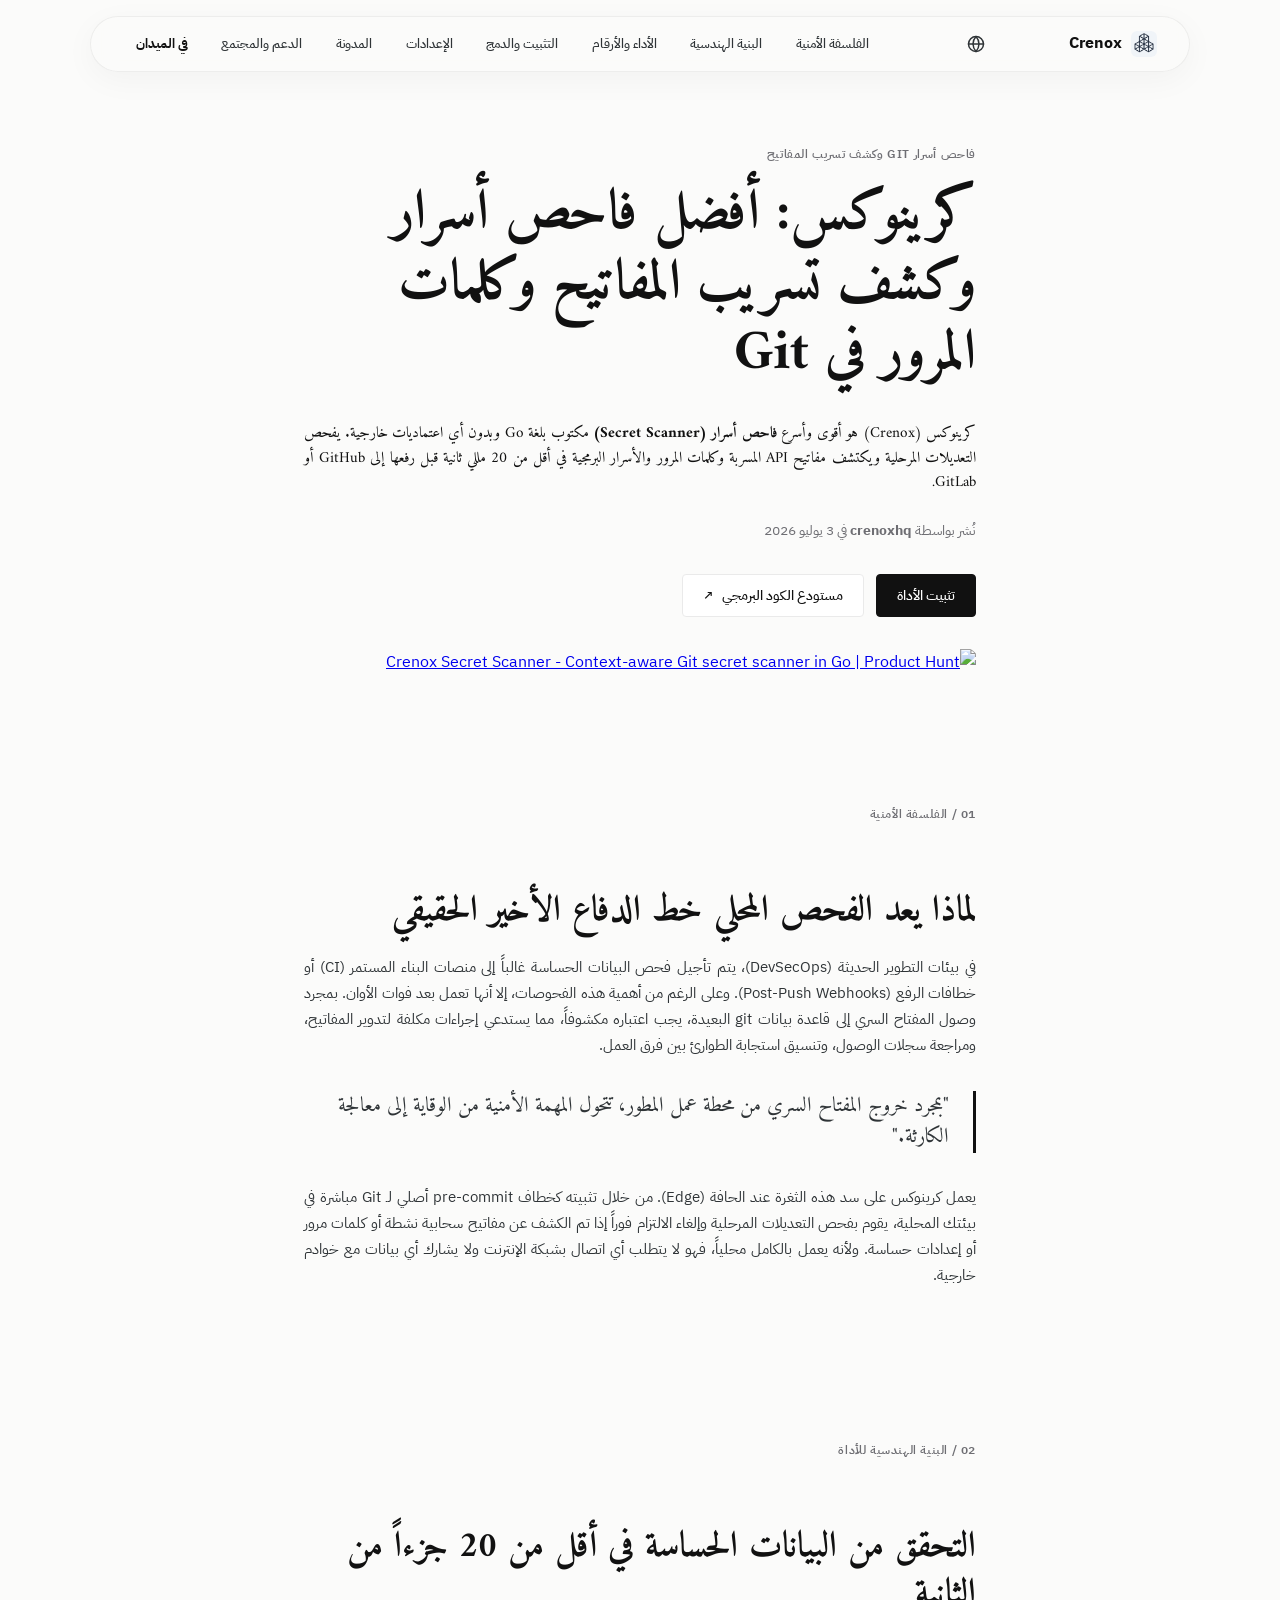
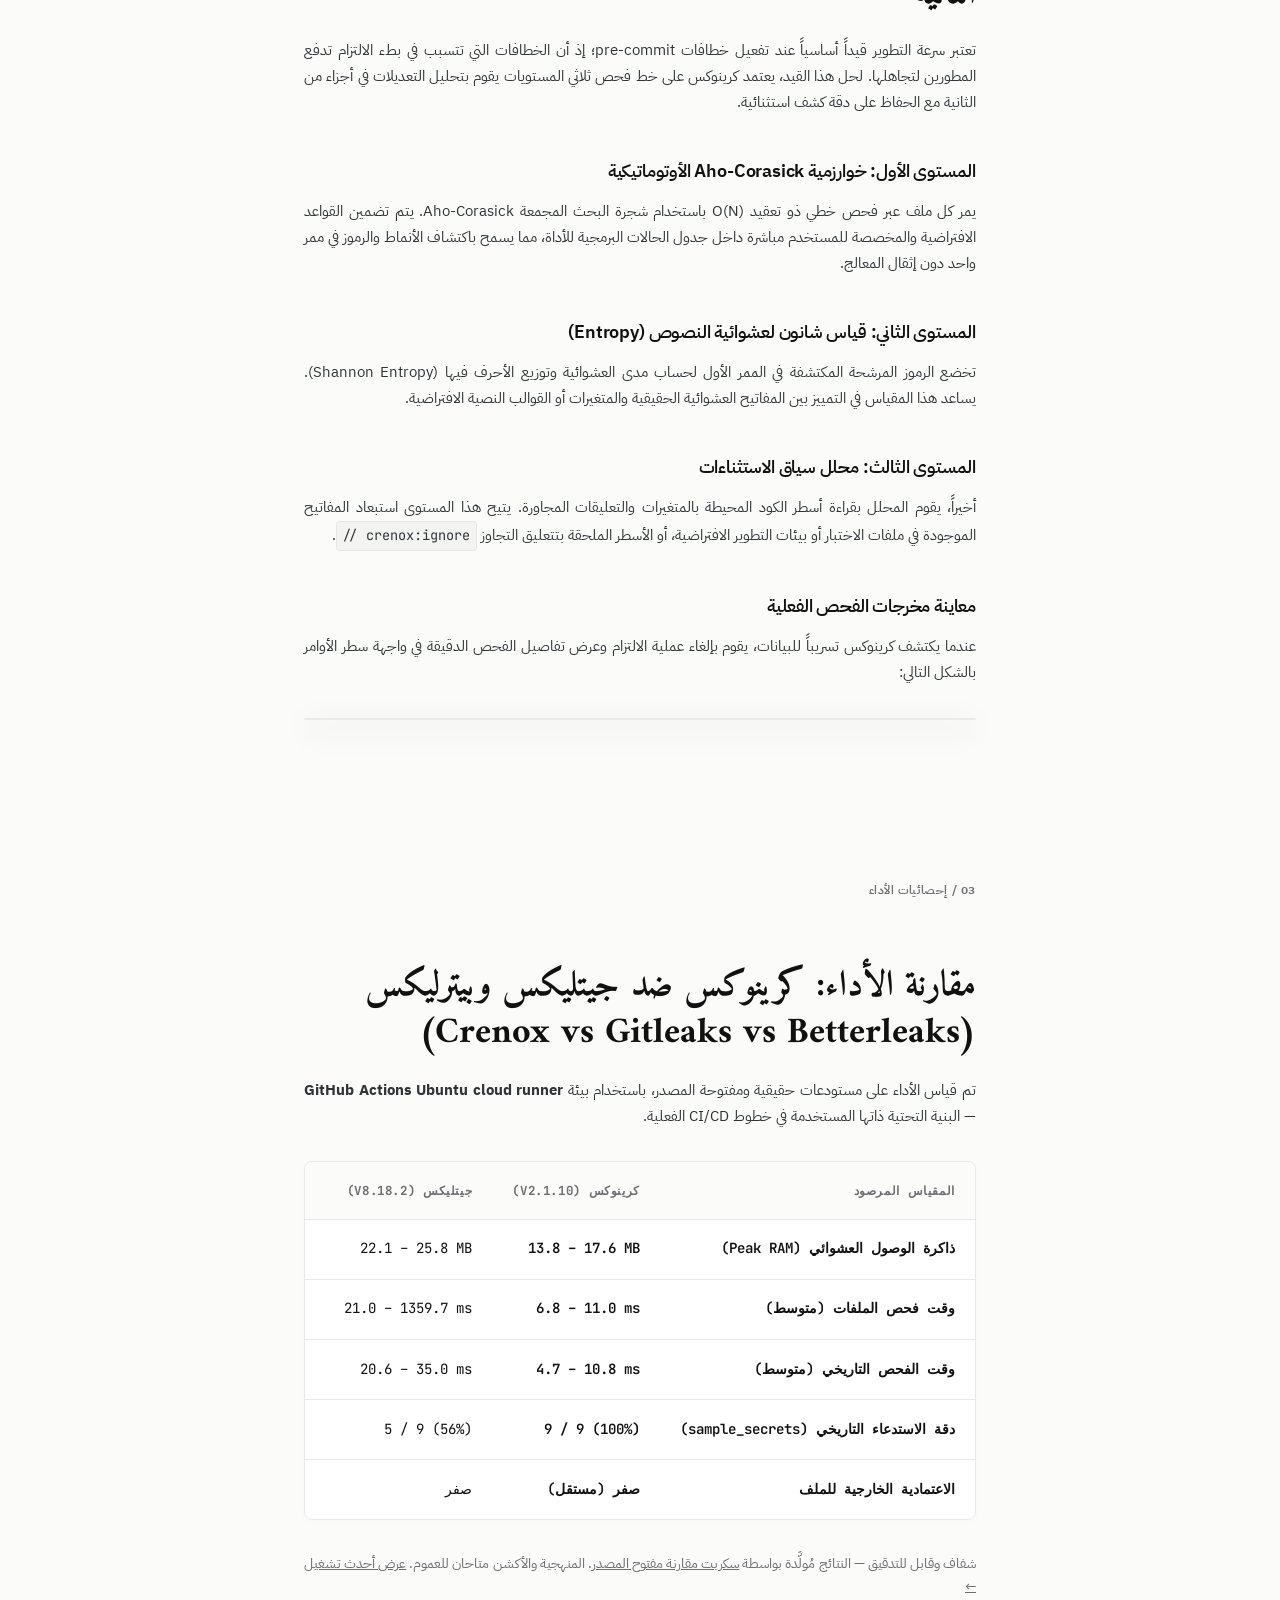
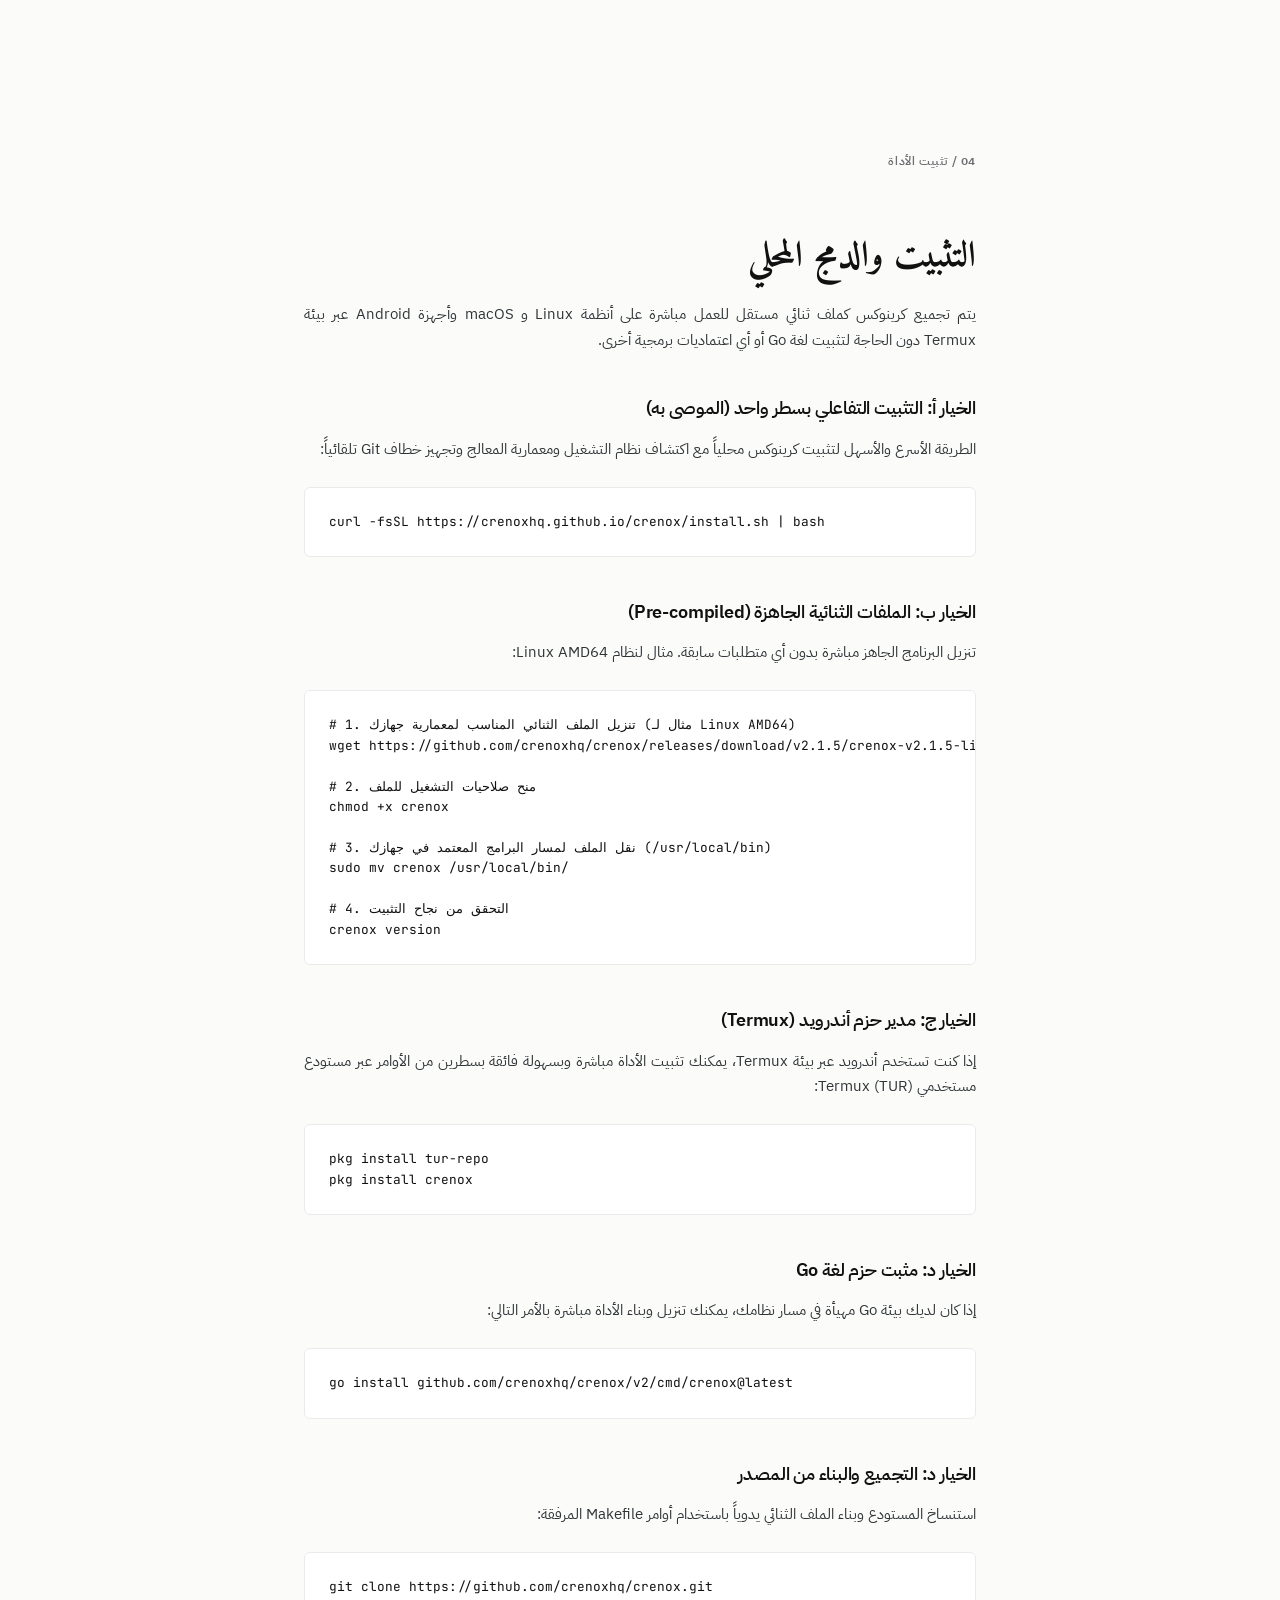
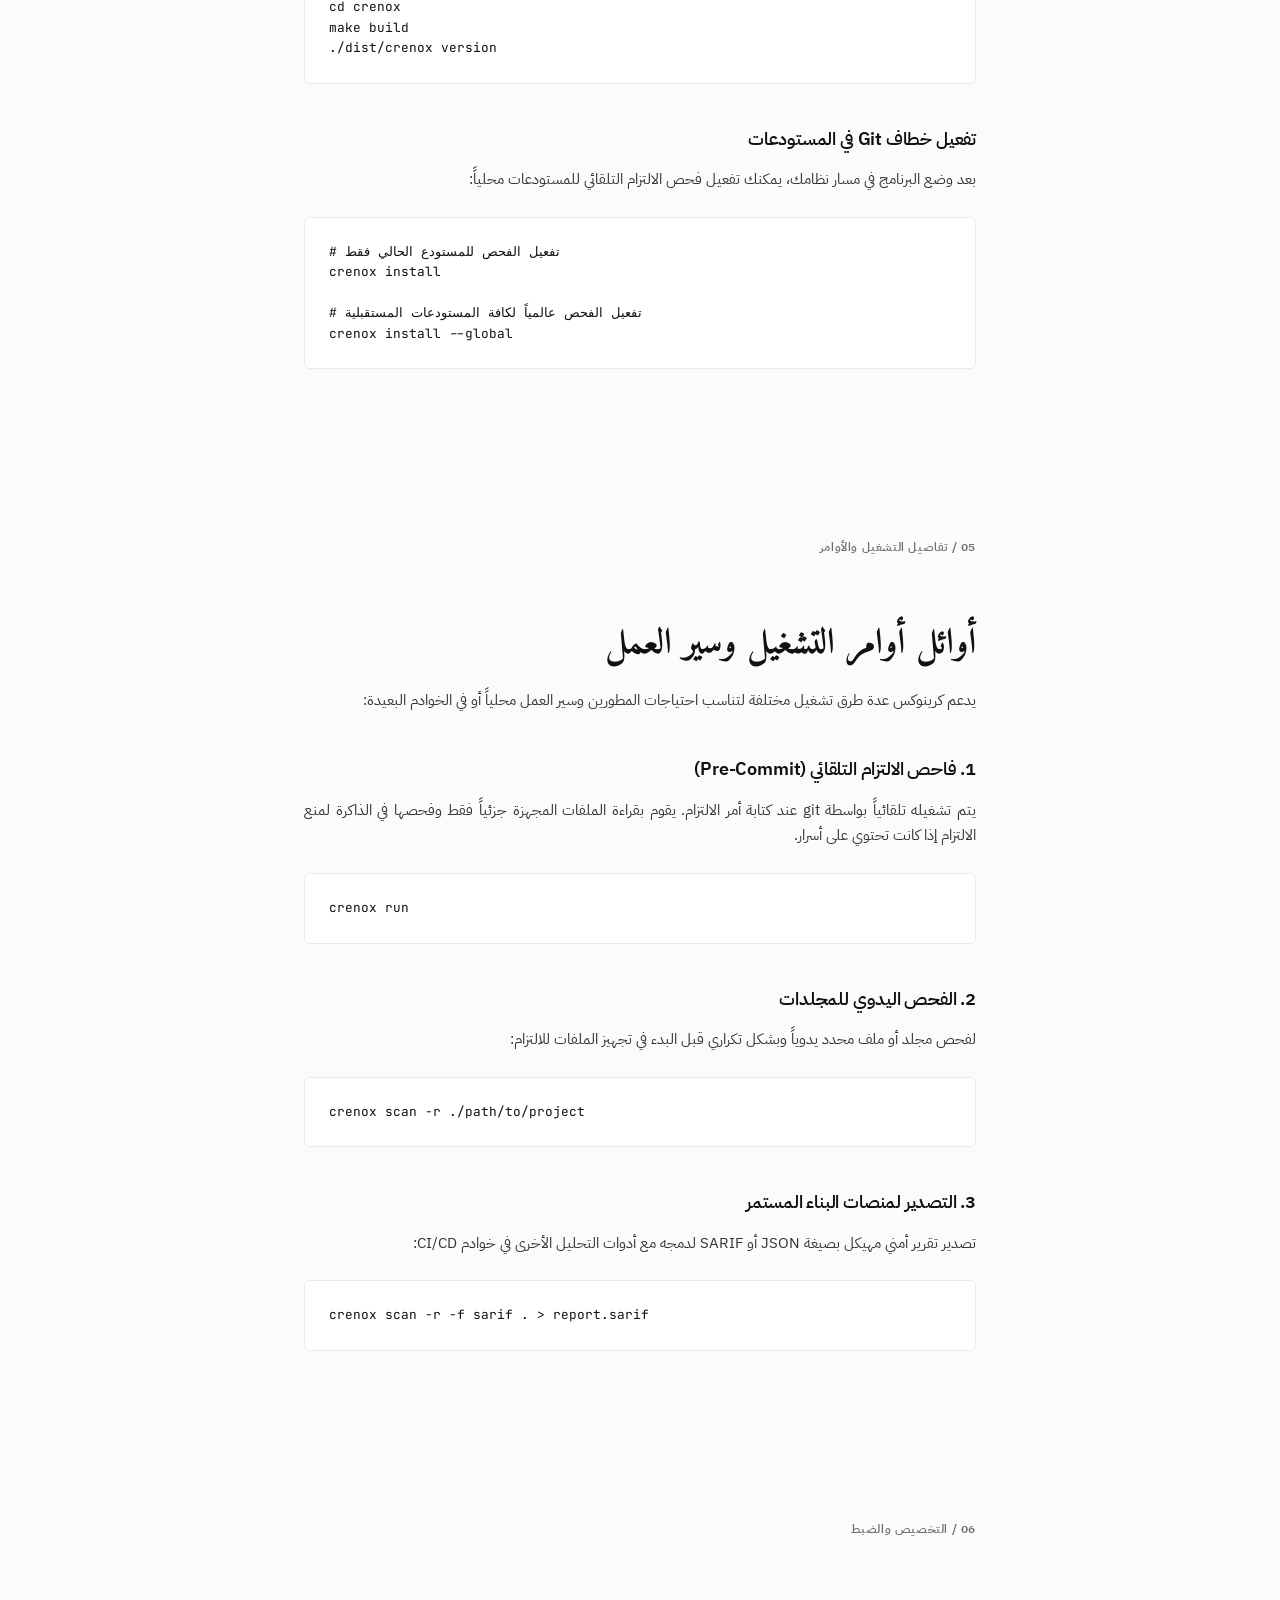
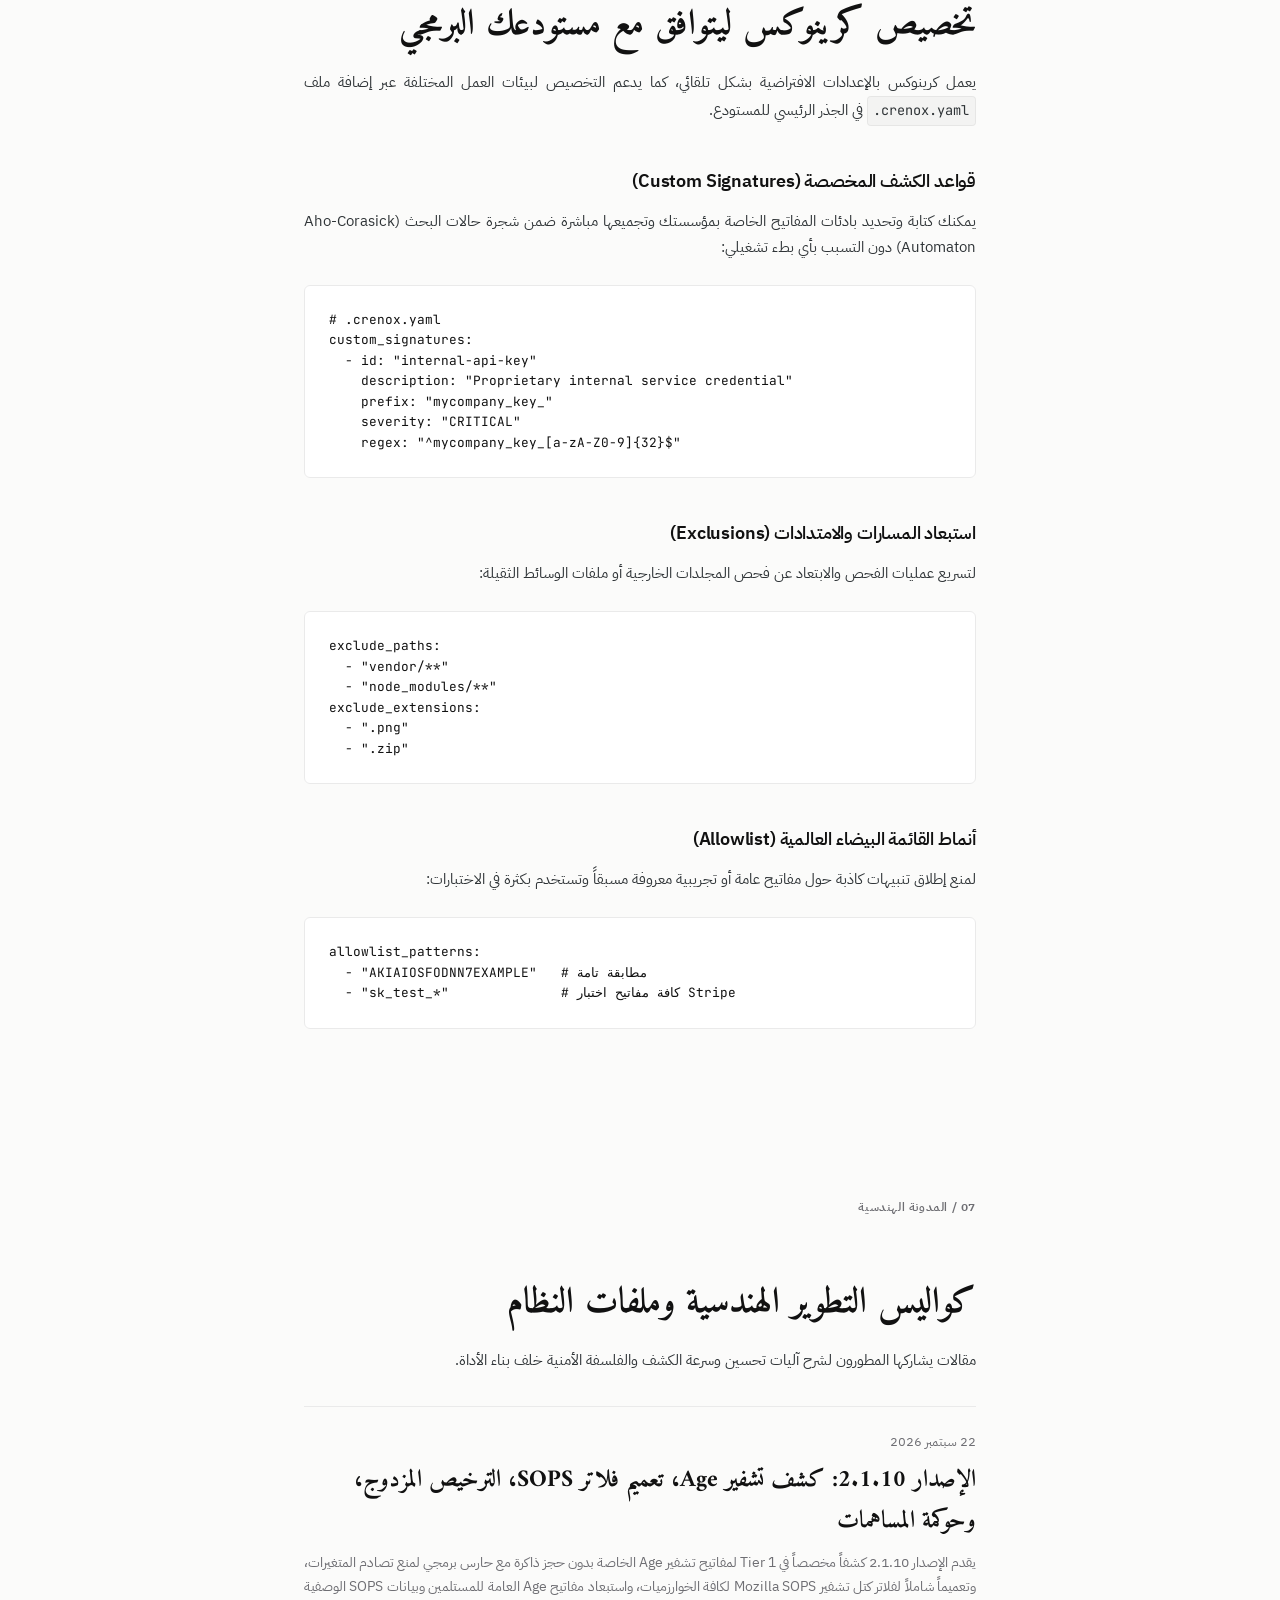
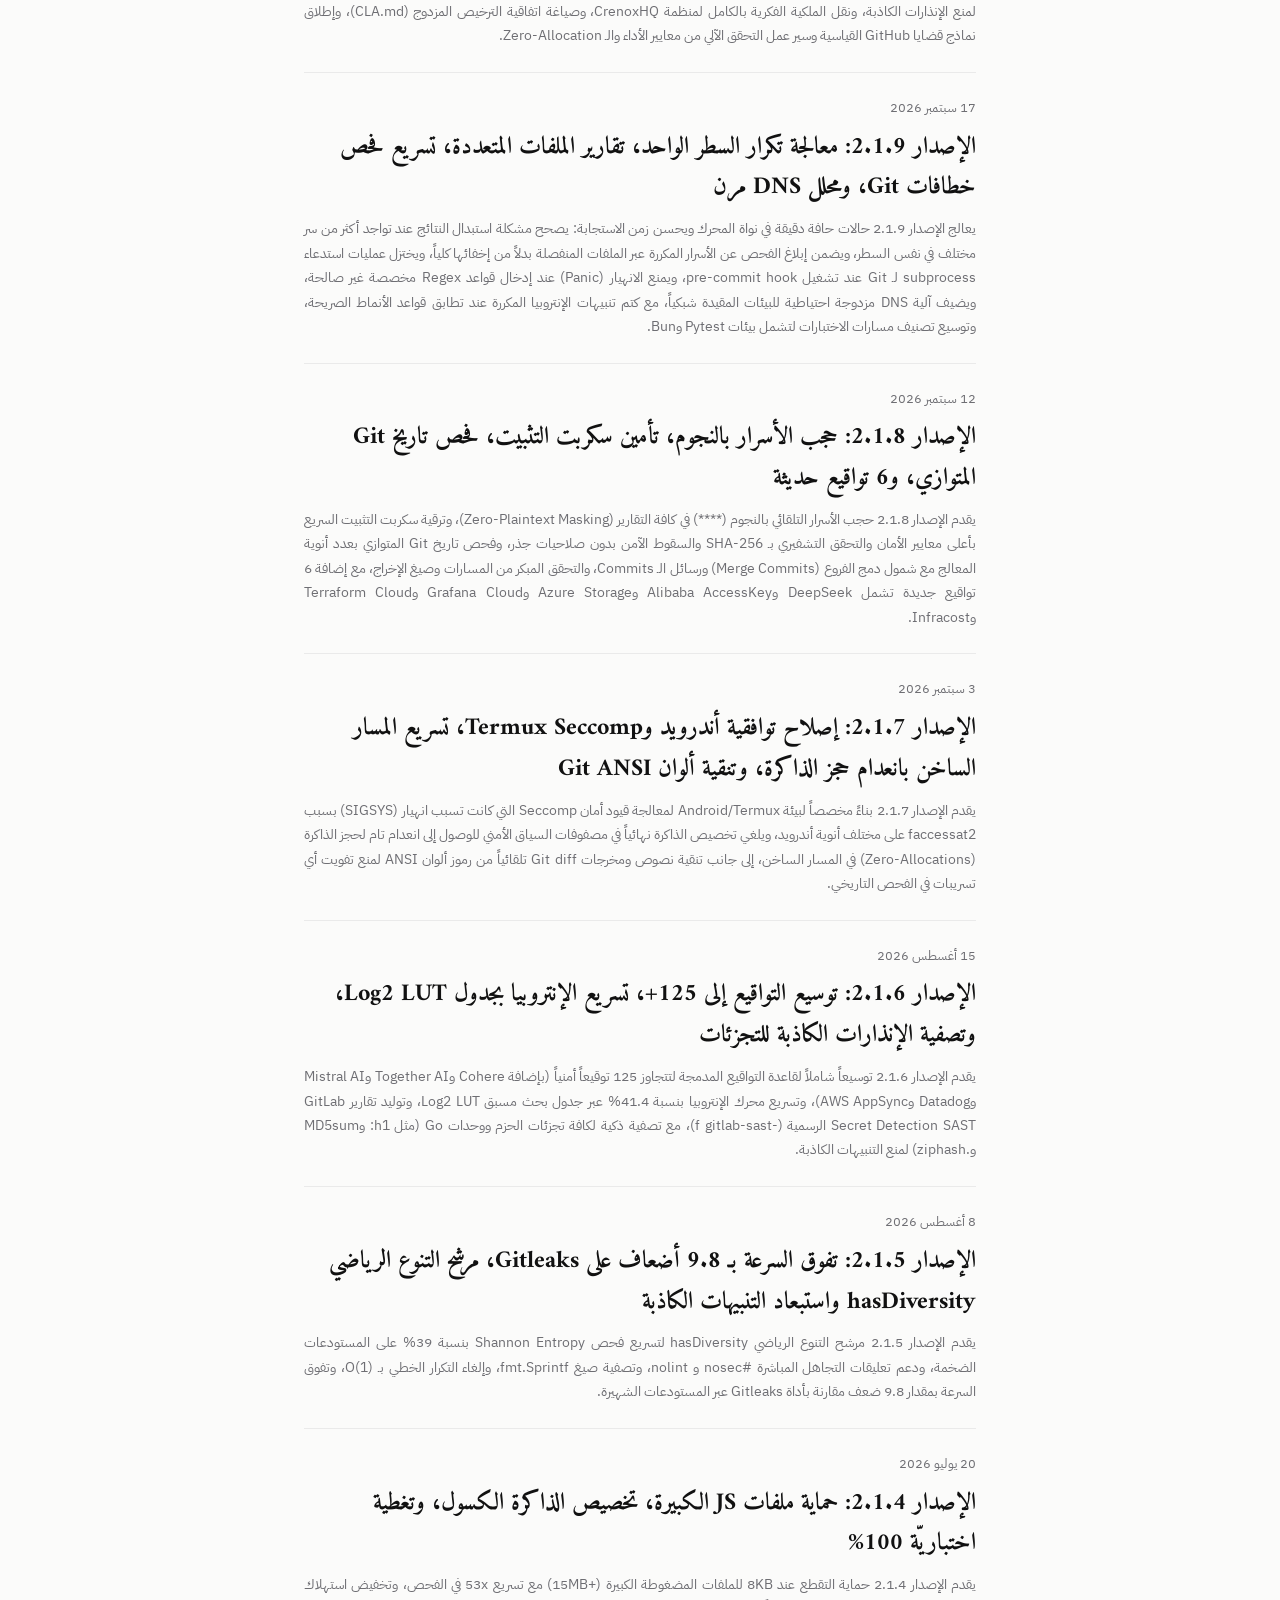
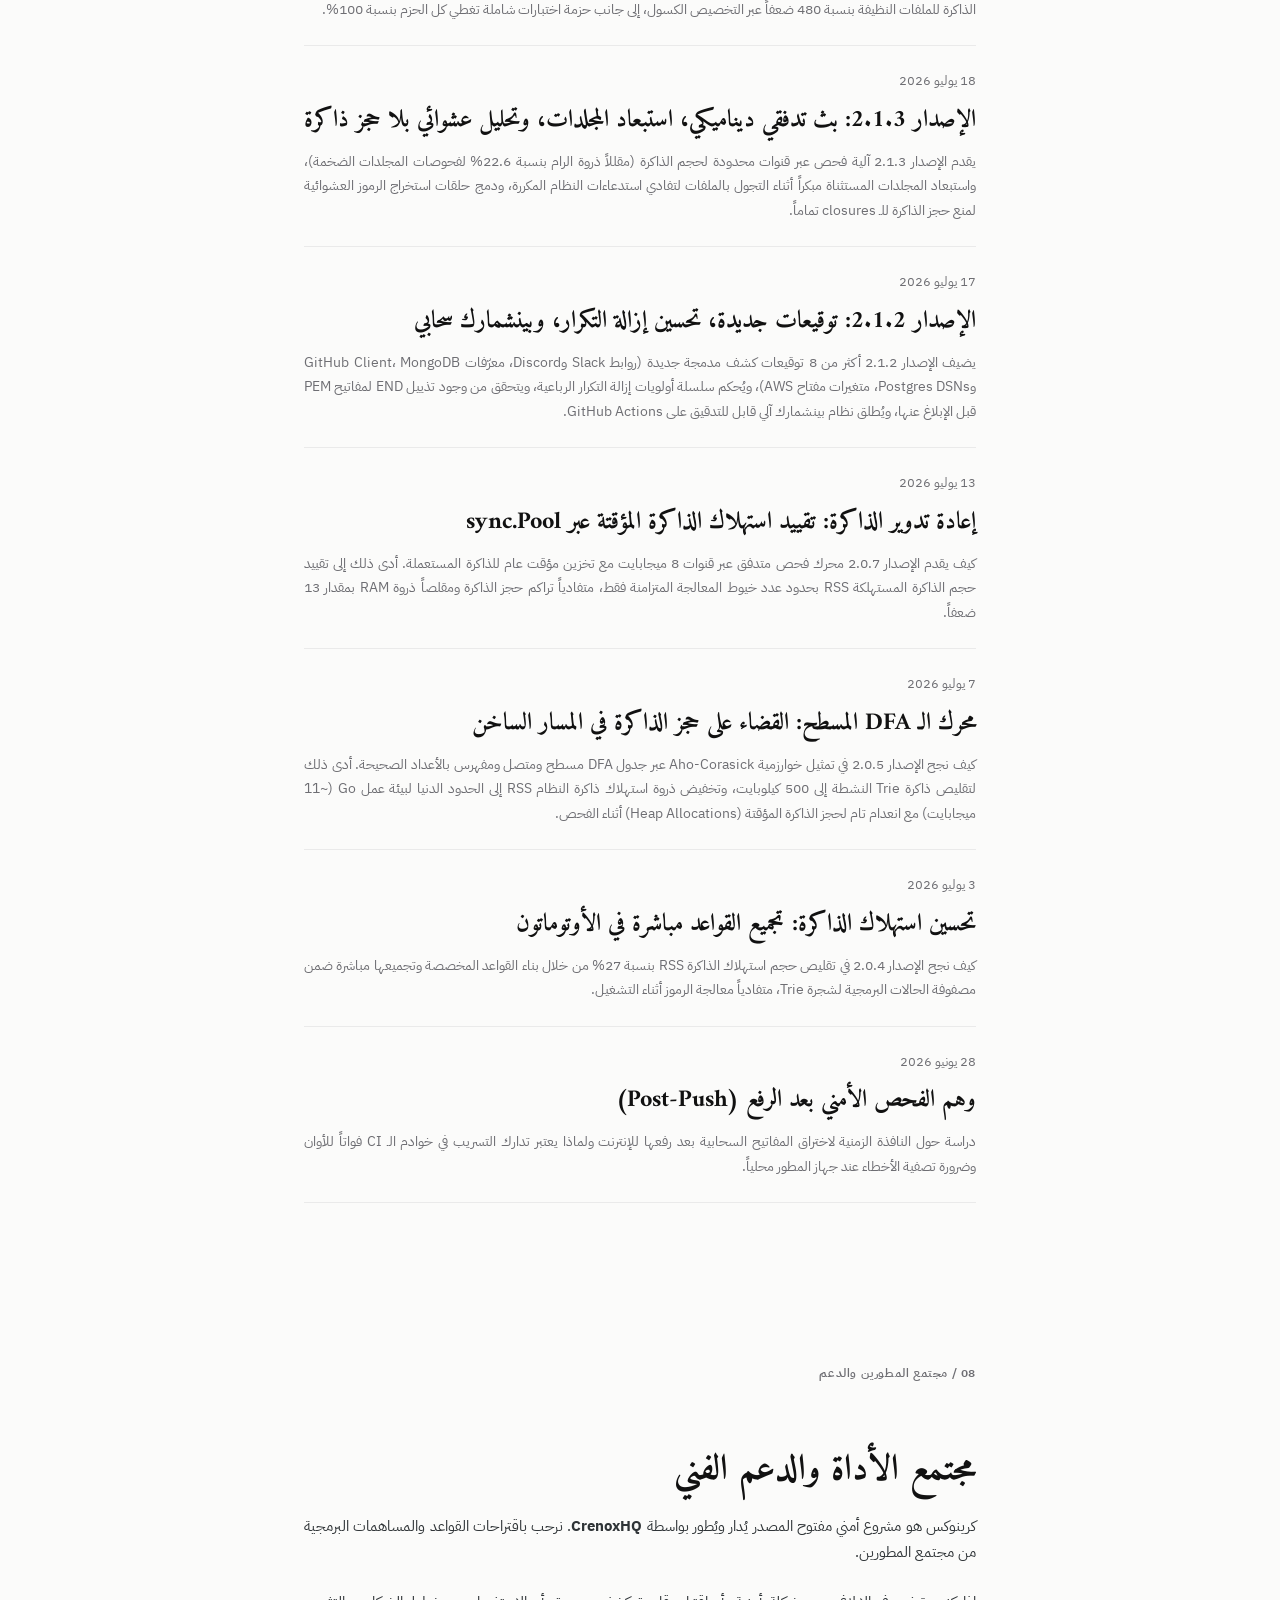
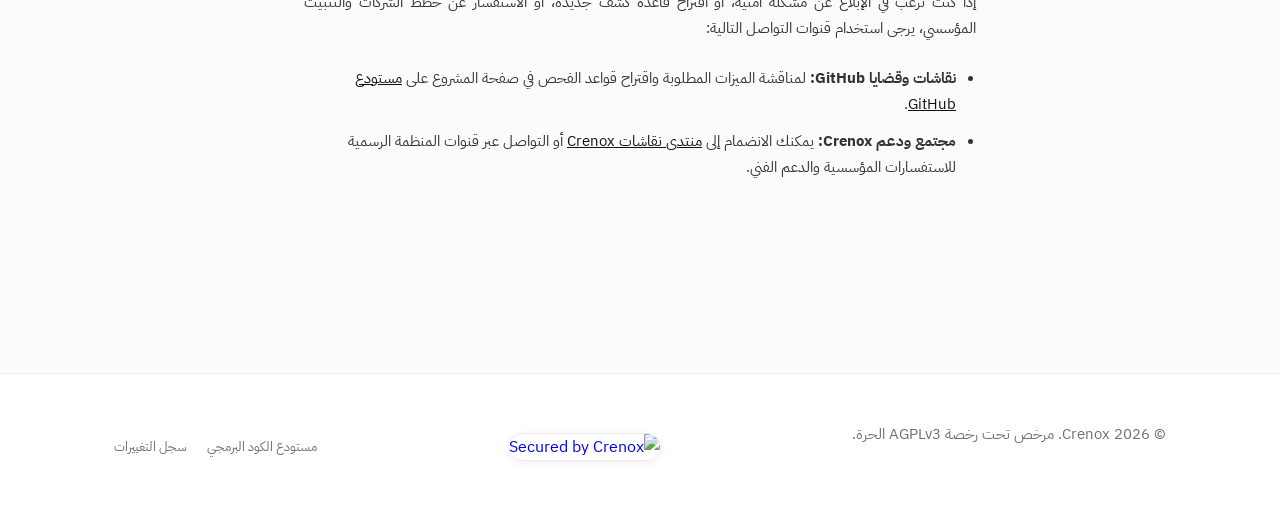
==== commit 3d726b5b: "release: v2.1.10 - age key detection, sops generalization, dual-licensing cla and pr compliance work" ====
--- a/docs/index-ar.html
+++ b/docs/index-ar.html
@@ -8,7 +8,7 @@
     <!-- Meta Descriptions for SEO -->
     <meta name="description" content="كرينوكس هو فاحص أسرار سريع ومجاني ومفتوح المصدر بلغة Go. يكشف تسريب مفاتيح API وكلمات المرور والرموز السرية في مستودعات Git وخطافات Pre-commit في أقل من 20 مللي ثانية بدون استهلاك موارد. بديل Gitleaks فائق السرعة.">
     <meta name="keywords" content="فاحص أسرار, فحص الأسرار البرمجية, كشف تسريب المفاتيح, فاحص مفاتيح API, بديل gitleaks, فحص git secrets, كشف كلمات المرور, فحص الثغرات, حماية الشيفرة البرمجية, secret scanner, git secret scanner, credentials scanner, pre-commit hook, gitleaks alternative, git-secrets alternative, SAST secret detection">
-    <meta name="author" content="Khaled Hani">
+    <meta name="author" content="crenoxhq">
     <meta name="robots" content="index, follow, max-snippet:-1, max-image-preview:large, max-video-preview:-1">
     <meta name="google-site-verification" content="googledc7329401f946fab">
     
@@ -23,31 +23,29 @@
     <!-- Open Graph / Facebook -->
     <meta property="og:type" content="website">
     <meta property="og:url" content="https://crenoxhq.github.io/crenox/index-ar.html">
-    <meta property="og:title" content="كرينوكس (Crenox) — أفضل فاحص أسرار وكشف تسريب المفاتيح في Git">
-    <meta property="og:description" content="فاحص أسرار مستقل بلغة Go لكشف ومنع تسريب مفاتيح API والرموز السرية في Git خلال أقل من 20 مللي ثانية. بديل أسرع وأخف لـ Gitleaks.">
-    <meta property="og:image" content="https://crenoxhq.github.io/crenox/social-preview.png">
-    <meta property="og:site_name" content="Crenox Secret Scanner">
+    <meta property="og:title" content="كرينوكس (Crenox) — فاحص أسرار Git وكشف تسريب المفاتيح في Pre-Commit">
+    <meta property="og:description" content="فاحص أسرار ومفاتيح برمجية فائق السرعة بلغة Go. يفحص مستودعات Git ويكشف أسرار ومفاتيح API في أقل من 20 مللي ثانية مع دعم كامل لتقارير GitLab SAST و SARIF.">
+    <meta property="og:image" content="https://crenoxhq.github.io/crenox/social-card.png">
     <meta property="og:locale" content="ar_AR">
-    <meta property="og:locale:alternate" content="en_US">
-
-    <!-- Twitter -->
+
+    <!-- Twitter Card -->
     <meta name="twitter:card" content="summary_large_image">
     <meta name="twitter:url" content="https://crenoxhq.github.io/crenox/index-ar.html">
-    <meta name="twitter:title" content="كرينوكس (Crenox) — فاحص أسرار Git وكشف تسريب المفاتيح">
-    <meta name="twitter:description" content="فاحص أسرار مستقل بلغة Go لكشف ومنع تسريب مفاتيح API والرموز السرية في Git خلال أقل من 20 مللي ثانية.">
-    <meta name="twitter:image" content="https://crenoxhq.github.io/crenox/social-preview.png">
-
-    <!-- Structured Data (JSON-LD Schema) for Google Search Rich Snippets -->
+    <meta name="twitter:title" content="كرينوكس (Crenox) — فاحص أسرار Git فائق السرعة">
+    <meta name="twitter:description" content="أداة فحص أسرار خفيفة بلغة Go وبدون أي متطلبات تشغيل. تحمي مستودعات Git من تسريب المفاتيح محلياً.">
+    <meta name="twitter:image" content="https://crenoxhq.github.io/crenox/social-card.png">
+
+    <!-- JSON-LD Structured Data for Google / Schema.org -->
     <script type="application/ld+json">
     {
       "@context": "https://schema.org",
       "@type": "SoftwareApplication",
       "name": "Crenox",
-      "alternateName": ["كرينوكس", "Crenox Secret Scanner", "فاحص أسرار كرينوكس"],
+      "alternateName": ["Crenox Secret Scanner", "كرينوكس", "فاحص أسرار كرينوكس"],
       "description": "فاحص أسرار وخطاف pre-commit أمني فائق السرعة بلغة Go لكشف تسريب المفاتيح وكلمات المرور والرموز السرية في Git محلياً.",
       "operatingSystem": "Linux, macOS, Windows, Android (Termux)",
       "applicationCategory": "SecurityApplication",
-      "softwareVersion": "2.1.9",
+      "softwareVersion": "2.1.10",
       "codeRepository": "https://github.com/crenoxhq/crenox",
       "license": "https://github.com/crenoxhq/crenox/blob/main/LICENSE",
       "offers": {
@@ -56,8 +54,9 @@
         "priceCurrency": "USD"
       },
       "author": {
-        "@type": "Person",
-        "name": "Khaled Hani"
+        "@type": "Organization",
+        "name": "crenoxhq",
+        "url": "https://github.com/crenoxhq/crenox"
       },
       "featureList": [
         "فاحص أسرار محلي فائق السرعة في أقل من 20 مللي ثانية",
@@ -109,7 +108,7 @@
     <link href="https://fonts.googleapis.com/css2?family=Amiri:ital,wght@0,400;0,700;1,400;1,700&family=IBM+Plex+Sans+Arabic:wght@300;400;500;600;700&family=JetBrains+Mono:wght@400;500;600&display=swap" rel="stylesheet">
     
     <!-- Stylesheet -->
-    <link rel="stylesheet" href="style.css?v=2.1.8">
+    <link rel="stylesheet" href="style.css?v=2.1.10">
     <!-- Asciinema Player CSS -->
     <link rel="stylesheet" href="https://cdn.jsdelivr.net/npm/asciinema-player@3/dist/bundle/asciinema-player.css">
 </head>
@@ -167,7 +166,7 @@
             <h1 class="hero-title">كرينوكس: أفضل فاحص أسرار وكشف تسريب المفاتيح وكلمات المرور في Git</h1>
             <p class="text-lead">كرينوكس (Crenox) هو أقوى وأسرع <strong>فاحص أسرار (Secret Scanner)</strong> مكتوب بلغة Go وبدون أي اعتماديات خارجية. يفحص التعديلات المرحلية ويكتشف مفاتيح API المسربة وكلمات المرور والأسرار البرمجية في أقل من 20 مللي ثانية قبل رفعها إلى GitHub أو GitLab.</p>
             
-            <p class="text-muted" style="font-size: 0.85rem; margin-top: -1rem;">نُشر بواسطة <strong>خالد هاني</strong> في 3 يوليو 2026</p>
+            <p class="text-muted" style="font-size: 0.85rem; margin-top: -1rem;">نُشر بواسطة <strong>crenoxhq</strong> في 3 يوليو 2026</p>
 
             <div class="hero-actions">
                 <a href="#installation" class="btn btn-primary">تثبيت الأداة</a>
@@ -233,7 +232,7 @@
                     <thead>
                         <tr>
                             <th>المقياس المرصود</th>
-                            <th>كرينوكس (<span class="latest-version">v2.1.9</span>)</th>
+                            <th>كرينوكس (<span class="latest-version">v2.1.10</span>)</th>
                             <th>جيتليكس (v8.18.2)</th>
                             <th>بيترليكس (v1.6.1)</th>
                         </tr>
@@ -400,6 +399,12 @@
             
             <div style="margin: 2rem 0; border-top: 1px solid var(--color-border);">
                 <div style="padding: 1.5rem 0; border-bottom: 1px solid var(--color-border);">
+                    <p class="text-muted" style="font-size: 0.8rem; margin-bottom: 0.5rem;">22 سبتمبر 2026</p>
+                    <h4 style="margin: 0 0 0.5rem 0; font-family: var(--font-serif-ar); font-size: 1.5rem; font-weight: 700;"><a href="https://github.com/crenoxhq/crenox/blob/main/CHANGELOG.md" target="_blank" style="color: inherit; text-decoration: none;">الإصدار 2.1.10: كشف تشفير Age، تعميم فلاتر SOPS، الترخيص المزدوج، وحوكمة المساهمات</a></h4>
+                    <p style="font-size: 0.9rem; margin-bottom: 0; color: var(--color-text-muted);">يقدم الإصدار 2.1.10 كشفاً مخصصاً في Tier 1 لمفاتيح تشفير Age الخاصة بدون حجز ذاكرة مع حارس برمجي لمنع تصادم المتغيرات، وتعميماً شاملاً لفلاتر كتل تشفير Mozilla SOPS لكافة الخوارزميات، واستبعاد مفاتيح Age العامة للمستلمين وبيانات SOPS الوصفية لمنع الإنذارات الكاذبة، ونقل الملكية الفكرية بالكامل لمنظمة CrenoxHQ، وصياغة اتفاقية الترخيص المزدوج (CLA.md)، وإطلاق نماذج قضايا GitHub القياسية وسير عمل التحقق الآلي من معايير الأداء والـ Zero-Allocation.</p>
+                </div>
+
+                <div style="padding: 1.5rem 0; border-bottom: 1px solid var(--color-border);">
                     <p class="text-muted" style="font-size: 0.8rem; margin-bottom: 0.5rem;">17 سبتمبر 2026</p>
                     <h4 style="margin: 0 0 0.5rem 0; font-family: var(--font-serif-ar); font-size: 1.5rem; font-weight: 700;"><a href="https://github.com/crenoxhq/crenox/blob/main/CHANGELOG.md" target="_blank" style="color: inherit; text-decoration: none;">الإصدار 2.1.9: معالجة تكرار السطر الواحد، تقارير الملفات المتعددة، تسريع فحص خطافات Git، ومحلل DNS مرن</a></h4>
                     <p style="font-size: 0.9rem; margin-bottom: 0; color: var(--color-text-muted);">يعالج الإصدار 2.1.9 حالات حافة دقيقة في نواة المحرك ويحسن زمن الاستجابة: يصحح مشكلة استبدال النتائج عند تواجد أكثر من سر مختلف في نفس السطر، ويضمن إبلاغ الفحص عن الأسرار المكررة عبر الملفات المنفصلة بدلاً من إخفائها كلياً، ويختزل عمليات استدعاء subprocess لـ Git عند تشغيل pre-commit hook، ويمنع الانهيار (Panic) عند إدخال قواعد Regex مخصصة غير صالحة، ويضيف آلية DNS مزدوجة احتياطية للبيئات المقيدة شبكياً، مع كتم تنبيهات الإنتروبيا المكررة عند تطابق قواعد الأنماط الصريحة، وتوسيع تصنيف مسارات الاختبارات لتشمل بيئات Pytest وBun.</p>
@@ -478,14 +483,14 @@
             <div class="eyebrow">
                 08 / مجتمع المطورين والدعم
             </div>
-            <h2>تواصل معنا وناقش تفاصيل الحماية البرمجية</h2>
-            <p>كرينوكس هو مشروع مفتوح المصدر تم تطويره بالكامل بمجهود فردي. نهتم جداً بمراجعاتكم واقتراحاتكم لتحديث القواعد وزيادة فاعلية الكشف.</p>
-            
-            <p>إذا كنت ترغب في الإبلاغ عن مشكلة أمنية، أو اقتراح قاعدة مطابقة جديدة، أو الاستفسار عن التثبيت في بيئات عمل مختلفة، يرجى استخدام قنوات التواصل التالية:</p>
+            <h2>مجتمع الأداة والدعم الفني</h2>
+            <p>كرينوكس هو مشروع أمني مفتوح المصدر يُدار ويُطور بواسطة <strong>CrenoxHQ</strong>. نرحب باقتراحات القواعد والمساهمات البرمجية من مجتمع المطورين.</p>
+            
+            <p>إذا كنت ترغب في الإبلاغ عن مشكلة أمنية، أو اقتراح قاعدة كشف جديدة، أو الاستفسار عن خطط الشركات والتثبيت المؤسسي، يرجى استخدام قنوات التواصل التالية:</p>
 
             <ul style="padding-right: 1.25rem; margin-top: 1rem; margin-bottom: 2rem;">
                 <li style="margin-bottom: 0.75rem; font-size: 0.95rem; color: var(--color-text-secondary);"><strong>نقاشات وقضايا GitHub:</strong> لمناقشة الميزات المطلوبة واقتراح قواعد الفحص في صفحة المشروع على <a href="https://github.com/crenoxhq/crenox/issues" target="_blank" style="color: var(--color-text-primary); text-decoration: underline;">مستودع GitHub</a>.</li>
-                <li style="margin-bottom: 0.75rem; font-size: 0.95rem; color: var(--color-text-secondary);"><strong>تواصل مباشر مع المطور:</strong> يمكنك التواصل مباشرة مع خالد هاني على تيليجرام عبر الرابط <a href="https://t.me/A245F" target="_blank" style="color: var(--color-text-primary); text-decoration: underline;">https://t.me/A245F</a> للأسئلة والدعم الفني المباشر.</li>
+                <li style="margin-bottom: 0.75rem; font-size: 0.95rem; color: var(--color-text-secondary);"><strong>مجتمع ودعم Crenox:</strong> يمكنك الانضمام إلى <a href="https://github.com/crenoxhq/crenox/discussions" target="_blank" style="color: var(--color-text-primary); text-decoration: underline;">منتدى نقاشات Crenox</a> أو التواصل عبر قنوات المنظمة الرسمية للاستفسارات المؤسسية والدعم الفني.</li>
             </ul>
         </section>
 
@@ -512,7 +517,7 @@
     <!-- Asciinema Player JS -->
     <script src="https://cdn.jsdelivr.net/npm/asciinema-player@3/dist/bundle/asciinema-player.min.js"></script>
     <script>
-        AsciinemaPlayer.create("demo.cast?v=2.1.8", document.getElementById("terminal-demo"), {
+        AsciinemaPlayer.create("demo.cast?v=2.1.10", document.getElementById("terminal-demo"), {
             cols: 105,
             rows: 24,
             autoPlay: true,
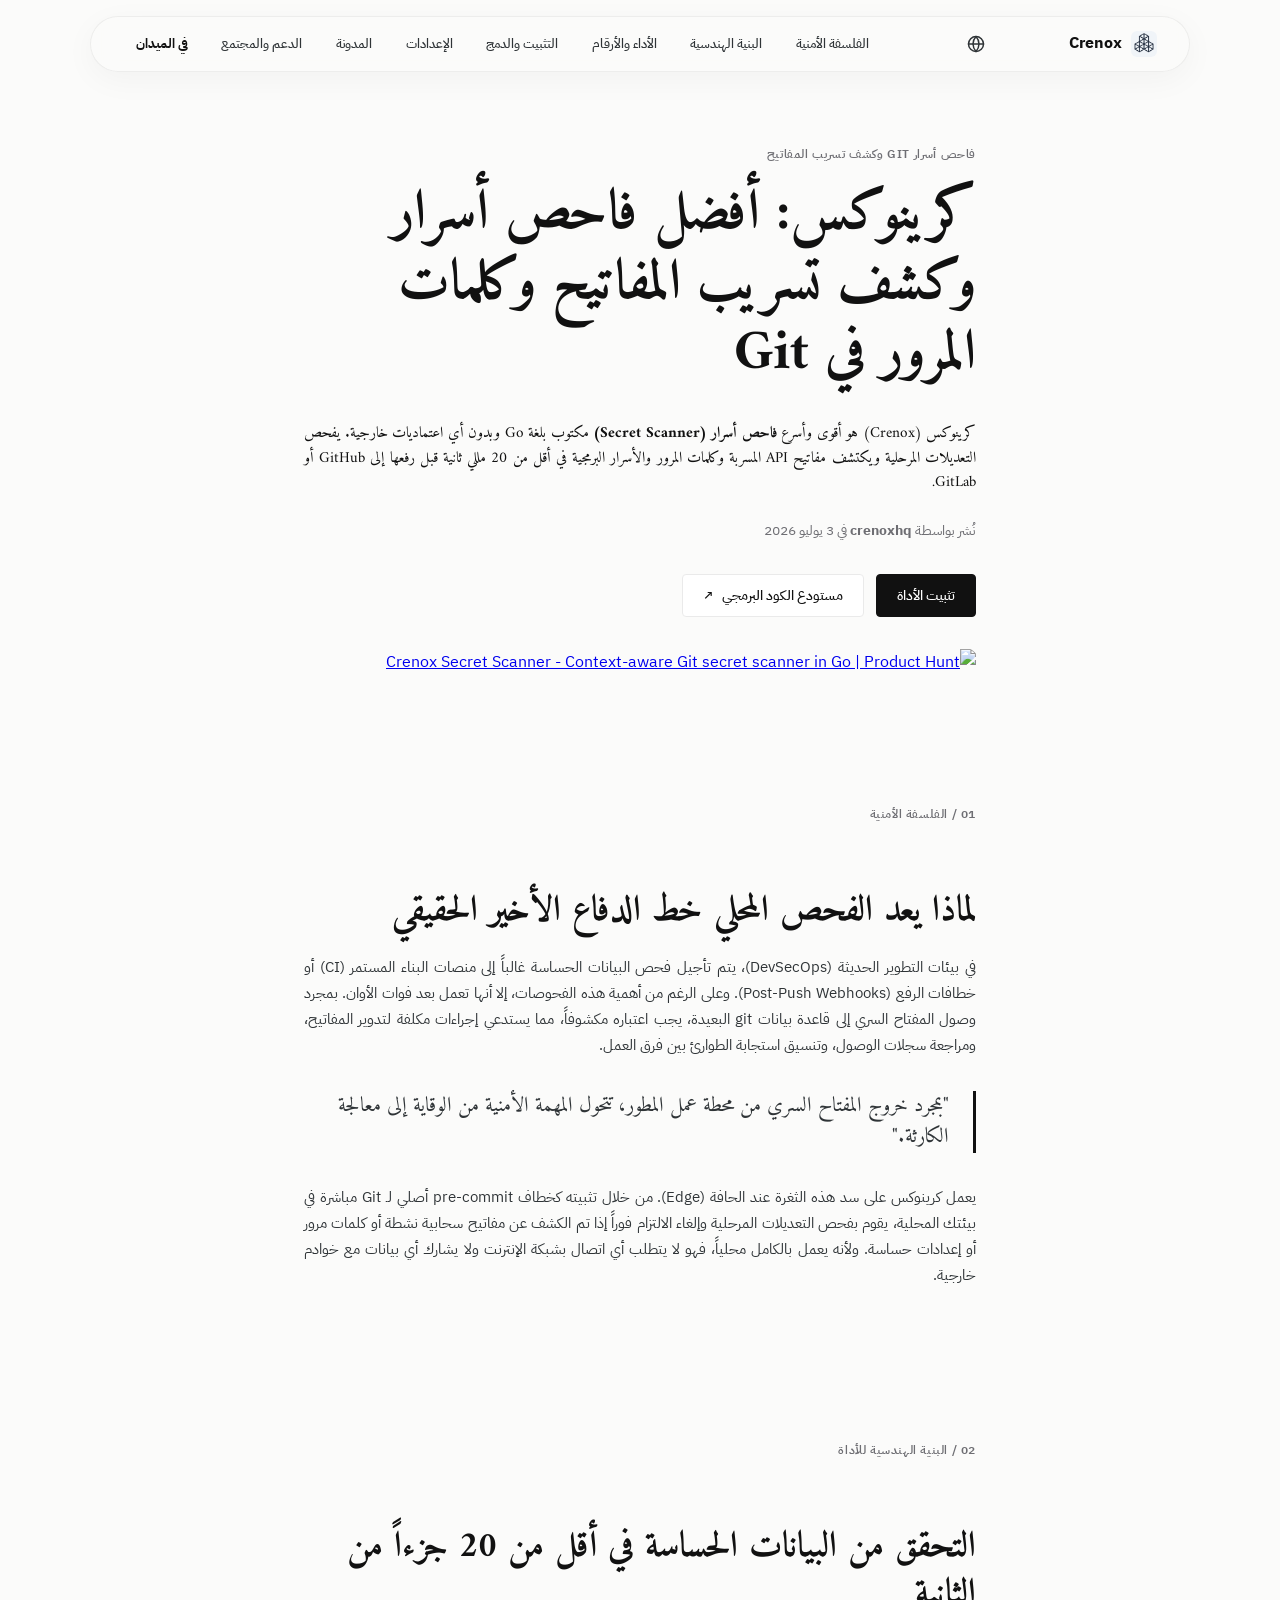
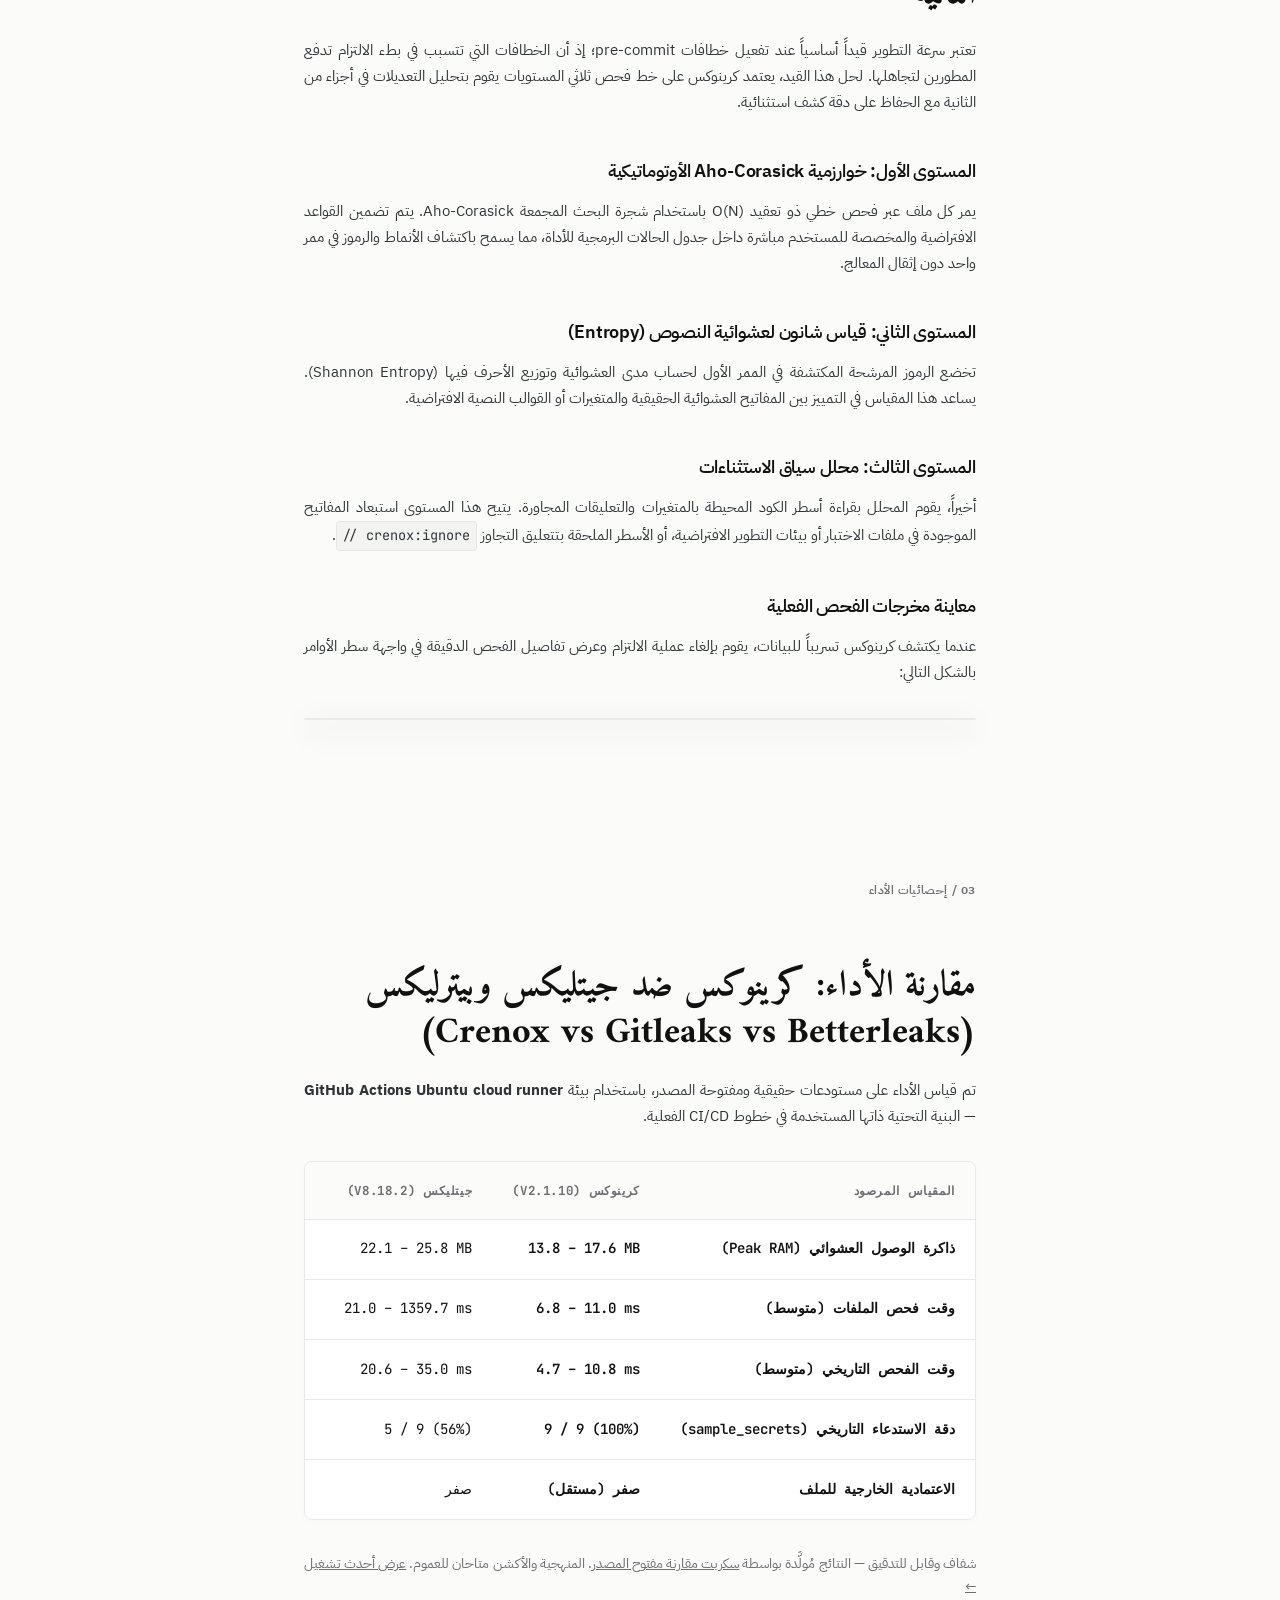
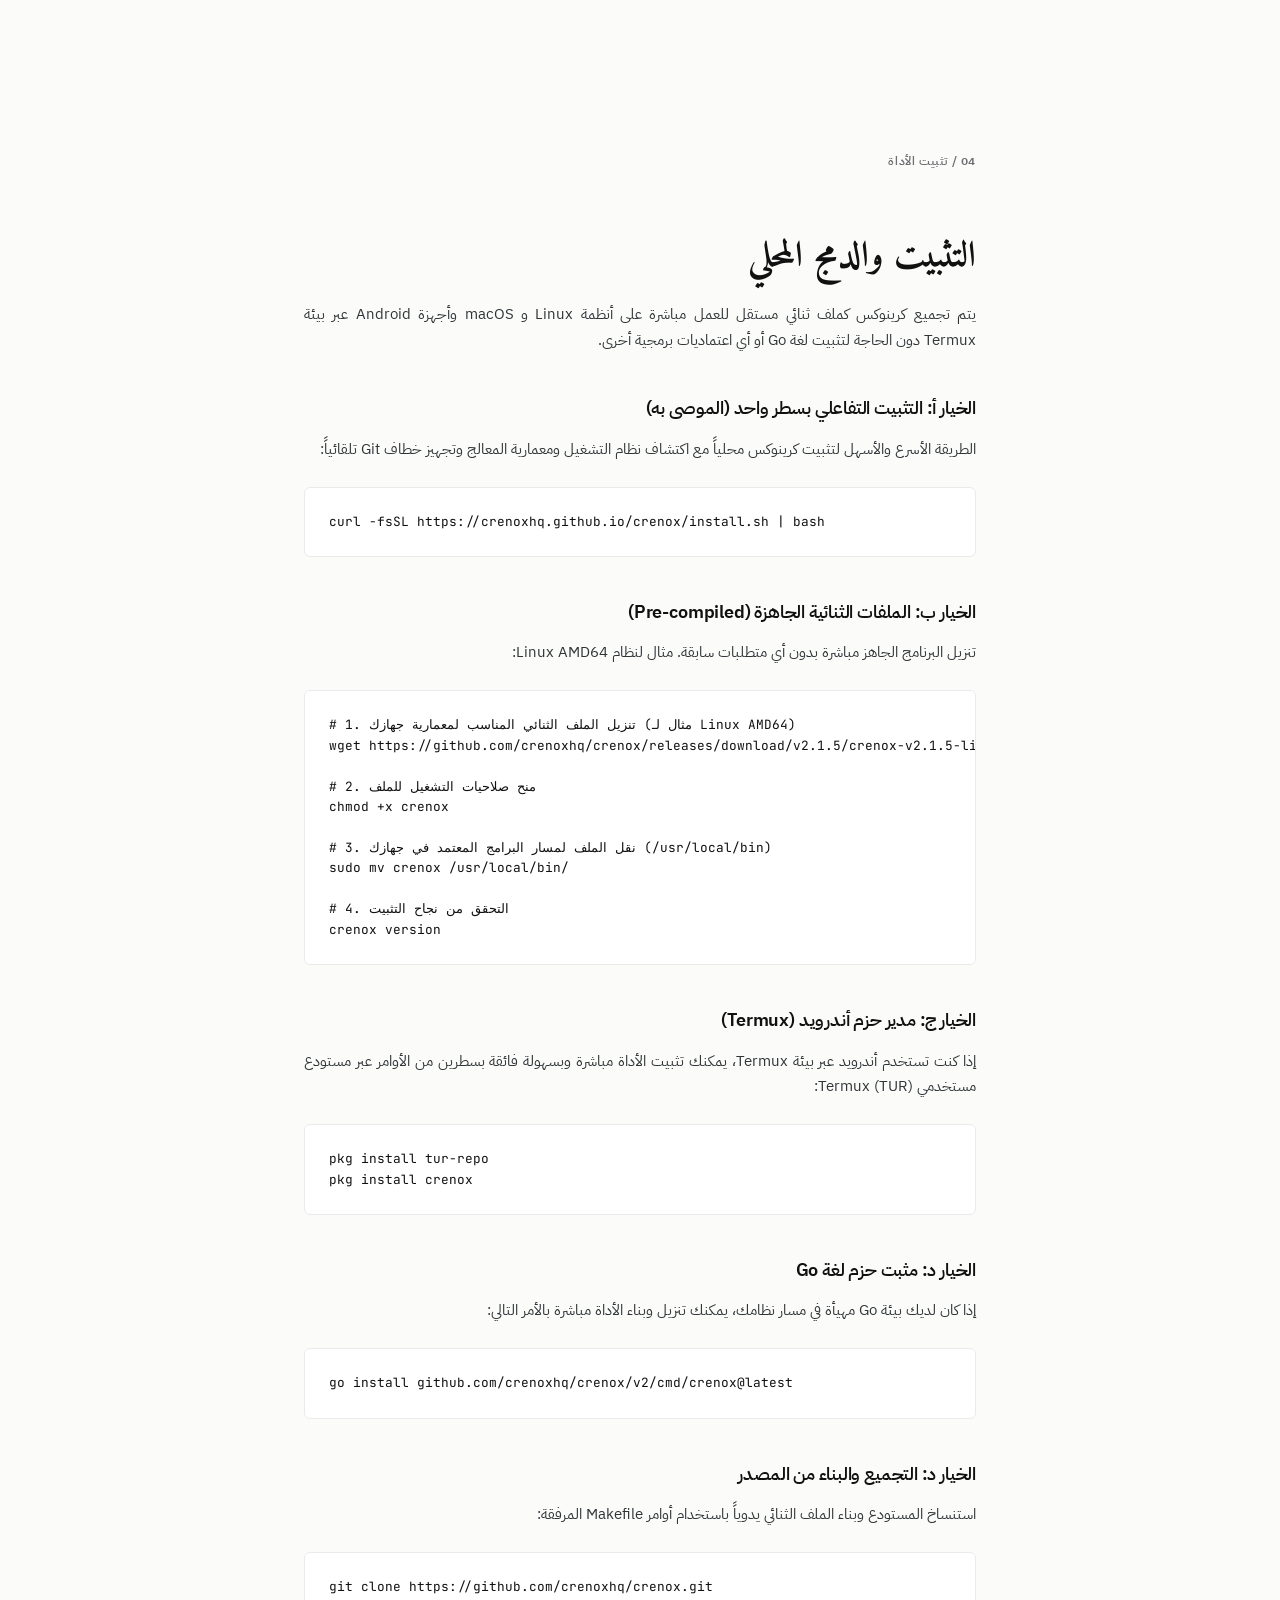
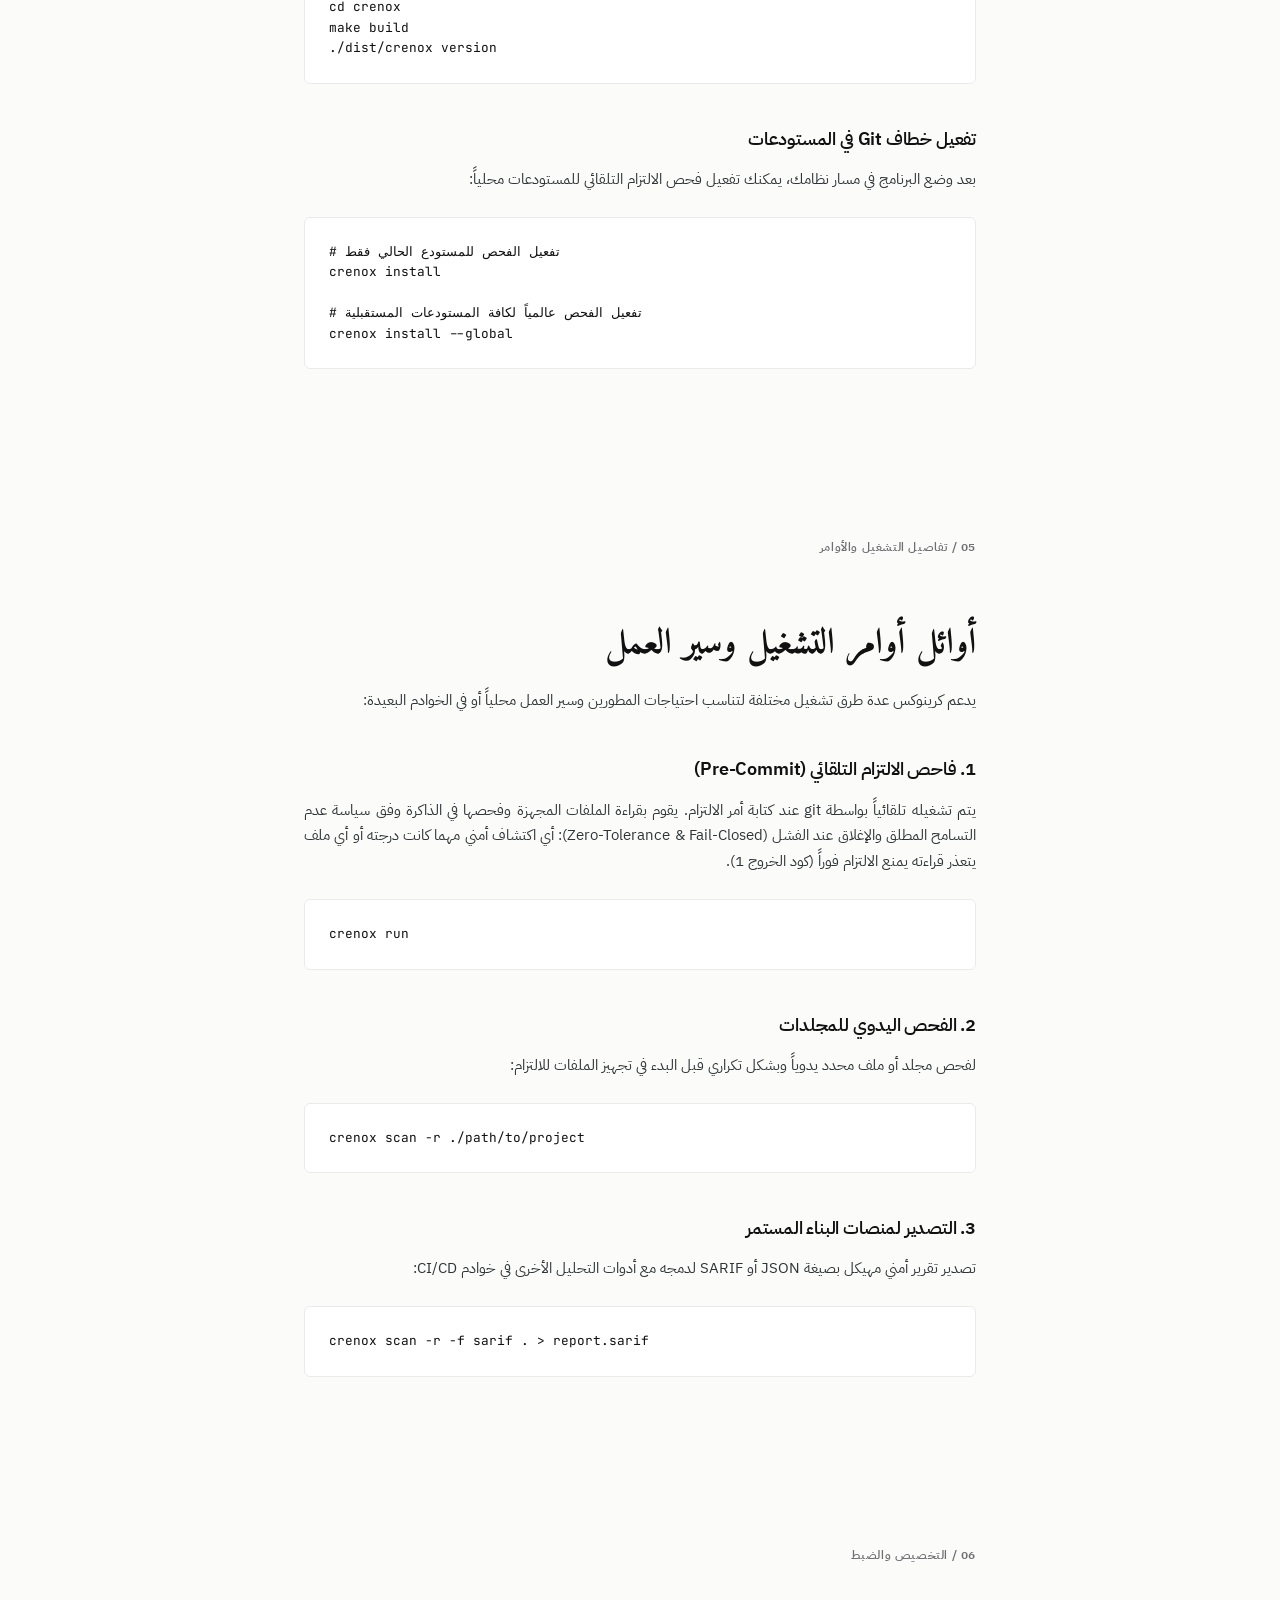
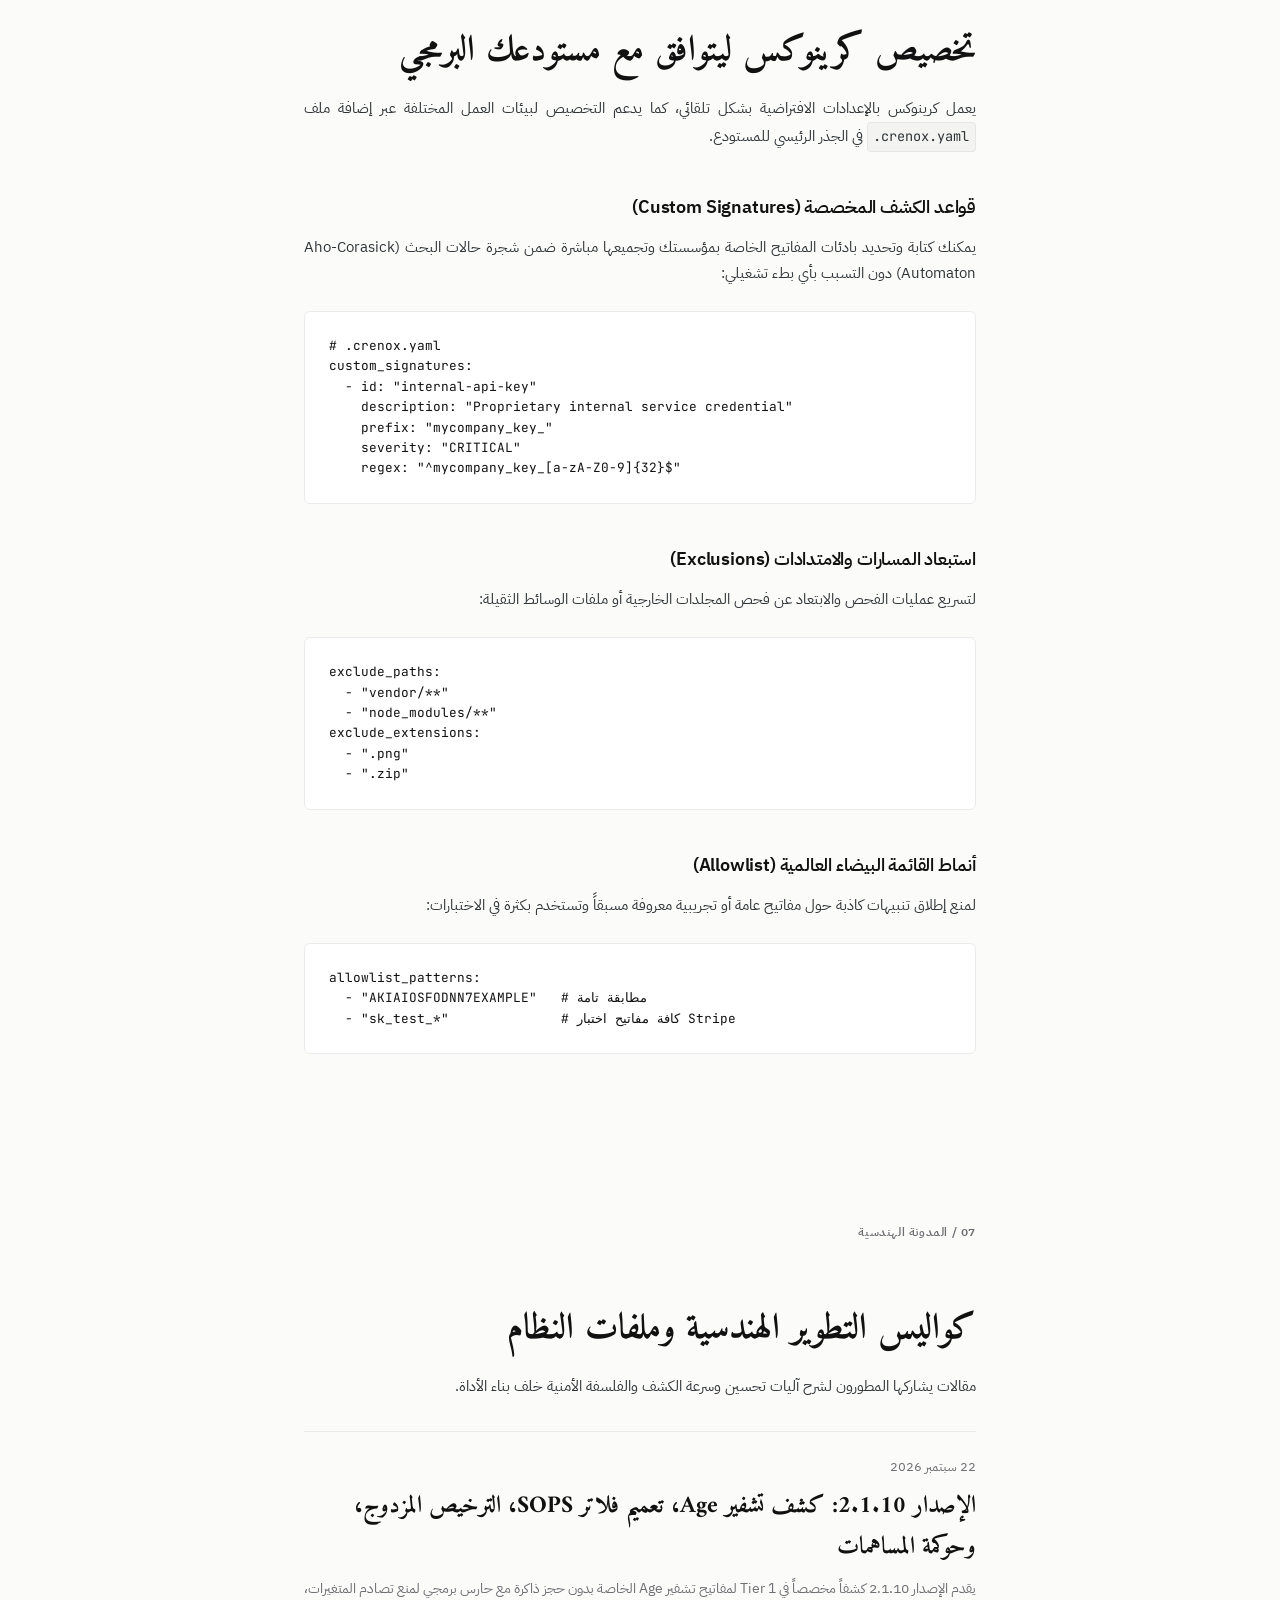
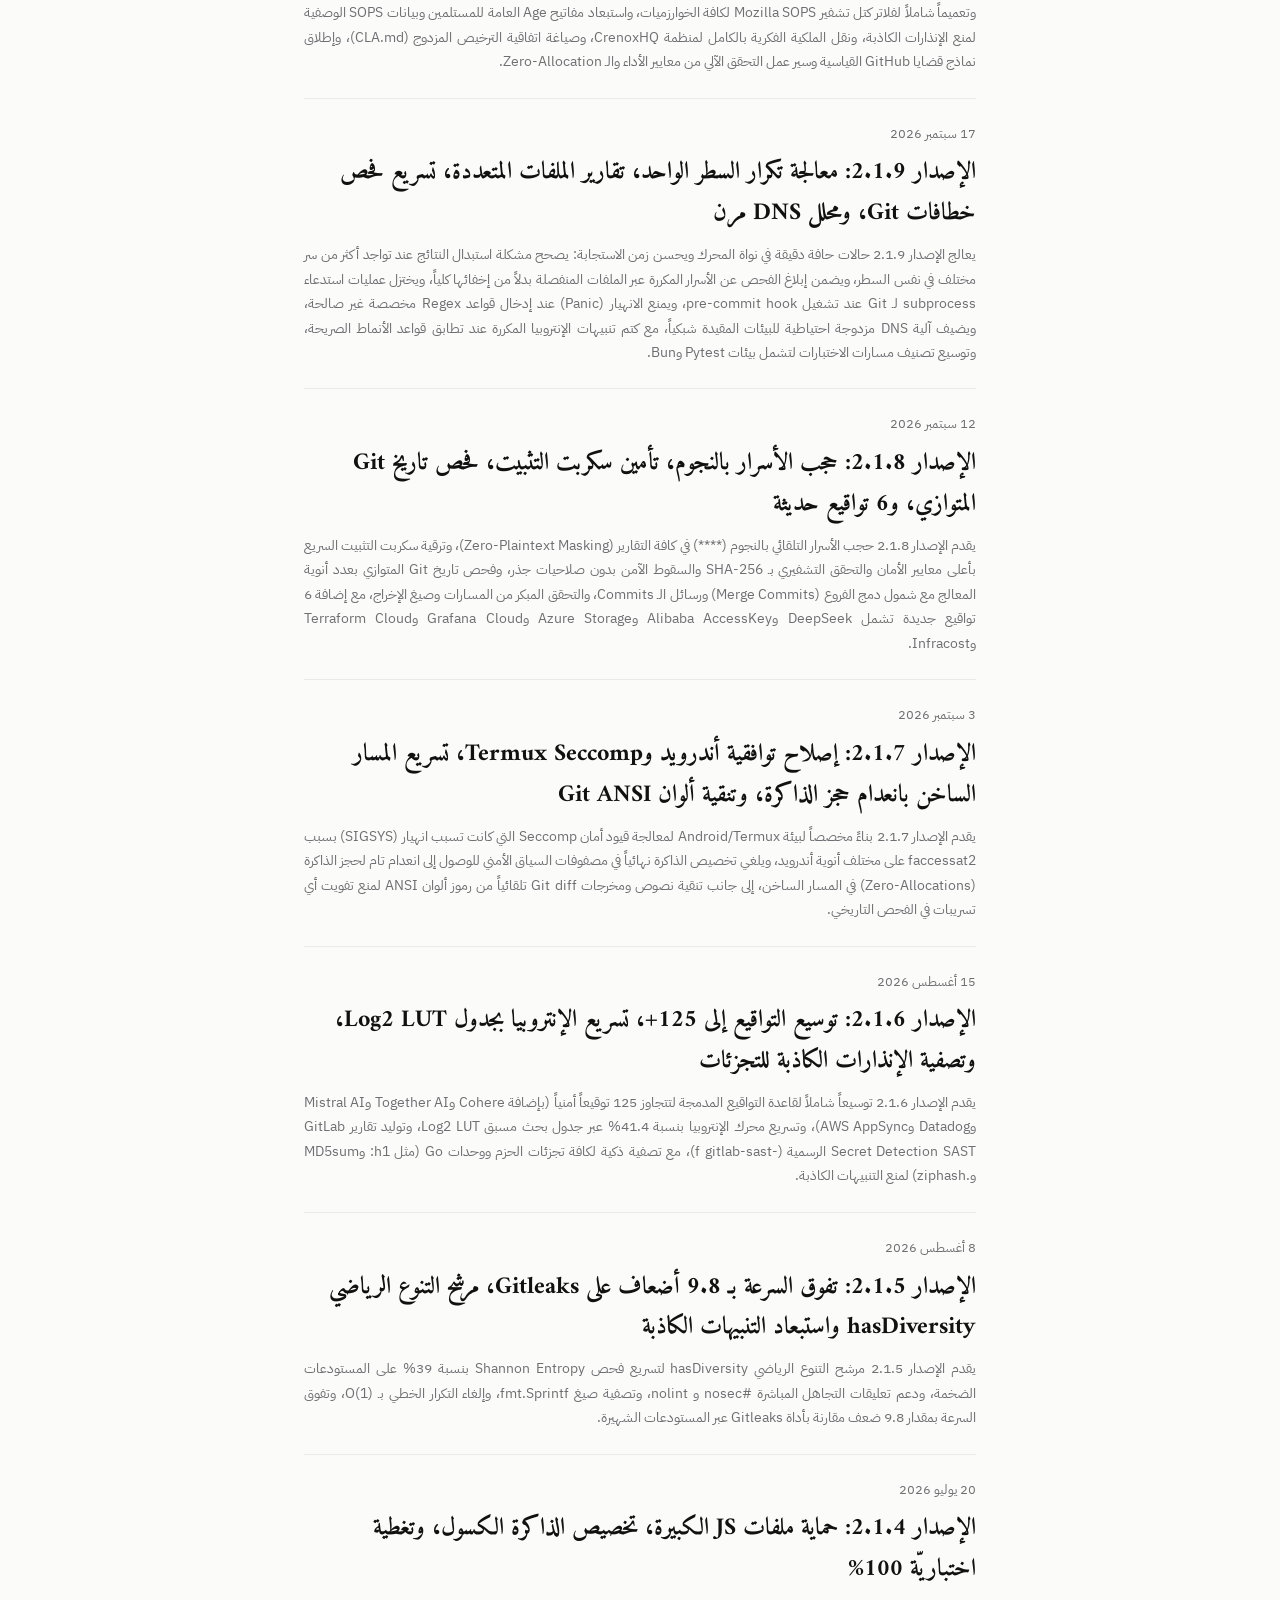
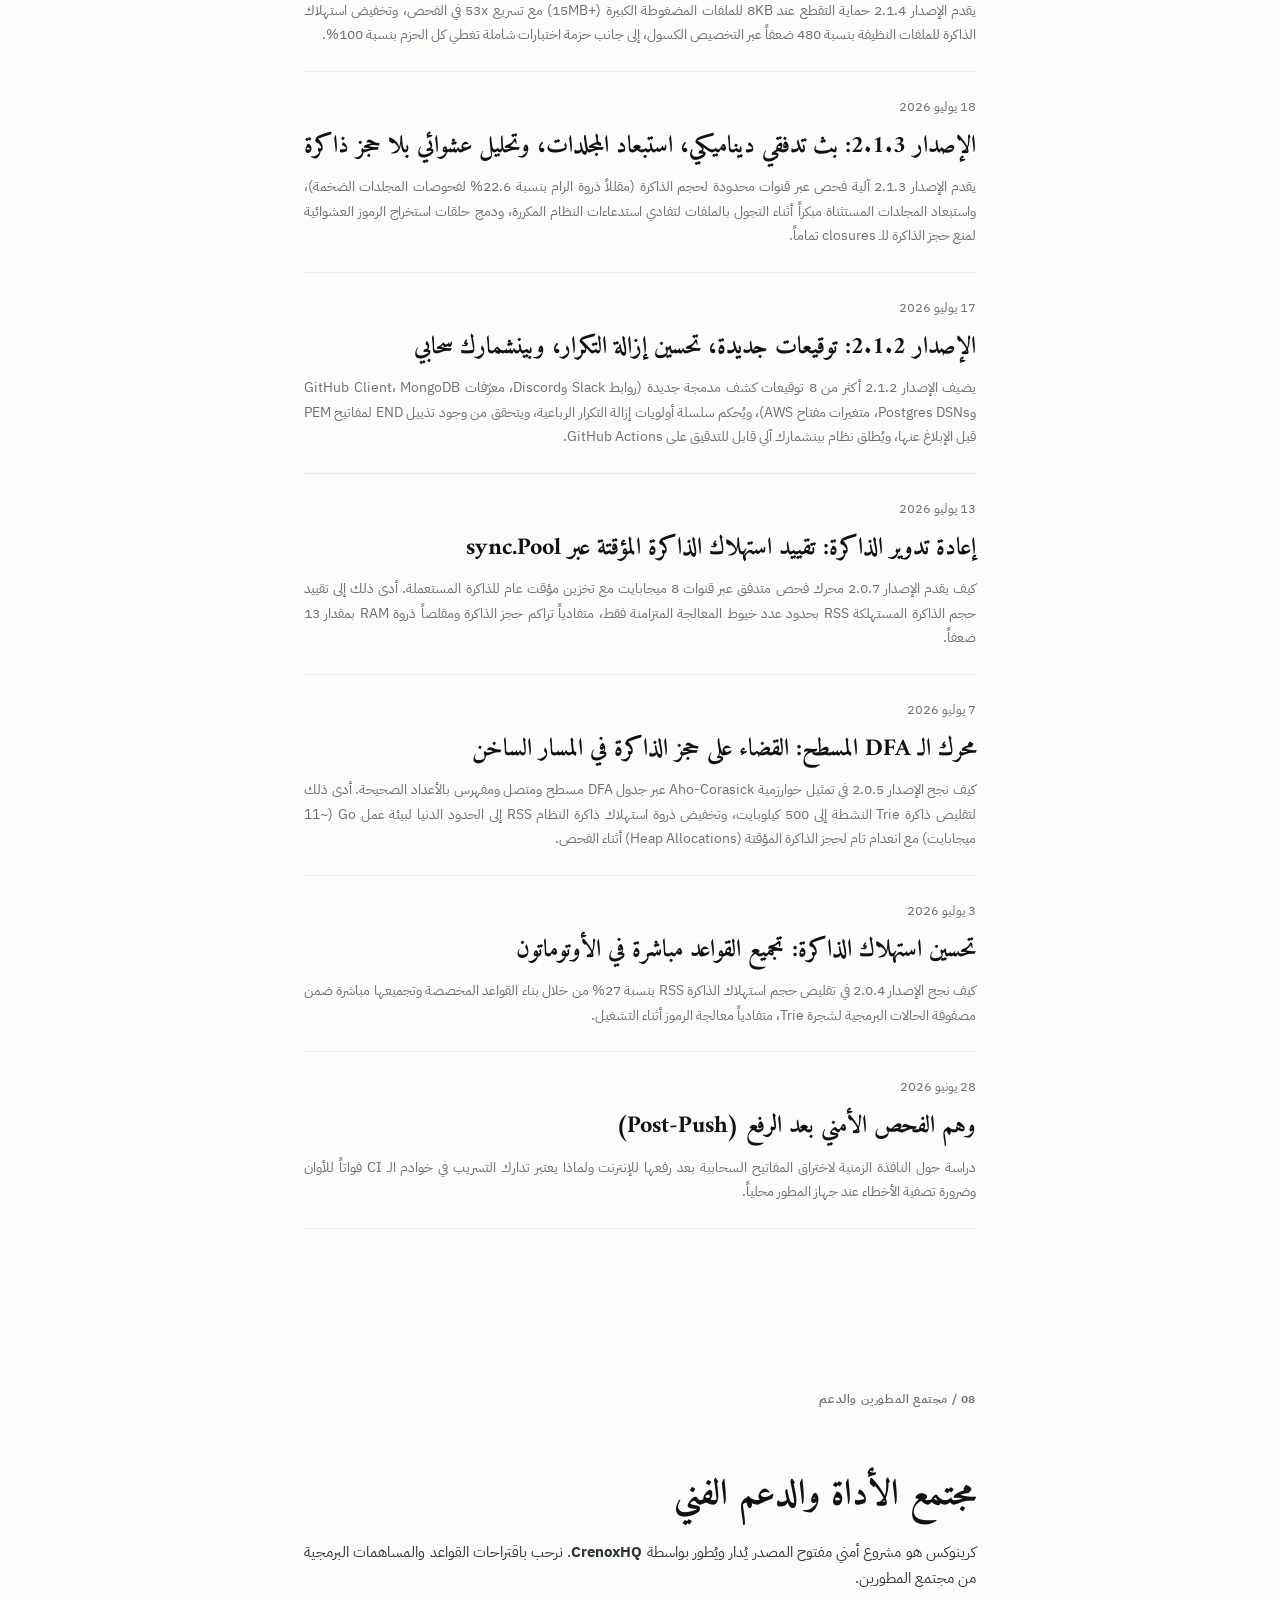
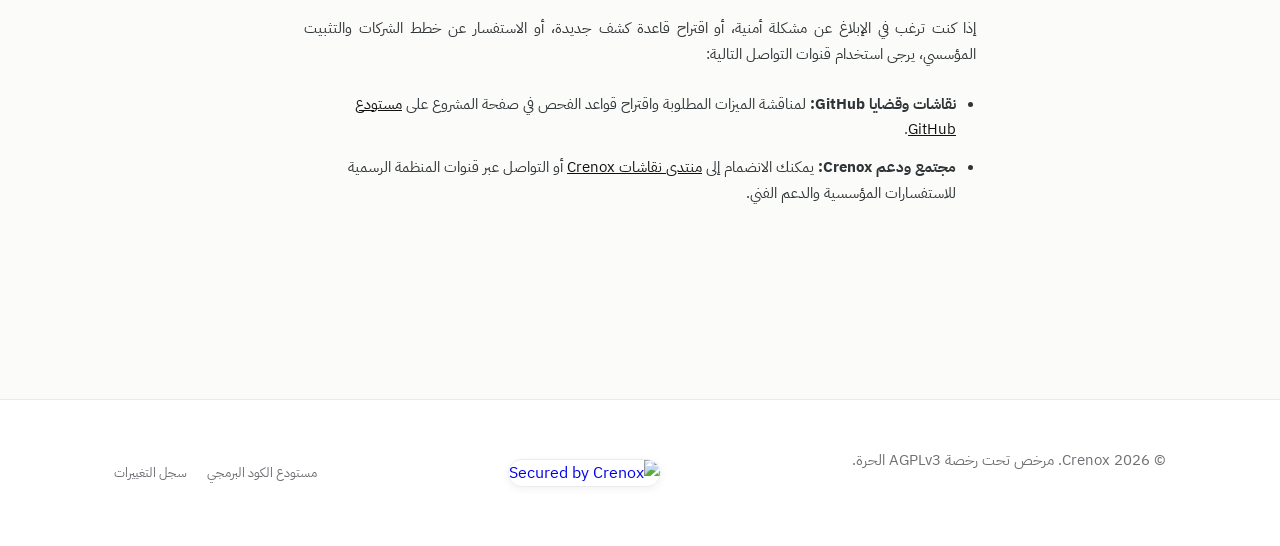
==== commit 841a749f: "docs: document zero-tolerance and fail-closed policies in web portals" ====
--- a/docs/index-ar.html
+++ b/docs/index-ar.html
@@ -340,7 +340,7 @@
             <p>يدعم كرينوكس عدة طرق تشغيل مختلفة لتناسب احتياجات المطورين وسير العمل محلياً أو في الخوادم البعيدة:</p>
 
             <h3>1. فاحص الالتزام التلقائي (Pre-Commit)</h3>
-            <p>يتم تشغيله تلقائياً بواسطة git عند كتابة أمر الالتزام. يقوم بقراءة الملفات المجهزة جزئياً فقط وفحصها في الذاكرة لمنع الالتزام إذا كانت تحتوي على أسرار.</p>
+            <p>يتم تشغيله تلقائياً بواسطة git عند كتابة أمر الالتزام. يقوم بقراءة الملفات المجهزة وفحصها في الذاكرة وفق سياسة عدم التسامح المطلق والإغلاق عند الفشل (Zero-Tolerance & Fail-Closed): أي اكتشاف أمني مهما كانت درجته أو أي ملف يتعذر قراءته يمنع الالتزام فوراً (كود الخروج 1).</p>
             <pre class="font-mono">crenox run</pre>
 
             <h3>2. الفحص اليدوي للمجلدات</h3>
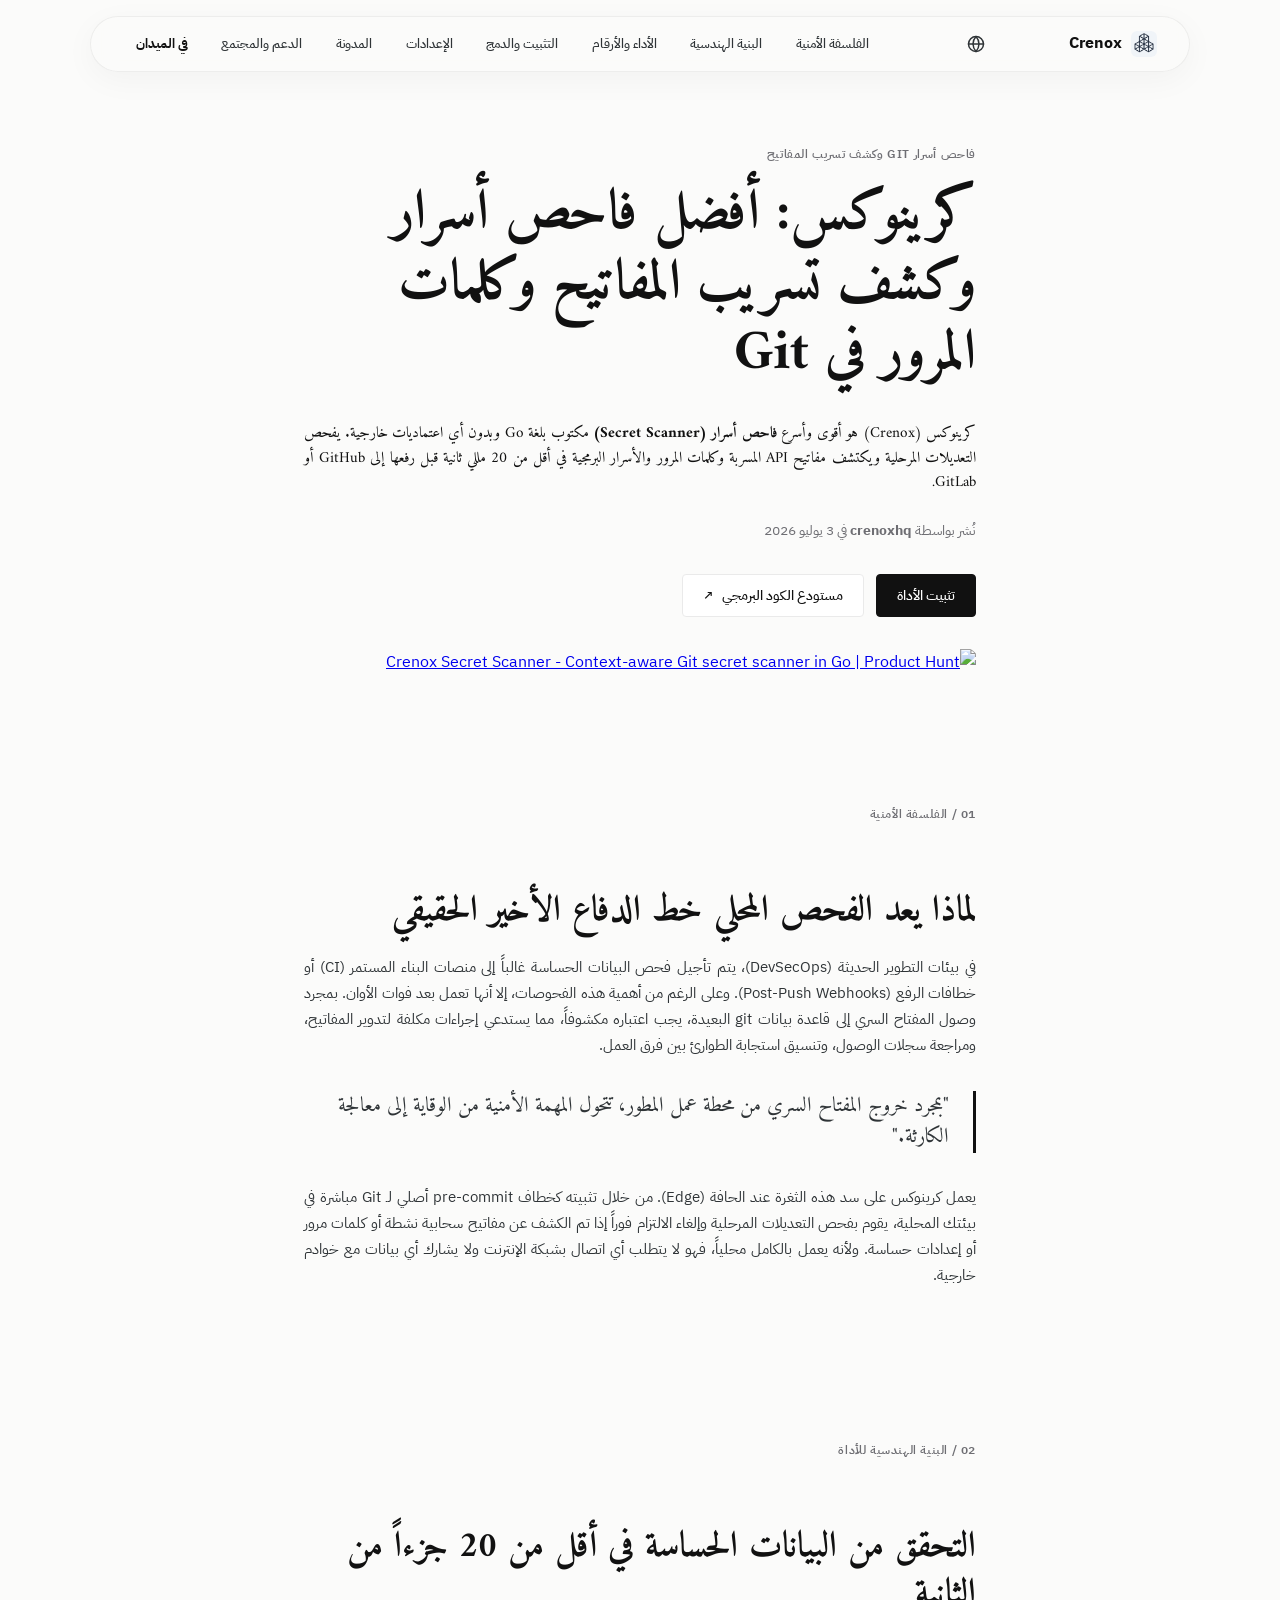
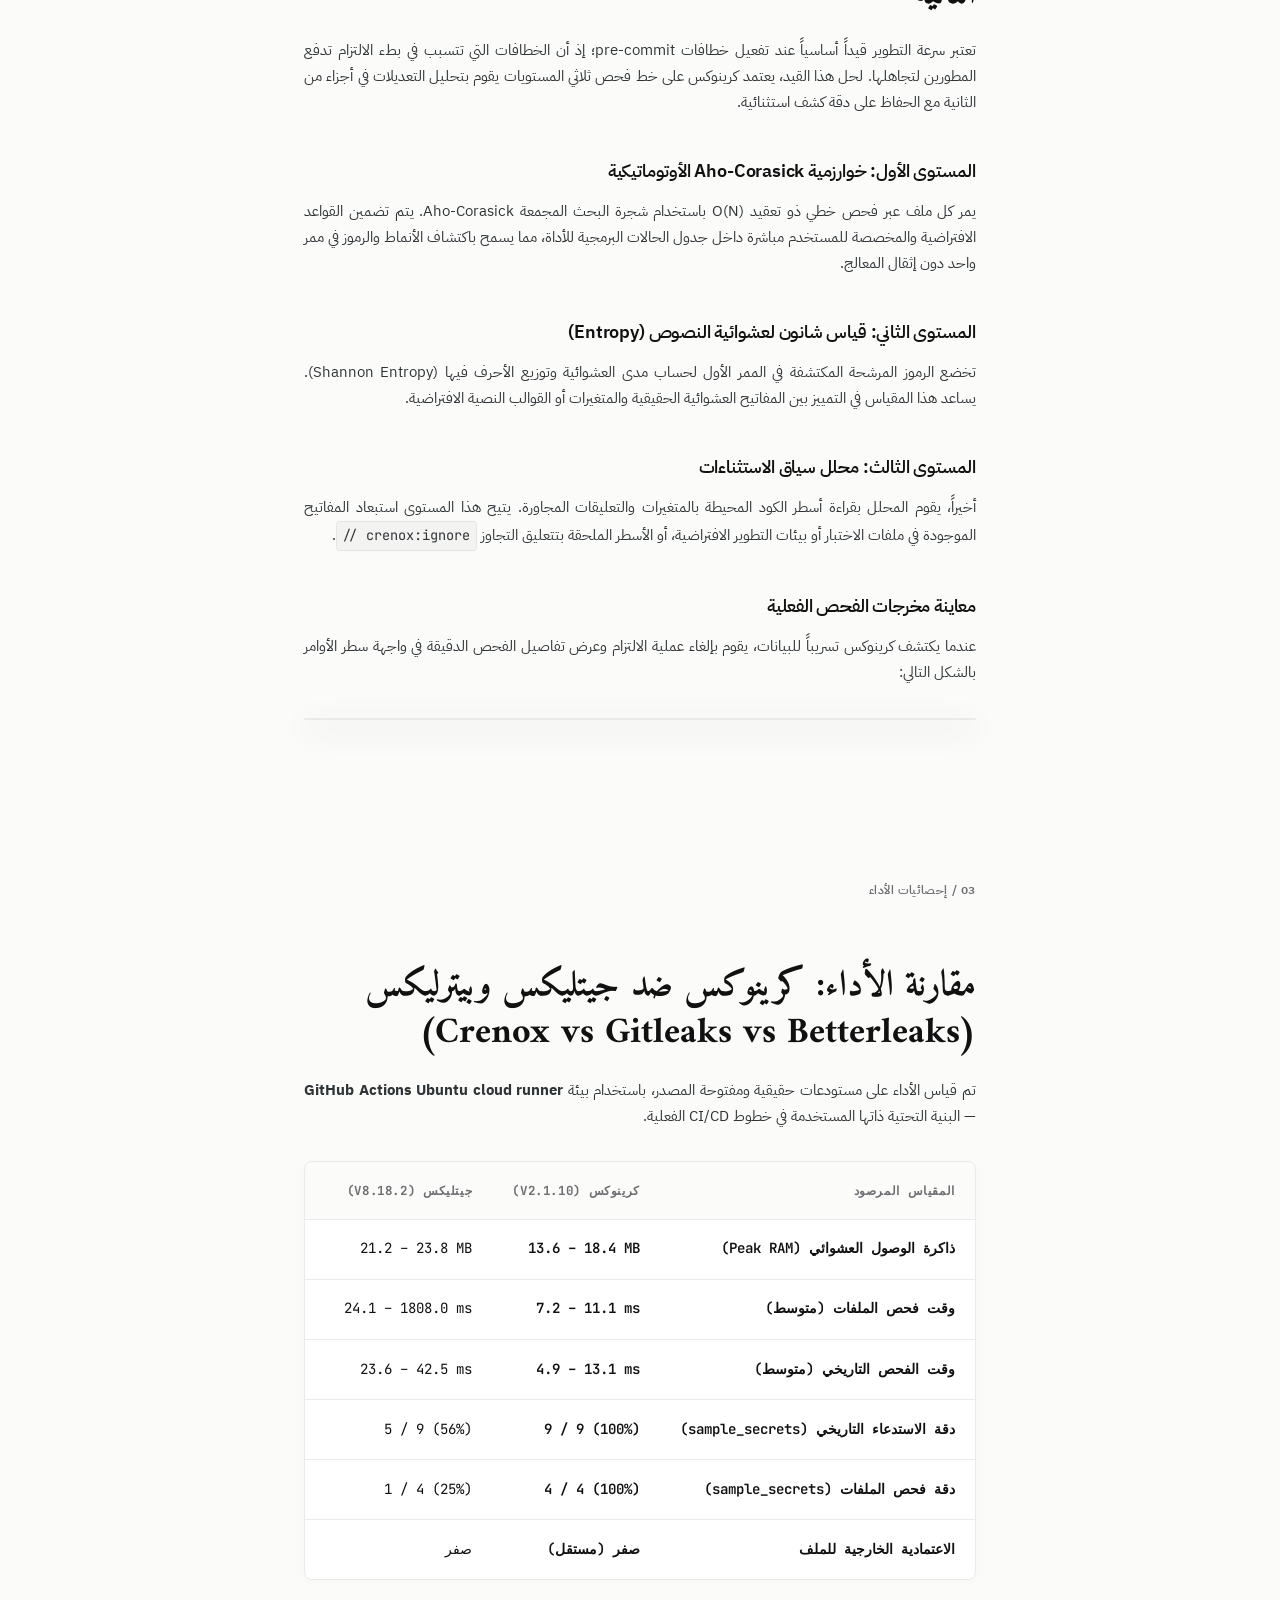
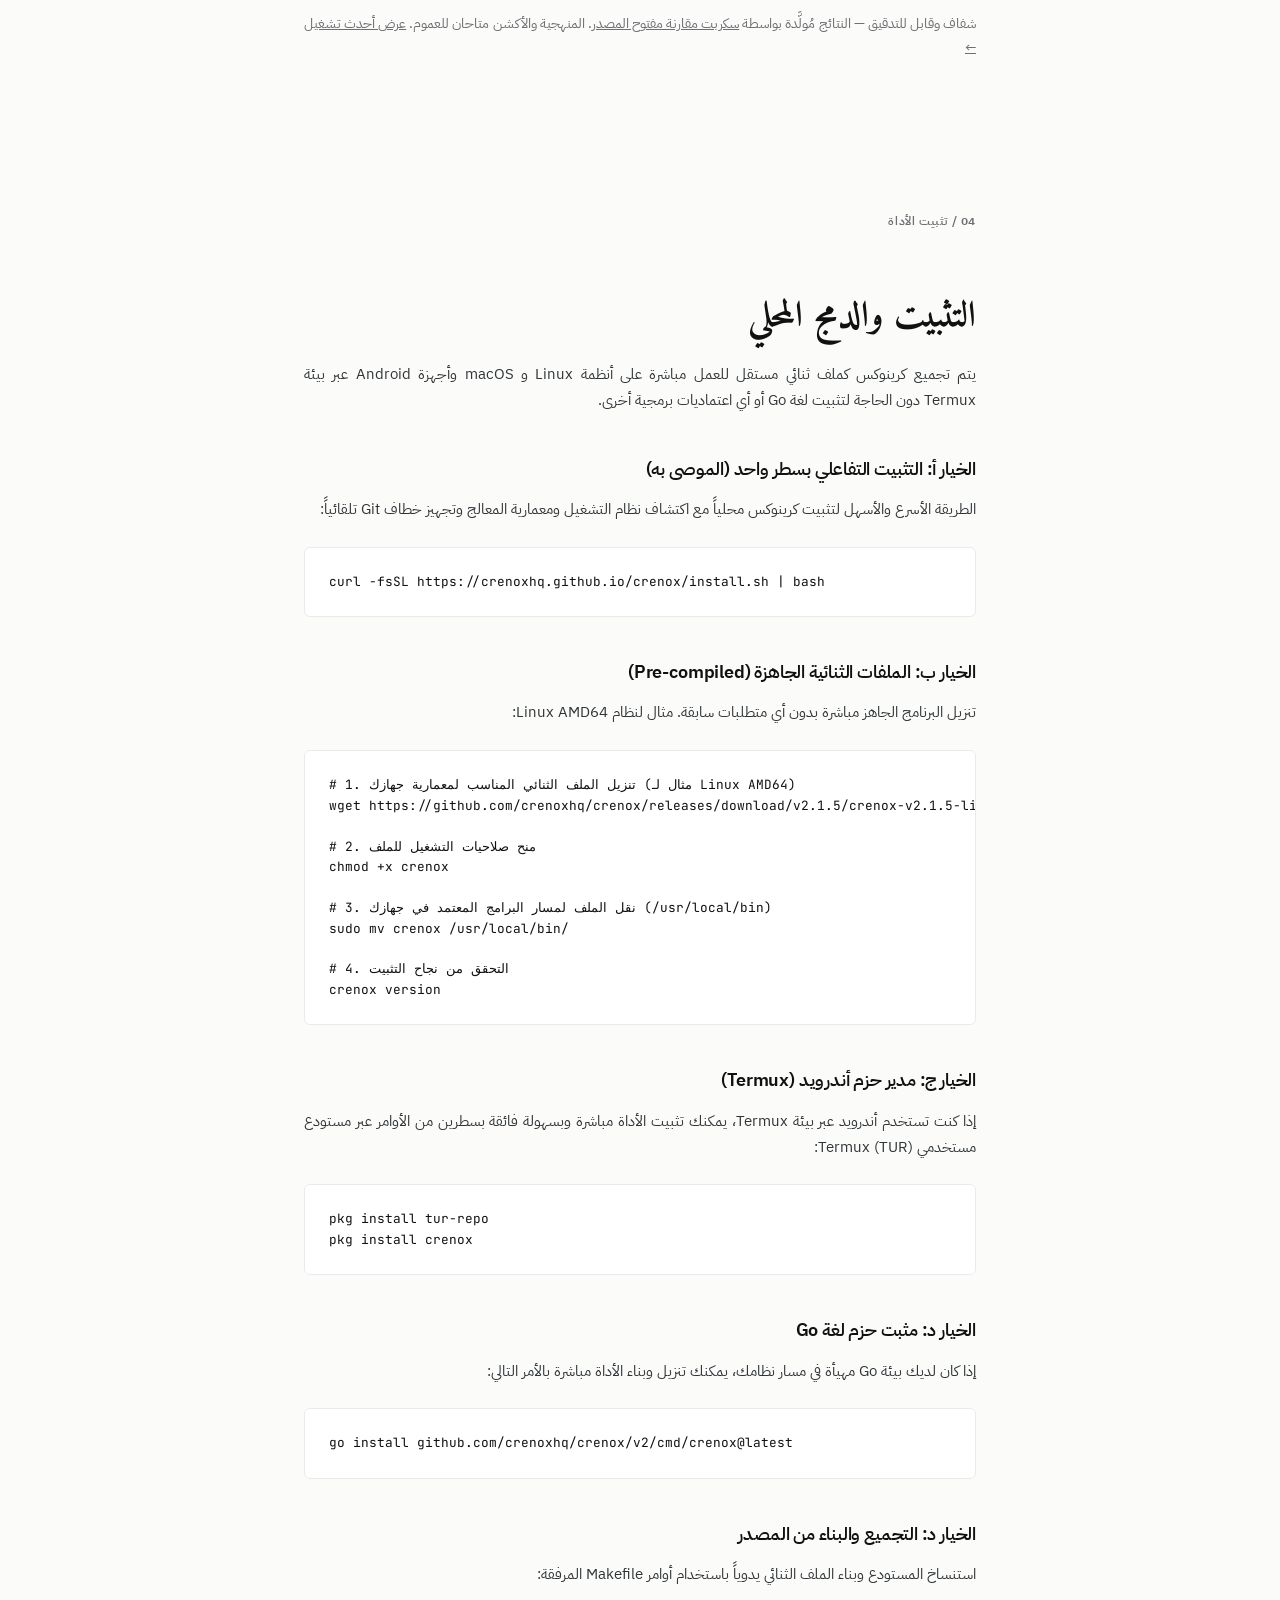
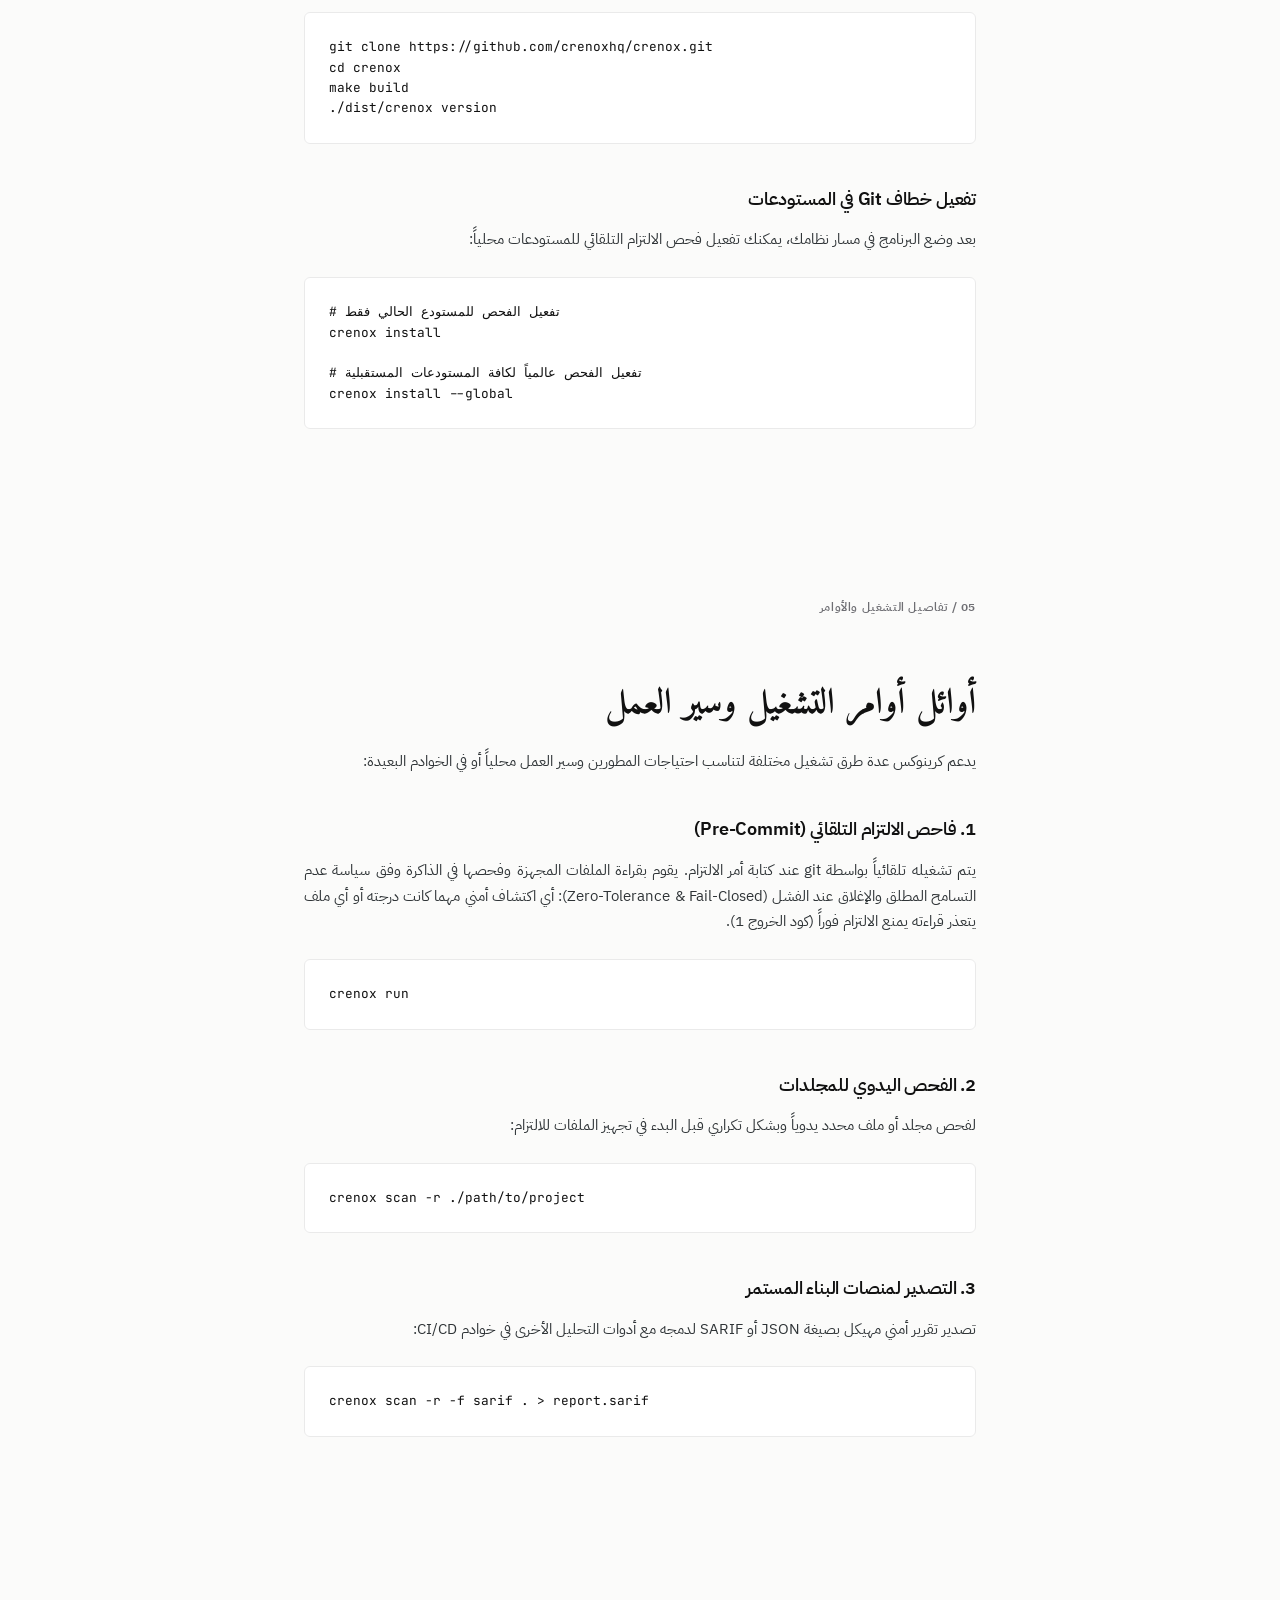
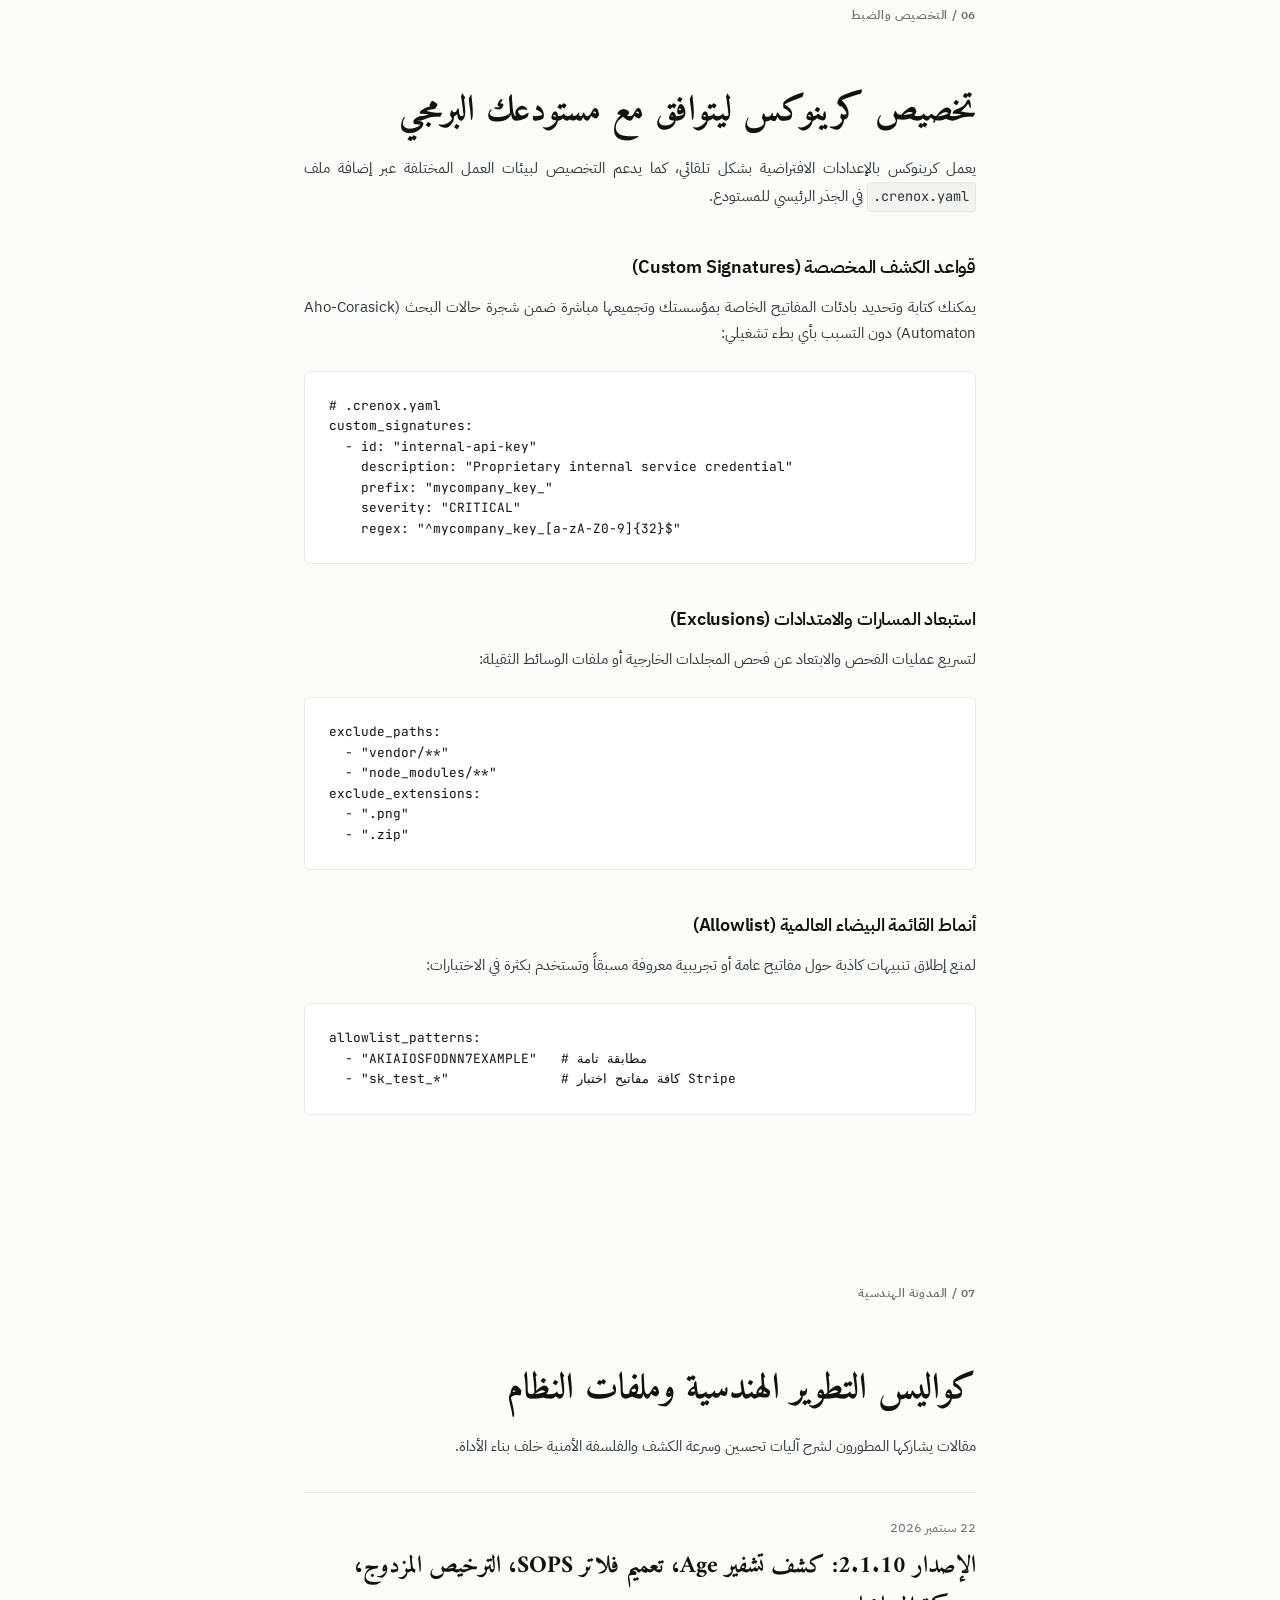
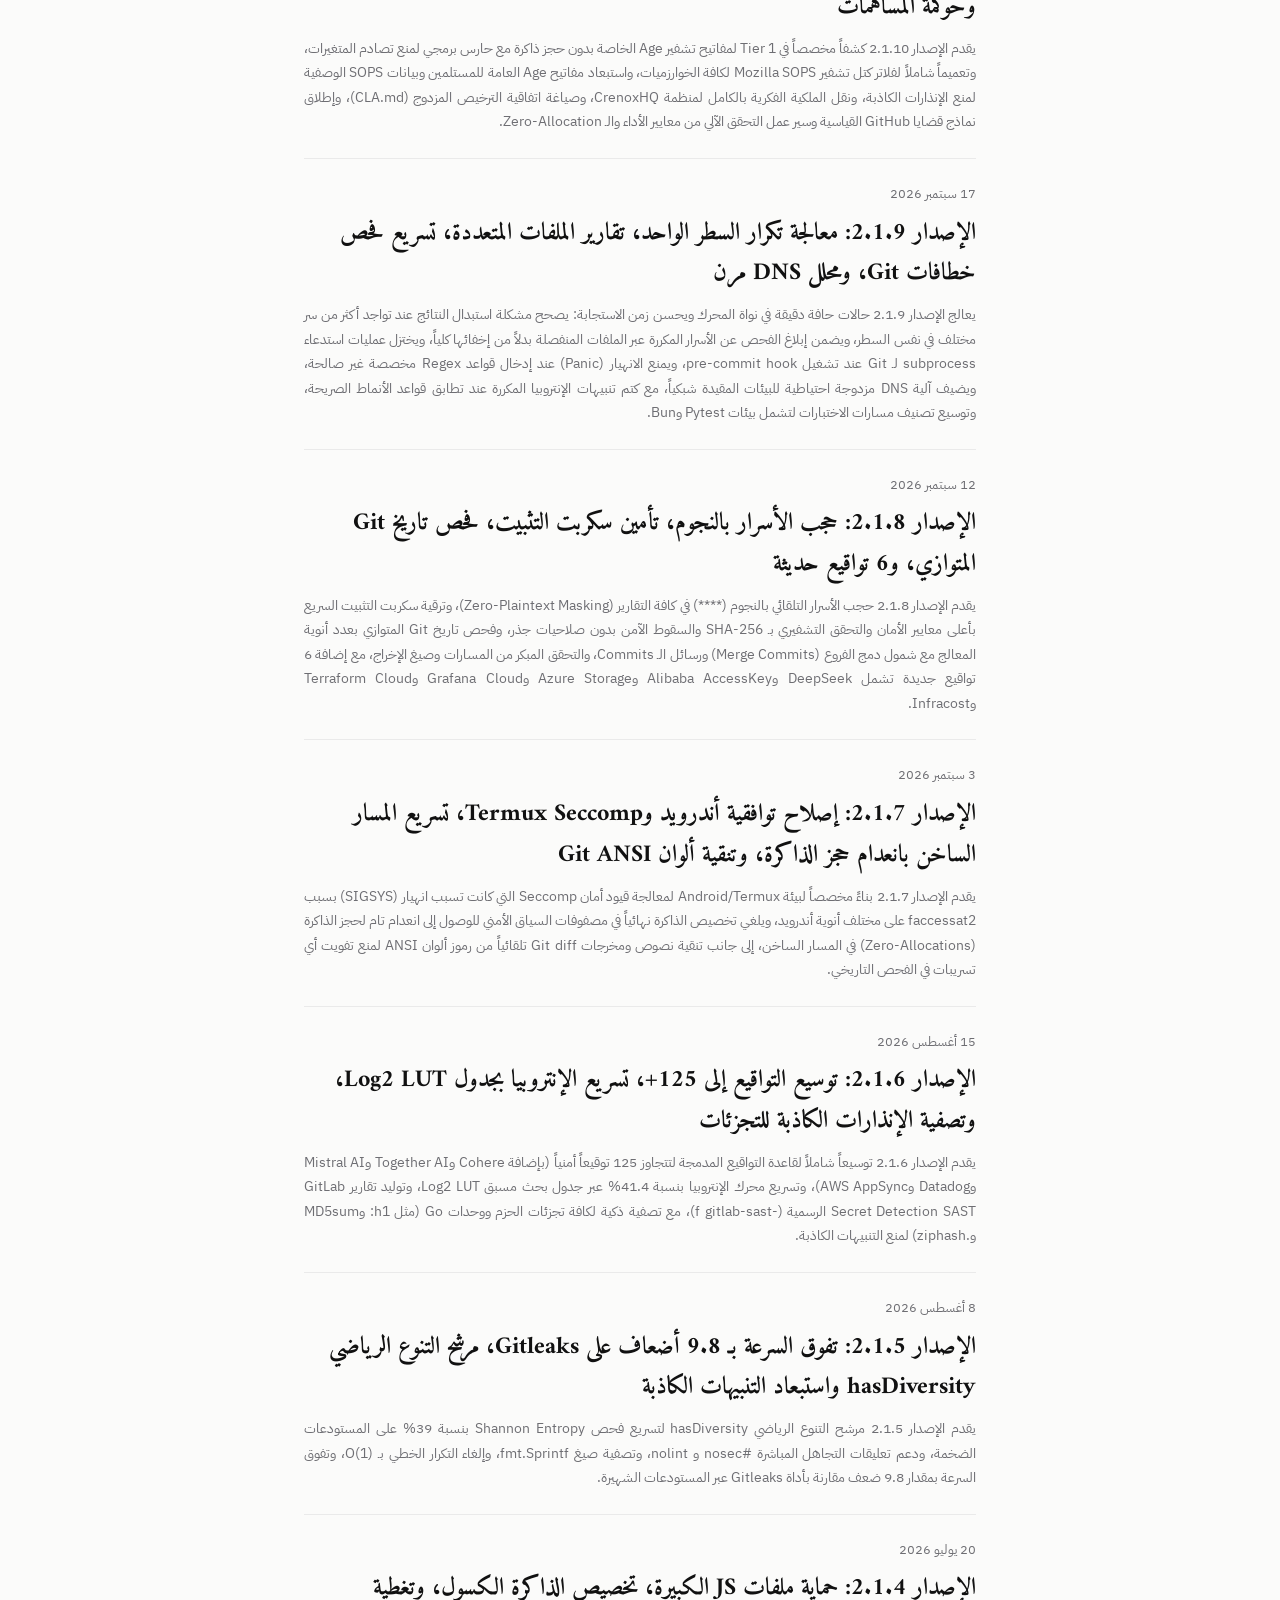
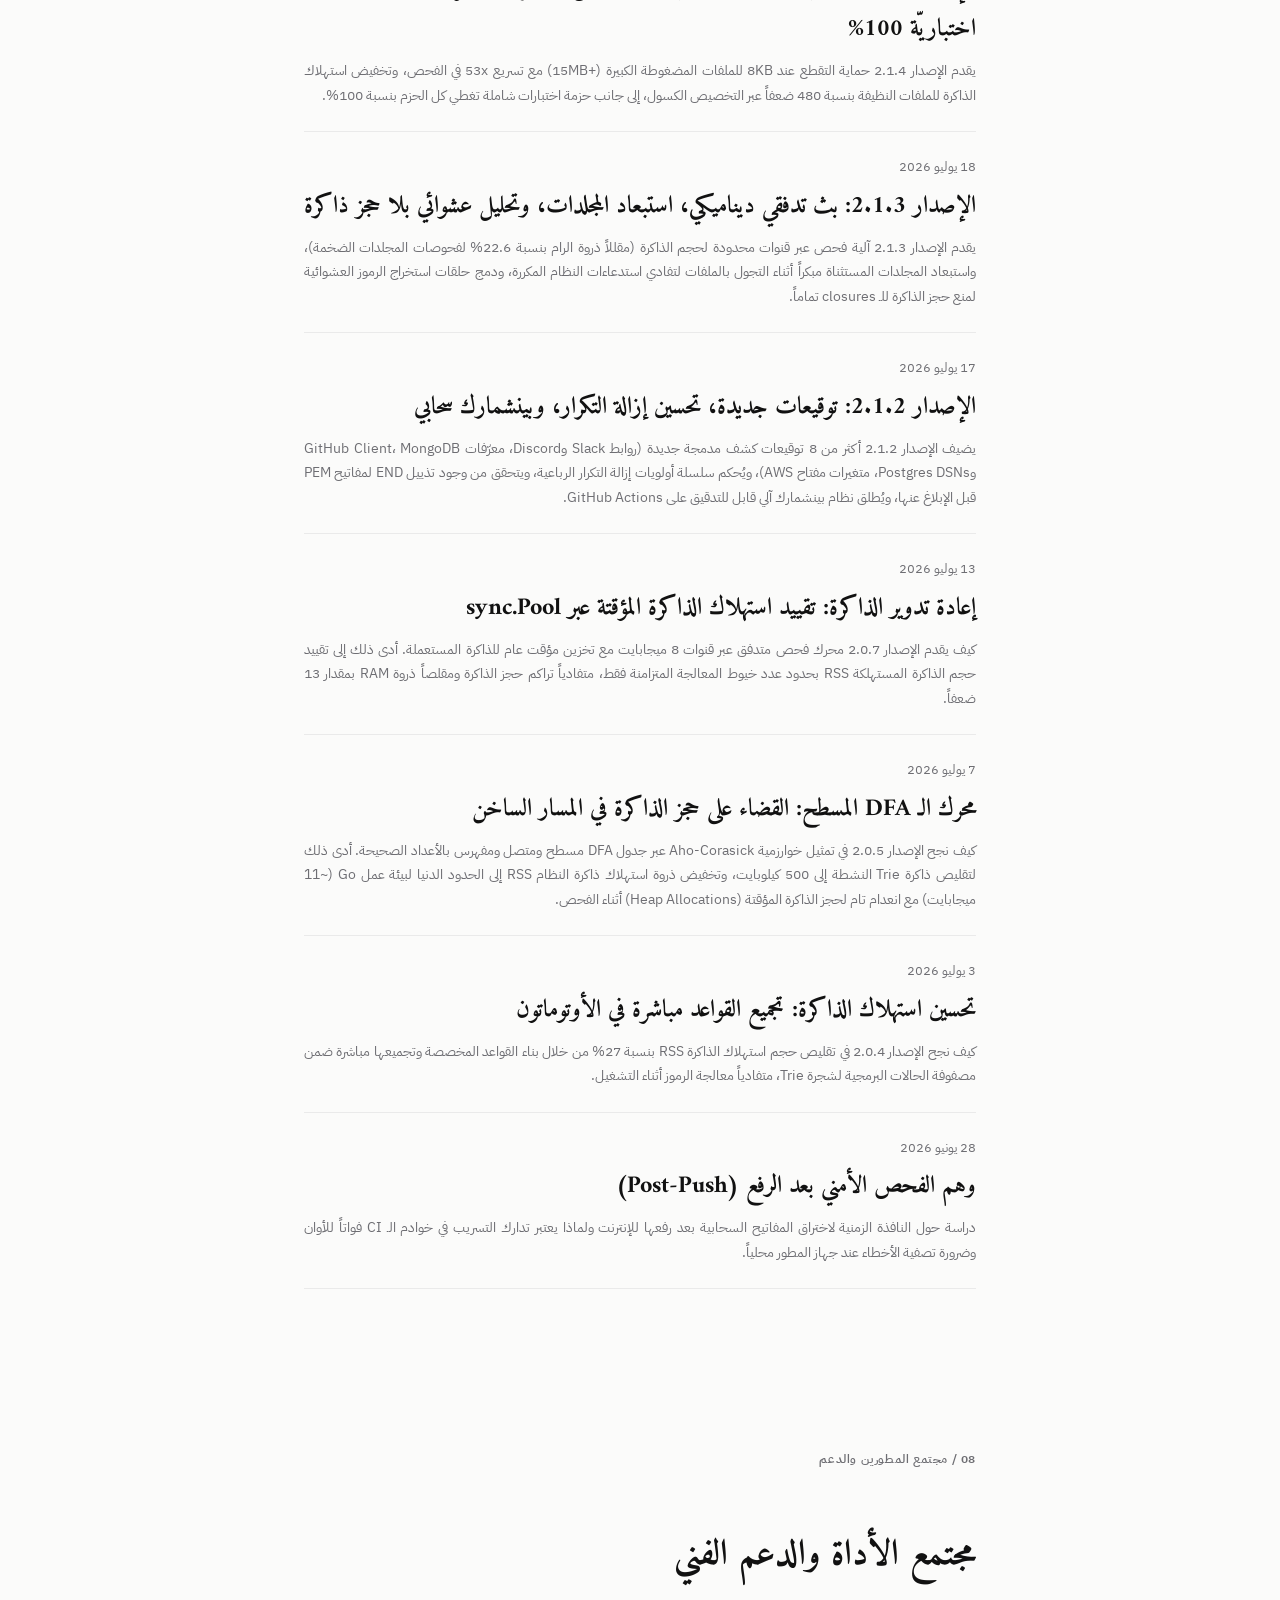
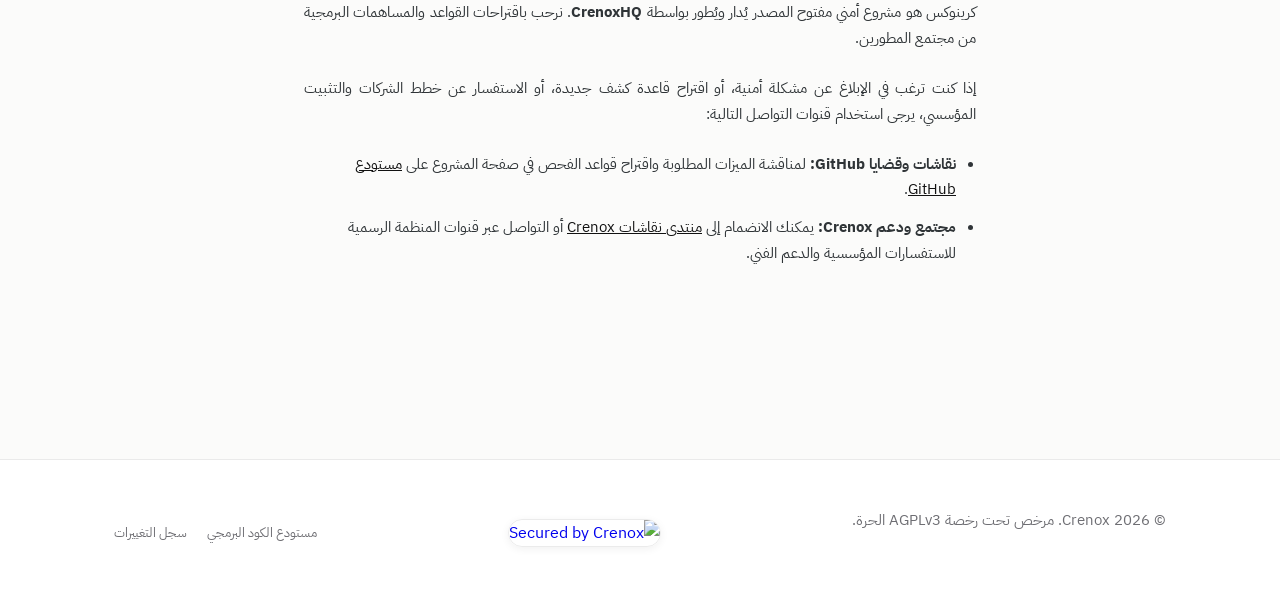
==== commit 2e776f79: "docs: update performance and accuracy benchmark tables with latest cloud runner metrics" ====
--- a/docs/index-ar.html
+++ b/docs/index-ar.html
@@ -240,27 +240,33 @@
                     <tbody>
                         <tr>
                             <td class="spec-label">ذاكرة الوصول العشوائي (Peak RAM)</td>
-                            <td style="font-weight: 600; color: var(--color-text-primary); direction: ltr; text-align: right;">13.8 – 17.6 MB</td>
-                            <td style="direction: ltr; text-align: right;">22.1 – 25.8 MB</td>
-                            <td style="direction: ltr; text-align: right;">43.7 – 73.3 MB</td>
+                            <td style="font-weight: 600; color: var(--color-text-primary); direction: ltr; text-align: right;">13.6 – 18.4 MB</td>
+                            <td style="direction: ltr; text-align: right;">21.2 – 23.8 MB</td>
+                            <td style="direction: ltr; text-align: right;">30.4 – 73.0 MB</td>
                         </tr>
                         <tr>
                             <td class="spec-label">وقت فحص الملفات (متوسط)</td>
-                            <td style="font-weight: 600; color: var(--color-text-primary); direction: ltr; text-align: right;">6.8 – 11.0 ms</td>
-                            <td style="direction: ltr; text-align: right;">21.0 – 1359.7 ms</td>
-                            <td style="direction: ltr; text-align: right;">78.7 – 606.3 ms</td>
+                            <td style="font-weight: 600; color: var(--color-text-primary); direction: ltr; text-align: right;">7.2 – 11.1 ms</td>
+                            <td style="direction: ltr; text-align: right;">24.1 – 1808.0 ms</td>
+                            <td style="direction: ltr; text-align: right;">94.4 – 753.3 ms</td>
                         </tr>
                         <tr>
                             <td class="spec-label">وقت الفحص التاريخي (متوسط)</td>
-                            <td style="font-weight: 600; color: var(--color-text-primary); direction: ltr; text-align: right;">4.7 – 10.8 ms</td>
-                            <td style="direction: ltr; text-align: right;">20.6 – 35.0 ms</td>
-                            <td style="direction: ltr; text-align: right;">25.7 – 230.0 ms</td>
+                            <td style="font-weight: 600; color: var(--color-text-primary); direction: ltr; text-align: right;">4.9 – 13.1 ms</td>
+                            <td style="direction: ltr; text-align: right;">23.6 – 42.5 ms</td>
+                            <td style="direction: ltr; text-align: right;">32.0 – 293.1 ms</td>
                         </tr>
                         <tr>
                             <td class="spec-label">دقة الاستدعاء التاريخي (sample_secrets)</td>
                             <td style="font-weight: 600; color: var(--color-text-primary); direction: ltr; text-align: right;">9 / 9 (100%)</td>
                             <td style="direction: ltr; text-align: right;">5 / 9 (56%)</td>
                             <td style="direction: ltr; text-align: right;">6 / 9 (67%)</td>
+                        </tr>
+                        <tr>
+                            <td class="spec-label">دقة فحص الملفات (sample_secrets)</td>
+                            <td style="font-weight: 600; color: var(--color-text-primary); direction: ltr; text-align: right;">4 / 4 (100%)</td>
+                            <td style="direction: ltr; text-align: right;">1 / 4 (25%)</td>
+                            <td style="direction: ltr; text-align: right;">2 / 4 (50%)</td>
                         </tr>
                         <tr>
                             <td class="spec-label">الاعتمادية الخارجية للملف</td>
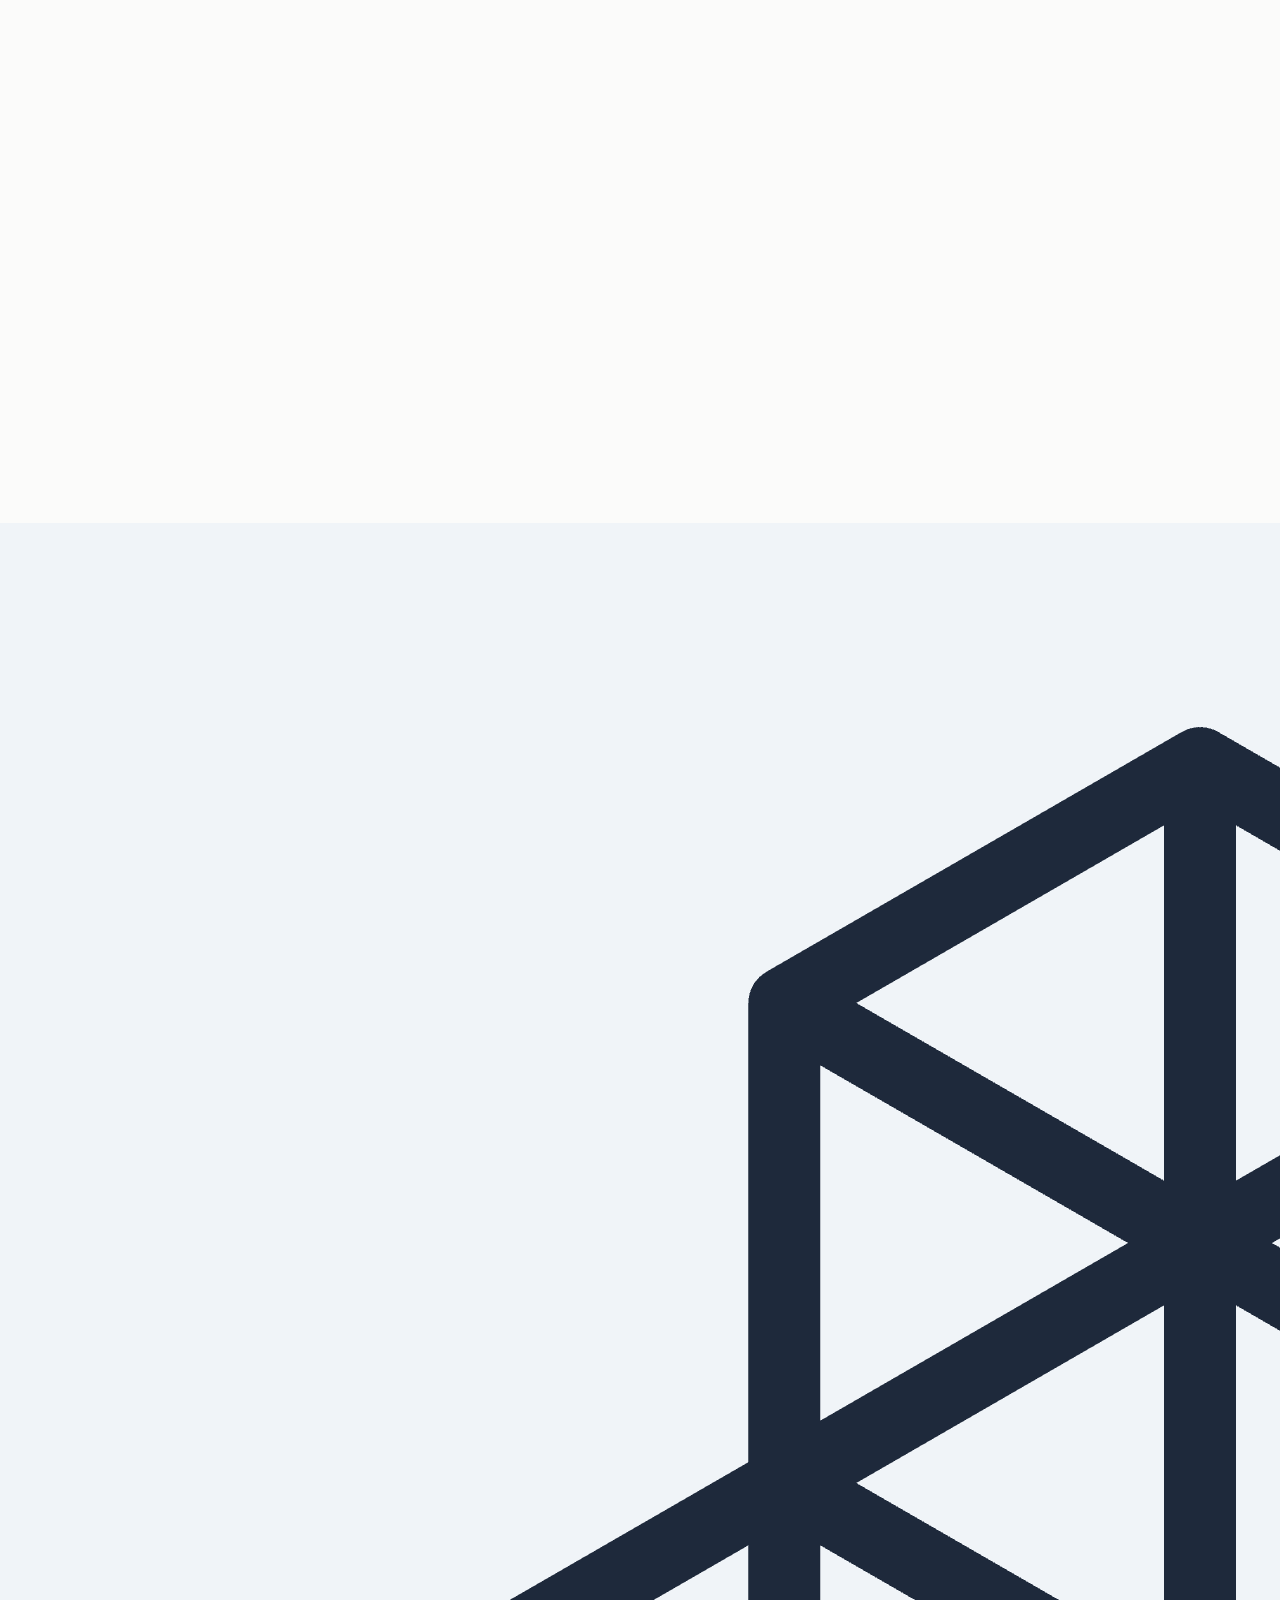
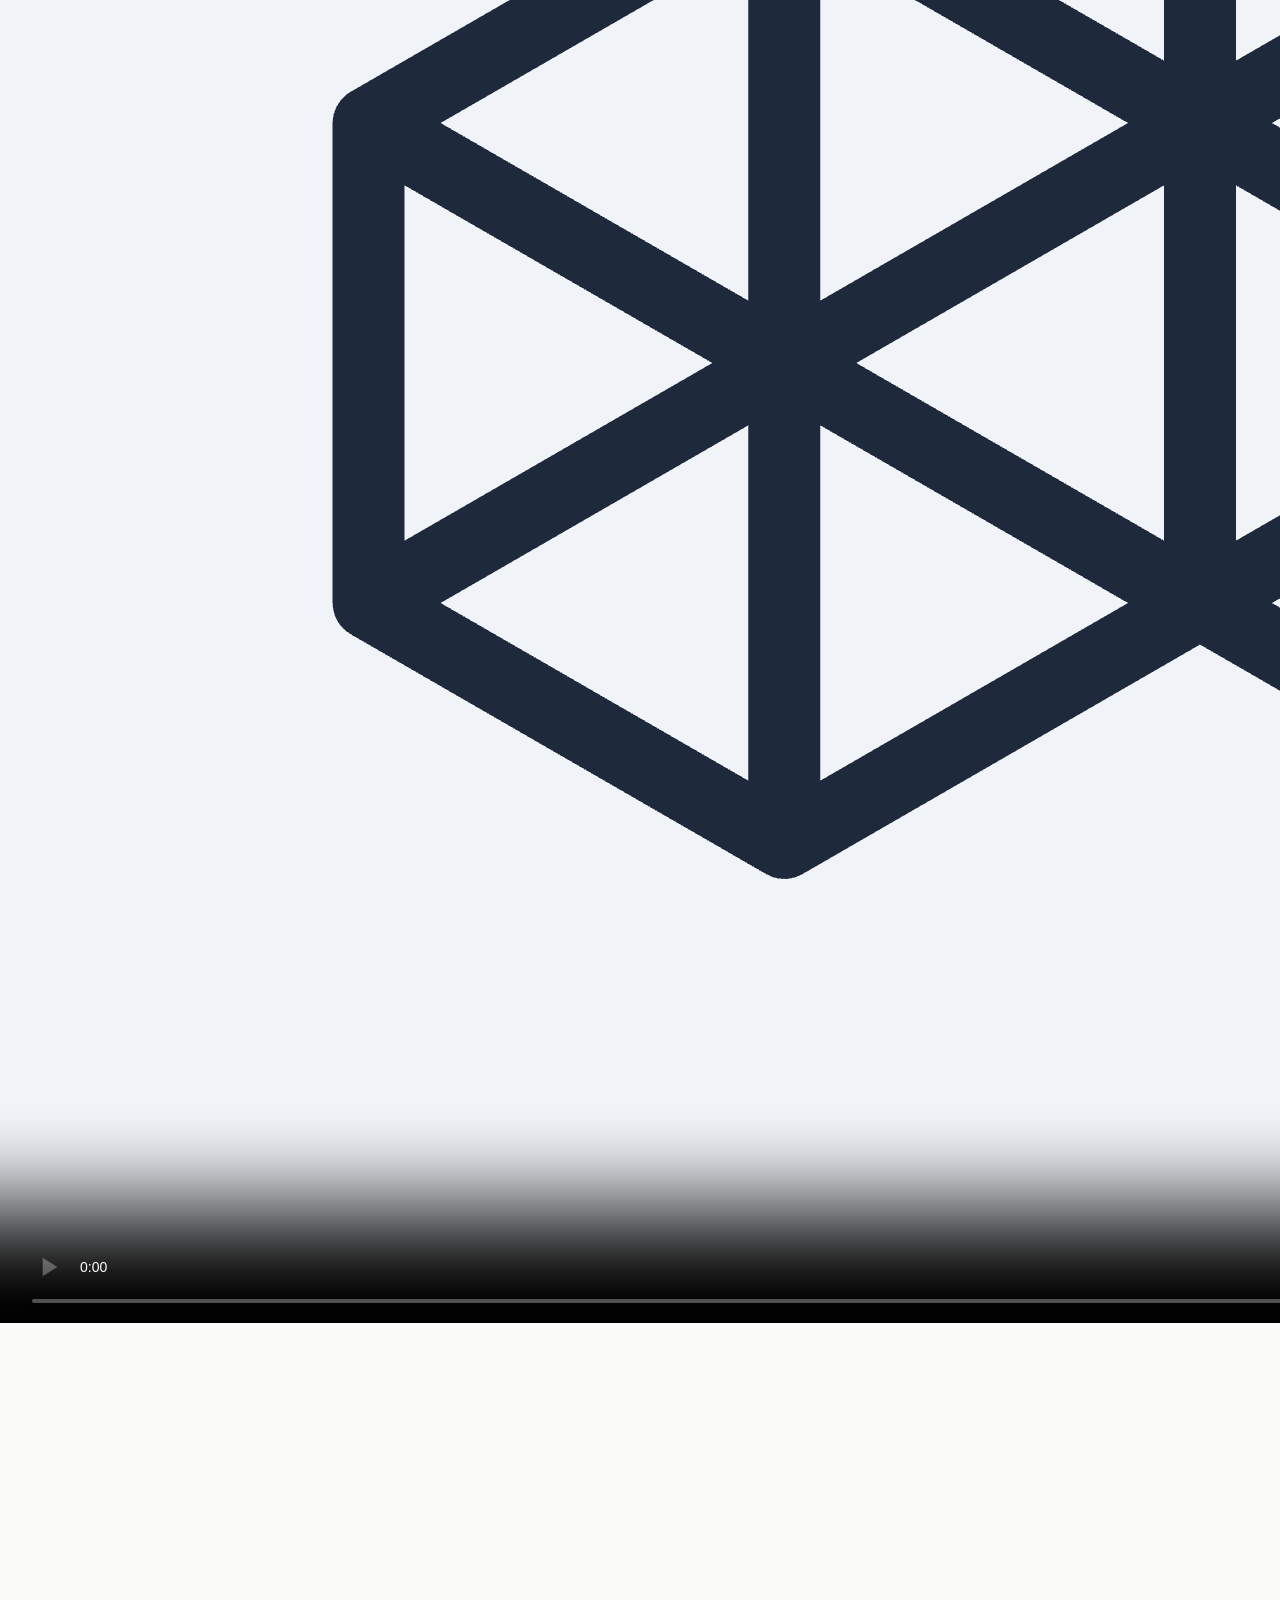
==== commit 7e8a65a4: "docs: update and reorder installation methods across documentation - Add official Homebrew tap (cren" ====
--- a/docs/index-ar.html
+++ b/docs/index-ar.html
@@ -3,12 +3,12 @@
 <head>
     <meta charset="UTF-8">
     <meta name="viewport" content="width=device-width, initial-scale=1.0">
-    <title>كرينوكس (Crenox) — أفضل فاحص أسرار وكشف تسريب المفاتيح في Git | بديل Gitleaks</title>
+    <title>كرينوكس — فحص أسرار Git واعتراض التسريب في الذاكرة</title>
     
     <!-- Meta Descriptions for SEO -->
-    <meta name="description" content="كرينوكس هو فاحص أسرار سريع ومجاني ومفتوح المصدر بلغة Go. يكشف تسريب مفاتيح API وكلمات المرور والرموز السرية في مستودعات Git وخطافات Pre-commit في أقل من 20 مللي ثانية بدون استهلاك موارد. بديل Gitleaks فائق السرعة.">
-    <meta name="keywords" content="فاحص أسرار, فحص الأسرار البرمجية, كشف تسريب المفاتيح, فاحص مفاتيح API, بديل gitleaks, فحص git secrets, كشف كلمات المرور, فحص الثغرات, حماية الشيفرة البرمجية, secret scanner, git secret scanner, credentials scanner, pre-commit hook, gitleaks alternative, git-secrets alternative, SAST secret detection">
-    <meta name="author" content="crenoxhq">
+    <meta name="description" content="أداة كرينوكس (Crenox) لفحص أسرار Git محلياً بلغة Go بدون اعتماديات. فحص التعديلات في ذاكرة محطة العمل لمنع تسريب المفاتيح وبيانات الاعتماد قبل إتمام الالتزام.">
+    <meta name="keywords" content="كرينوكس, كرينوكس برو, Crenox, Crenox Pro, فاحص أسرار, فحص الأسرار البرمجية, كشف تسريب المفاتيح, فاحص مفاتيح API, بديل gitleaks, بديل trufflehog, بديل gitguardian, بديل detect-secrets, فحص git secrets, كشف كلمات المرور, حماية الشيفرة البرمجية, pre-commit hook, devsecops">
+    <meta name="author" content="CrenoxHQ">
     <meta name="robots" content="index, follow, max-snippet:-1, max-image-preview:large, max-video-preview:-1">
     <meta name="google-site-verification" content="googledc7329401f946fab">
     
@@ -23,15 +23,16 @@
     <!-- Open Graph / Facebook -->
     <meta property="og:type" content="website">
     <meta property="og:url" content="https://crenoxhq.github.io/crenox/index-ar.html">
-    <meta property="og:title" content="كرينوكس (Crenox) — فاحص أسرار Git وكشف تسريب المفاتيح في Pre-Commit">
-    <meta property="og:description" content="فاحص أسرار ومفاتيح برمجية فائق السرعة بلغة Go. يفحص مستودعات Git ويكشف أسرار ومفاتيح API في أقل من 20 مللي ثانية مع دعم كامل لتقارير GitLab SAST و SARIF.">
+    <meta property="og:title" content="كرينوكس — فحص أسرار Git واعتراض التسريب في الذاكرة">
+    <meta property="og:description" content="أداة فحص أسرار خفيفة بلغة Go وبدون أي متطلبات تشغيل. تحمي مستودعات Git من تسريب المفاتيح محلياً.">
     <meta property="og:image" content="https://crenoxhq.github.io/crenox/social-card.png">
+    <meta property="og:site_name" content="كرينوكس">
     <meta property="og:locale" content="ar_AR">
 
     <!-- Twitter Card -->
     <meta name="twitter:card" content="summary_large_image">
     <meta name="twitter:url" content="https://crenoxhq.github.io/crenox/index-ar.html">
-    <meta name="twitter:title" content="كرينوكس (Crenox) — فاحص أسرار Git فائق السرعة">
+    <meta name="twitter:title" content="كرينوكس — فحص أسرار Git محلياً">
     <meta name="twitter:description" content="أداة فحص أسرار خفيفة بلغة Go وبدون أي متطلبات تشغيل. تحمي مستودعات Git من تسريب المفاتيح محلياً.">
     <meta name="twitter:image" content="https://crenoxhq.github.io/crenox/social-card.png">
 
@@ -40,9 +41,9 @@
     {
       "@context": "https://schema.org",
       "@type": "SoftwareApplication",
-      "name": "Crenox",
-      "alternateName": ["Crenox Secret Scanner", "كرينوكس", "فاحص أسرار كرينوكس"],
-      "description": "فاحص أسرار وخطاف pre-commit أمني فائق السرعة بلغة Go لكشف تسريب المفاتيح وكلمات المرور والرموز السرية في Git محلياً.",
+      "name": "Crenox Pro",
+      "alternateName": ["Crenox Pro", "كرينوكس برو", "Crenox"],
+      "description": "منصة كرينوكس برو لفحص واعتراض أسرار Git محلياً بلغة Go بدون أي متطلبات تشغيل.",
       "operatingSystem": "Linux, macOS, Windows, Android (Termux)",
       "applicationCategory": "SecurityApplication",
       "softwareVersion": "2.1.10",
@@ -97,6 +98,14 @@
             "@type": "Answer",
             "text": "نعم، يدعم كرينوكس تصدير تقارير GitLab Secret Detection SAST v15.0.0 الرسمية عبر صيغة (-f gitlab-sast) وتقارير GitHub Security SARIF 2.1.0 عبر صيغة (-f sarif) بالإضافة إلى JSON و Plain."
           }
+        },
+        {
+          "@type": "Question",
+          "name": "ما الفرق بين كرينوكس وأدوات TruffleHog و detect-secrets و GitGuardian؟",
+          "acceptedAnswer": {
+            "@type": "Answer",
+            "text": "خلافاً للأدوات التي تتطلب مفسرات خارجية مثل Python (detect-secrets) أو منصات السحابة الخارجية (GitGuardian)، يعمل كرينوكس كملف ثنائي مستقل بلغة Go يفحص التعديلات محلياً في الذاكرة قبل إتمام الالتزام، وتوفر نسخة Crenox Pro إدارة مركزية للسياسات وسجلات تدقيق داخل الشبكة الخاصة للمؤسسة."
+          }
         }
       ]
     }
@@ -108,7 +117,7 @@
     <link href="https://fonts.googleapis.com/css2?family=Amiri:ital,wght@0,400;0,700;1,400;1,700&family=IBM+Plex+Sans+Arabic:wght@300;400;500;600;700&family=JetBrains+Mono:wght@400;500;600&display=swap" rel="stylesheet">
     
     <!-- Stylesheet -->
-    <link rel="stylesheet" href="style.css?v=2.1.10">
+    <link rel="stylesheet" href="style.css?v=2.2.1">
     <!-- Asciinema Player CSS -->
     <link rel="stylesheet" href="https://cdn.jsdelivr.net/npm/asciinema-player@3/dist/bundle/asciinema-player.css">
 </head>
@@ -119,10 +128,11 @@
         <div class="container-nav nav-wrapper">
             <a href="#" class="nav-logo">
                 <img src="logo.png" alt="شعار كرينوكس" class="logo-img">
-                <span class="logo-text">Crenox</span>
+                <span class="logo-text">كرينوكس</span>
             </a>
             
             <div class="nav-controls">
+                <a href="pro.html" class="nav-enterprise-link" title="طلب مسبق لنسخة Pro">نسخة Pro (طلب مسبق)</a>
                 <a href="index.html" class="lang-switch-btn" aria-label="Switch to English" title="English">
                     <svg class="lang-icon" width="18" height="18" viewBox="0 0 24 24" fill="none" stroke="currentColor" stroke-width="2" stroke-linecap="round" stroke-linejoin="round">
                         <circle cx="12" cy="12" r="10"></circle>
@@ -138,6 +148,7 @@
             </div>
 
             <div class="nav-links" id="navLinks">
+                <a href="pro.html" class="nav-link" title="النسخة المؤسسية - طلب مسبق">نسخة Pro (طلب مسبق)</a>
                 <a href="#philosophy" class="nav-link">الفلسفة الأمنية</a>
                 <a href="#pipeline" class="nav-link">البنية الهندسية</a>
                 <a href="#benchmarks" class="nav-link">الأداء والأرقام</a>
@@ -147,8 +158,8 @@
                 <a href="#community" class="nav-link">الدعم والمجتمع</a>
                 <a href="wild-ar.html" class="nav-link" style="font-weight: bold; color: var(--color-text-primary);">في الميدان</a>
                 <div class="nav-menu-badge">
-                    <a href="https://github.com/crenoxhq/crenox" target="_blank" rel="noopener noreferrer" title="Secured by Crenox">
-                        <img src="https://img.shields.io/badge/Secured%20by-Crenox-E2E8F0?style=for-the-badge&logo=shield&logoColor=0F172A&labelColor=0F172A" alt="Secured by Crenox">
+                    <a href="https://github.com/crenoxhq/crenox" target="_blank" rel="noopener noreferrer" title="Secured by Crenox Pro">
+                        <img src="https://img.shields.io/badge/Secured%20by-Crenox%20Pro-E2E8F0?style=for-the-badge&logo=shield&logoColor=0F172A&labelColor=0F172A" alt="Secured by Crenox Pro">
                     </a>
                 </div>
             </div>
@@ -161,23 +172,57 @@
         <!-- Hero Section -->
         <article class="hero-section">
             <div class="eyebrow">
-                فاحص أسرار Git وكشف تسريب المفاتيح
-            </div>
-            <h1 class="hero-title">كرينوكس: أفضل فاحص أسرار وكشف تسريب المفاتيح وكلمات المرور في Git</h1>
-            <p class="text-lead">كرينوكس (Crenox) هو أقوى وأسرع <strong>فاحص أسرار (Secret Scanner)</strong> مكتوب بلغة Go وبدون أي اعتماديات خارجية. يفحص التعديلات المرحلية ويكتشف مفاتيح API المسربة وكلمات المرور والأسرار البرمجية في أقل من 20 مللي ثانية قبل رفعها إلى GitHub أو GitLab.</p>
+                مطور بلغة Go &bull; صفر اعتماديات خارجية &bull; أقل من 20 مللي ثانية
+            </div>
+            <h1 class="hero-title">منع تسريب البيانات الحساسة قبل مغادرتها الجهاز.</h1>
+            <p class="text-lead">أداة مجمعة ثنائياً بلغة Go وبدون أي اعتماديات تشغيل خارجية، تفحص التعديلات المرحلية محلياً في ذاكرة محطة العمل لاعتراض تسريب المفاتيح وبيانات الاعتماد قبل إتمام الالتزام.</p>
             
-            <p class="text-muted" style="font-size: 0.85rem; margin-top: -1rem;">نُشر بواسطة <strong>crenoxhq</strong> في 3 يوليو 2026</p>
+            <p class="text-muted" style="font-size: 0.85rem; margin-top: -1rem;">نُشر بواسطة <strong>CrenoxHQ</strong> في 3 يوليو 2026</p>
 
             <div class="hero-actions">
-                <a href="#installation" class="btn btn-primary">تثبيت الأداة</a>
+                <a href="#installation" class="btn btn-primary">تثبيت الأداة مجاناً</a>
+                <a href="pro.html" class="btn btn-secondary">
+                    نسخة المؤسسات (طلب مسبق) &larr;
+                </a>
                 <a href="https://github.com/crenoxhq/crenox" target="_blank" class="btn btn-secondary">
                     مستودع الكود البرمجي
                     <span class="btn-icon">↗</span>
                 </a>
             </div>
-            
-            <div style="margin-top: 2rem; display: flex; align-items: center;">
-                <a href="https://www.producthunt.com/products/crenox-leak-secret-scanner?embed=true&amp;utm_source=badge-featured&amp;utm_medium=badge&amp;utm_campaign=badge-crenox-secret-scanner" target="_blank" rel="noopener noreferrer"><img alt="Crenox Secret Scanner - Context-aware Git secret scanner in Go | Product Hunt" width="250" height="54" src="https://api.producthunt.com/widgets/embed-image/v1/featured.svg?post_id=1196224&amp;theme=neutral&amp;t=1784131078630" style="width: 250px; height: 54px; border-radius: 6px;"></a>
+
+
+            <!-- Video Demonstration -->
+            <div class="hero-video-frame">
+                <video class="hero-video-player" autoplay loop muted playsinline controls preload="metadata" poster="logo.png">
+                    <source src="crenox-demo.mp4" type="video/mp4">
+                    متصفحك لا يدعم تشغيل الفيديو.
+                </video>
+            </div>
+
+            <!-- مقارنة معمارية واضحة وفاصلة بين النسخة المفتوحة والنسخة المؤسسية -->
+            <div class="tier-bridge-card">
+                <div class="tier-bridge-side">
+                    <div>
+                        <div class="tier-bridge-tag">المحرك المفتوح المصدر</div>
+                        <h3 class="tier-bridge-heading">نسخة الأفراد (Crenox Community)</h3>
+                        <p class="tier-bridge-desc">
+                            فاحص خفيف لخطافات Git مخصص للمطورين الأفراد. يعترض تسريب الأسرار محلياً في ذاكرة محطة العمل قبل مغادرتها الجهاز. سريع وخاص ومجاني دائماً.
+                        </p>
+                    </div>
+                    <a href="#installation" class="tier-bridge-action">تثبيت واستخدام الأداة &darr;</a>
+                </div>
+                <div class="tier-bridge-side">
+                    <div>
+                        <div class="tier-bridge-tag pro">حوكمة وإدارة الأساطيل</div>
+                        <h3 class="tier-bridge-heading">نسخة المؤسسات (Crenox Pro)</h3>
+                        <p class="tier-bridge-desc">
+                            إدارة مركزية لسياسات الأمان، وسجلات تدقيق الامتثال الآلية، وحماية موحدة وشاملة لفرق التطوير.
+                        </p>
+                    </div>
+                    <a href="pro.html" class="tier-bridge-btn-pro" title="نسخة المؤسسات - طلب مسبق">
+                        نسخة المؤسسات (طلب مسبق) &larr;
+                    </a>
+                </div>
             </div>
         </article>
 
@@ -290,36 +335,50 @@
             <h2>التثبيت والدمج المحلي</h2>
             <p>يتم تجميع كرينوكس كملف ثنائي مستقل للعمل مباشرة على أنظمة Linux و macOS وأجهزة Android عبر بيئة Termux دون الحاجة لتثبيت لغة Go أو أي اعتماديات برمجية أخرى.</p>
 
-            <h3>الخيار أ: التثبيت التفاعلي بسطر واحد (الموصى به)</h3>
-            <p>الطريقة الأسرع والأسهل لتثبيت كرينوكس محلياً مع اكتشاف نظام التشغيل ومعمارية المعالج وتجهيز خطاف Git تلقائياً:</p>
+            <h3>الخيار أ: مدير الحزم Homebrew (أنظمة macOS و Linux)</h3>
+            <p>تثبيت كرينوكس عبر المستودع الرسمي لـ Homebrew:</p>
+            <pre class="font-mono">brew tap crenoxhq/crenox
+brew install crenox</pre>
+
+            <h3>الخيار ب: مدير حزم Termux (نظام أندرويد عبر TUR)</h3>
+            <p>تثبيت كرينوكس مباشرة على أندرويد عبر مستودع مستخدمي Termux (TUR):</p>
+            <pre class="font-mono">pkg install tur-repo
+pkg install crenox</pre>
+
+            <h3>الخيار ج: التثبيت التلقائي بسطر واحد (الموصى به)</h3>
+            <p>الطريقة الأسرع لتثبيت كرينوكس محلياً مع اكتشاف نظام التشغيل ومعمارية المعالج (Linux, macOS, Termux) والتحقق الأمني من تجزئة التشفير SHA-256:</p>
             <pre class="font-mono">curl -fsSL https://crenoxhq.github.io/crenox/install.sh | bash</pre>
-
-            <h3>الخيار ب: الملفات الثنائية الجاهزة (Pre-compiled)</h3>
-            <p>تنزيل البرنامج الجاهز مباشرة بدون أي متطلبات سابقة. مثال لنظام Linux AMD64:</p>
-            <pre class="font-mono">
-# 1. تنزيل الملف الثنائي المناسب لمعمارية جهازك (مثال لـ Linux AMD64)
-wget https://github.com/crenoxhq/crenox/releases/download/<span class="latest-version">v2.1.5</span>/crenox-<span class="latest-version">v2.1.5</span>-linux-amd64 -O crenox
-
-# 2. منح صلاحيات التشغيل للملف
-chmod +x crenox
-
-# 3. نقل الملف لمسار البرامج المعتمد في جهازك (/usr/local/bin)
-sudo mv crenox /usr/local/bin/
-
-# 4. التحقق من نجاح التثبيت
-crenox version</pre>
-
-            <h3>الخيار ج: مدير حزم أندرويد (Termux)</h3>
-            <p>إذا كنت تستخدم أندرويد عبر بيئة Termux، يمكنك تثبيت الأداة مباشرة وبسهولة فائقة بسطرين من الأوامر عبر مستودع مستخدمي Termux (TUR):</p>
-            <pre class="font-mono">
-pkg install tur-repo
-pkg install crenox</pre>
 
             <h3>الخيار د: مثبت حزم لغة Go</h3>
             <p>إذا كان لديك بيئة Go مهيأة في مسار نظامك، يمكنك تنزيل وبناء الأداة مباشرة بالأمر التالي:</p>
             <pre class="font-mono">go install github.com/crenoxhq/crenox/v2/cmd/crenox@latest</pre>
 
-            <h3>الخيار د: التجميع والبناء من المصدر</h3>
+            <h3>الخيار هـ: الملفات الثنائية الجاهزة (Pre-compiled)</h3>
+            <p>تنزيل البرنامج الجاهز مباشرة بدون أي متطلبات سابقة. مثال لنظام Linux AMD64:</p>
+            <pre class="font-mono">
+# 1. تنزيل الملف الثنائي المناسب لمعمارية جهازك (مثال لـ Linux AMD64)
+wget https://github.com/crenoxhq/crenox/releases/download/<span class="latest-version">v2.1.10</span>/crenox-<span class="latest-version">v2.1.10</span>-linux-amd64 -O crenox
+
+# 2. منح صلاحيات التشغيل للملف
+chmod +x crenox
+
+# 3. نقل الملف لمسار البرامج المعتمد في جهازك (/usr/local/bin)
+sudo mv crenox /usr/local/bin/
+
+# 4. التحقق من نجاح التثبيت
+crenox version</pre>
+
+            <h3>الخيار و: إطار عمل pre-commit وخطوط CI/CD</h3>
+            <p>الدمج المباشر مع أداة <code>pre-commit</code> أو منصات البناء المستمر عبر ملف <code>.pre-commit-config.yaml</code>:</p>
+            <pre class="font-mono">
+# .pre-commit-config.yaml
+repos:
+  - repo: https://github.com/crenoxhq/crenox
+    rev: v2.1.10
+    hooks:
+      - id: crenox</pre>
+
+            <h3>الخيار ز: التجميع والبناء من المصدر</h3>
             <p>استنساخ المستودع وبناء الملف الثنائي يدوياً باستخدام أوامر Makefile المرفقة:</p>
             <pre class="font-mono">
 git clone https://github.com/crenoxhq/crenox.git
@@ -484,7 +543,7 @@
             </div>
         </section>
 
-        <!-- Chapter 8: Community & User Discussions -->
+        <!-- الفصل 8: مجتمع المطورين والدعم -->
         <section id="community" class="section scroll-fade">
             <div class="eyebrow">
                 08 / مجتمع المطورين والدعم
@@ -492,11 +551,11 @@
             <h2>مجتمع الأداة والدعم الفني</h2>
             <p>كرينوكس هو مشروع أمني مفتوح المصدر يُدار ويُطور بواسطة <strong>CrenoxHQ</strong>. نرحب باقتراحات القواعد والمساهمات البرمجية من مجتمع المطورين.</p>
             
-            <p>إذا كنت ترغب في الإبلاغ عن مشكلة أمنية، أو اقتراح قاعدة كشف جديدة، أو الاستفسار عن خطط الشركات والتثبيت المؤسسي، يرجى استخدام قنوات التواصل التالية:</p>
+            <p>إذا كنت ترغب في الإبلاغ عن مشكلة أمنية، أو اقتراح قاعدة كشف جديدة، أو المساهمة في المشروع، يرجى استخدام قنوات التواصل التالية:</p>
 
             <ul style="padding-right: 1.25rem; margin-top: 1rem; margin-bottom: 2rem;">
                 <li style="margin-bottom: 0.75rem; font-size: 0.95rem; color: var(--color-text-secondary);"><strong>نقاشات وقضايا GitHub:</strong> لمناقشة الميزات المطلوبة واقتراح قواعد الفحص في صفحة المشروع على <a href="https://github.com/crenoxhq/crenox/issues" target="_blank" style="color: var(--color-text-primary); text-decoration: underline;">مستودع GitHub</a>.</li>
-                <li style="margin-bottom: 0.75rem; font-size: 0.95rem; color: var(--color-text-secondary);"><strong>مجتمع ودعم Crenox:</strong> يمكنك الانضمام إلى <a href="https://github.com/crenoxhq/crenox/discussions" target="_blank" style="color: var(--color-text-primary); text-decoration: underline;">منتدى نقاشات Crenox</a> أو التواصل عبر قنوات المنظمة الرسمية للاستفسارات المؤسسية والدعم الفني.</li>
+                <li style="margin-bottom: 0.75rem; font-size: 0.95rem; color: var(--color-text-secondary);"><strong>مجتمع ودعم Crenox:</strong> يمكنك الانضمام إلى <a href="https://github.com/crenoxhq/crenox/discussions" target="_blank" style="color: var(--color-text-primary); text-decoration: underline;">منتدى نقاشات Crenox</a> للتفاعل مع المطورين والمستخدمين.</li>
             </ul>
         </section>
 
@@ -512,6 +571,7 @@
                 </a>
             </div>
             <div class="footer-links">
+                <a href="pro.html" class="footer-link">النسخة المؤسسية - طلب مسبق (Pro)</a>
                 <a href="https://github.com/crenoxhq/crenox" target="_blank" class="footer-link">مستودع الكود البرمجي</a>
                 <a href="https://github.com/crenoxhq/crenox/blob/main/CHANGELOG.md" target="_blank" class="footer-link">سجل التغييرات</a>
             </div>
@@ -519,7 +579,7 @@
     </footer>
 
     <!-- JavaScript -->
-    <script src="app.js?v=2.1.2"></script>
+    <script src="app.js?v=2.2.0"></script>
     <!-- Asciinema Player JS -->
     <script src="https://cdn.jsdelivr.net/npm/asciinema-player@3/dist/bundle/asciinema-player.min.js"></script>
     <script>
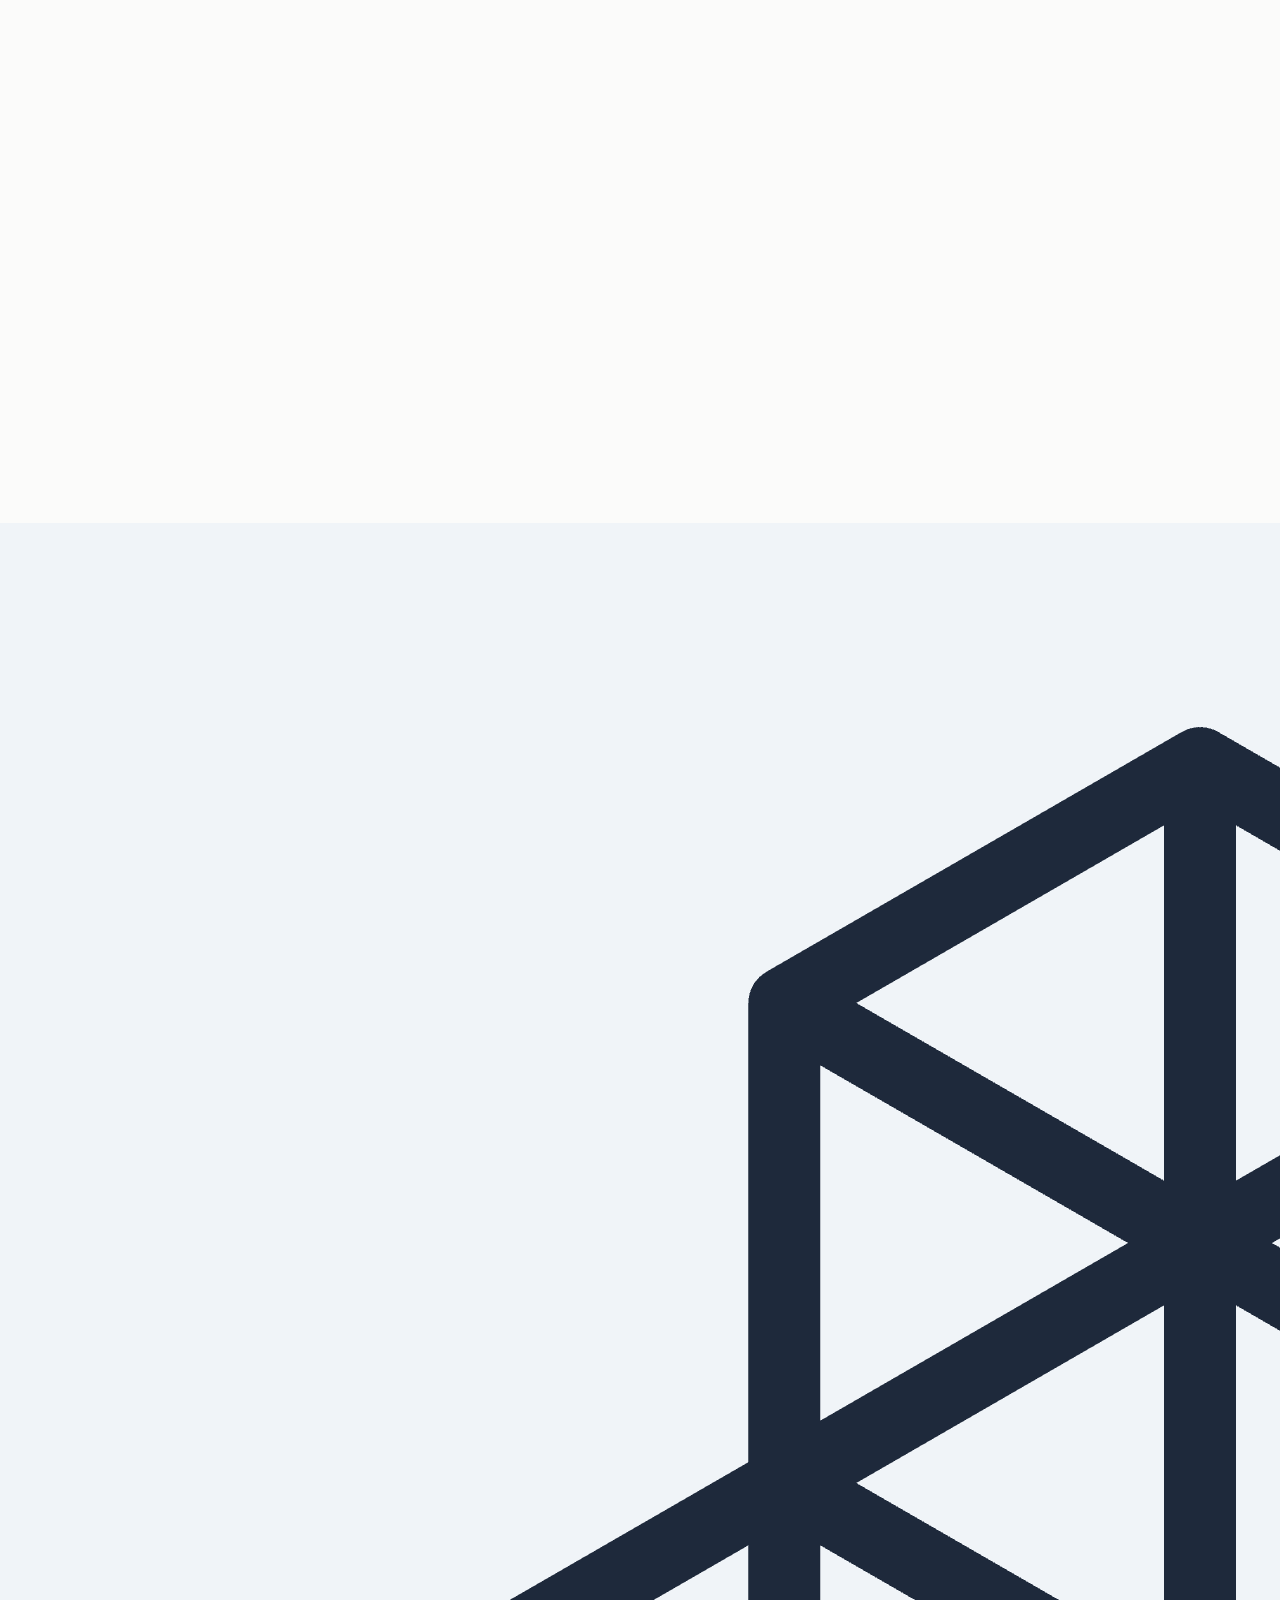
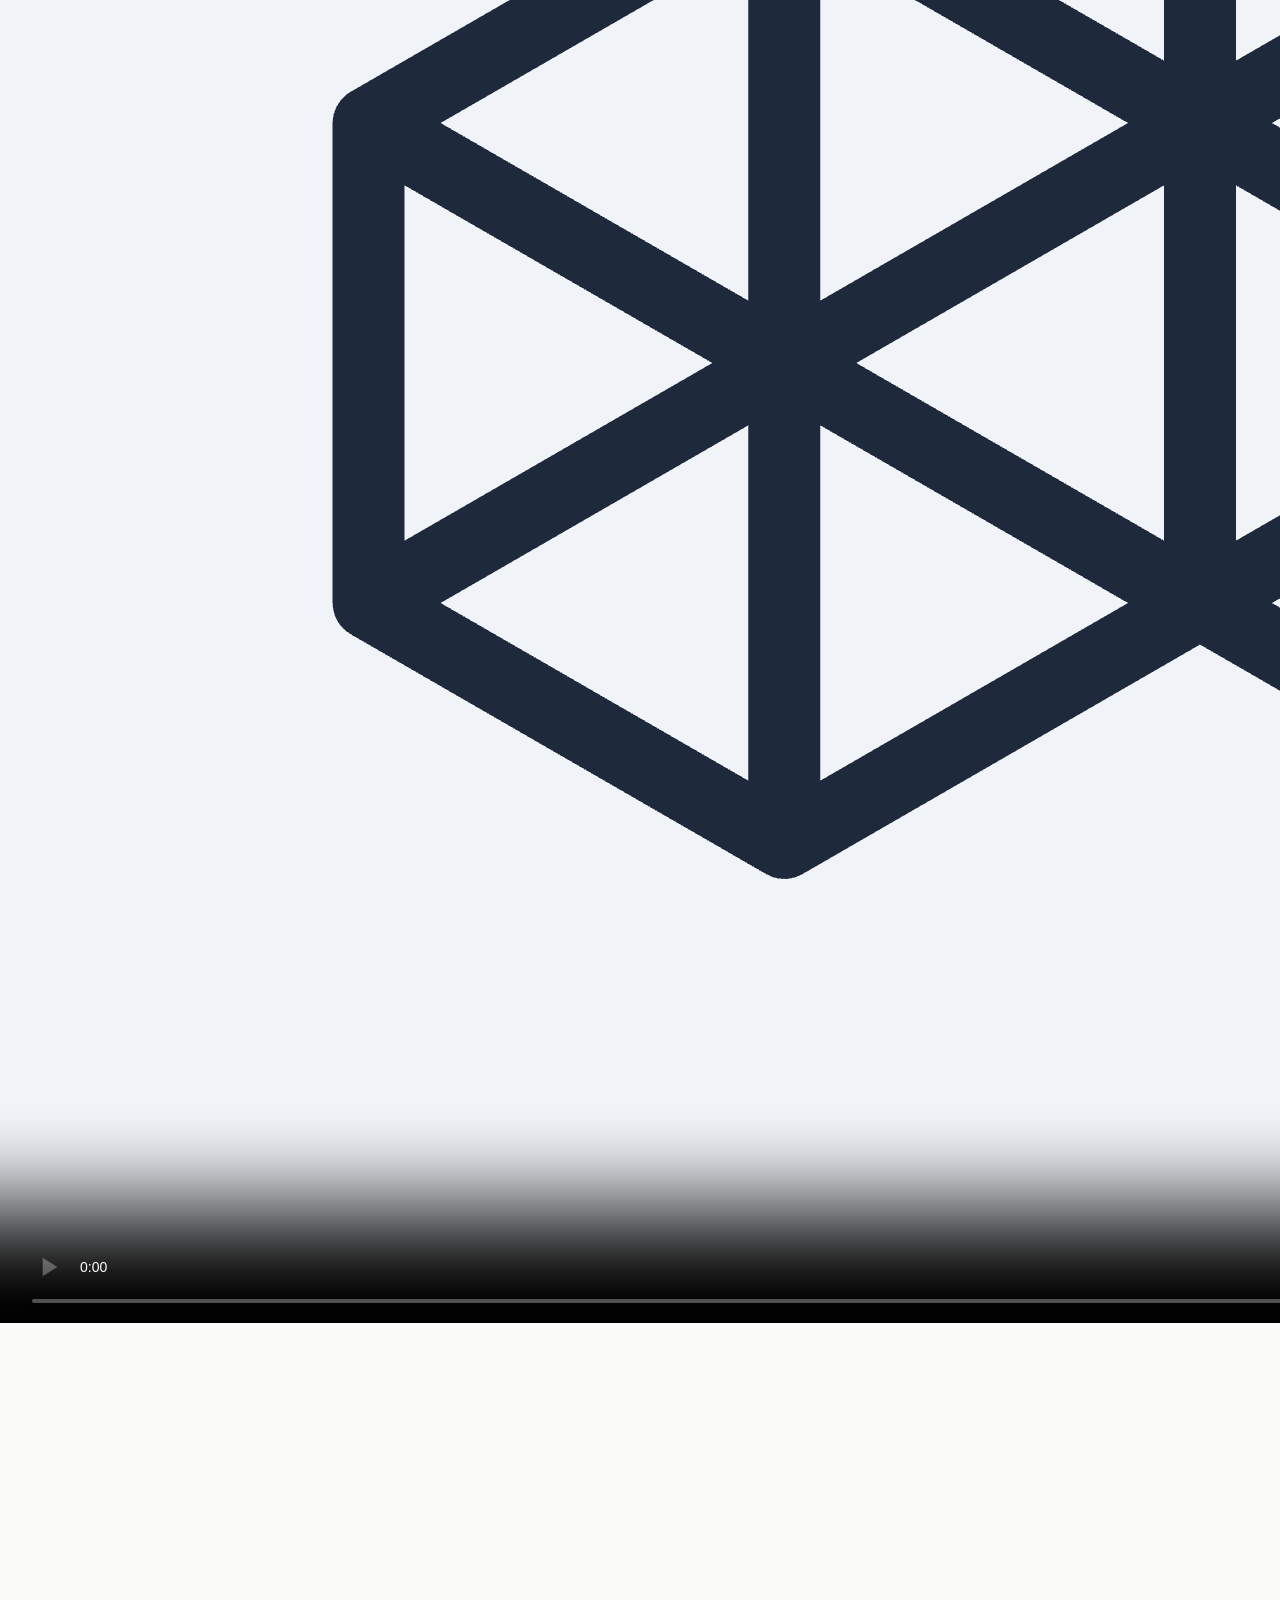
==== commit 7418e330: "release: v2.1.11 - GitHub token suite modernization, zero-allocation context hygiene, and community " ====
--- a/docs/index-ar.html
+++ b/docs/index-ar.html
@@ -46,7 +46,7 @@
       "description": "منصة كرينوكس برو لفحص واعتراض أسرار Git محلياً بلغة Go بدون أي متطلبات تشغيل.",
       "operatingSystem": "Linux, macOS, Windows, Android (Termux)",
       "applicationCategory": "SecurityApplication",
-      "softwareVersion": "2.1.10",
+      "softwareVersion": "2.1.11",
       "codeRepository": "https://github.com/crenoxhq/crenox",
       "license": "https://github.com/crenoxhq/crenox/blob/main/LICENSE",
       "offers": {
@@ -61,7 +61,7 @@
       },
       "featureList": [
         "فاحص أسرار محلي فائق السرعة في أقل من 20 مللي ثانية",
-        "أكثر من 130 توقيع كشف مدمج لمزودي السحابة والذكاء الاصطناعي",
+        "أكثر من 135 توقيع كشف مدمج لمزودي السحابة والذكاء الاصطناعي",
         "حساب الإنتروبيا بجدول Shannon Log2 LUT فائق الكفاءة",
         "توليد تقارير GitLab Secret Detection SAST الرسمية و GitHub SARIF",
         "انعدام استهلاك الذاكرة في المسار الحرج (Zero Allocations)"
@@ -88,7 +88,7 @@
           "name": "ما الفرق بين كرينوكس وأداة Gitleaks؟",
           "acceptedAnswer": {
             "@type": "Answer",
-            "text": "كرينوكس أسرع بما بين 3.8 إلى 154 مرة من Gitleaks، ويستهلك ذاكرة ثابتة (13-17 MB) دون أي تخصيصات في المسار الحرج، مع دعم أكثر من 130 توقيعاً مدمجاً وفلترة سياقية متطورة تمنع الإنذارات الكاذبة."
+            "text": "كرينوكس أسرع بما بين 3.8 إلى 154 مرة من Gitleaks، ويستهلك ذاكرة ثابتة (13-17 MB) دون أي تخصيصات في المسار الحرج، مع دعم أكثر من 135 توقيعاً مدمجاً وفلترة سياقية متطورة تمنع الإنذارات الكاذبة."
           }
         },
         {
@@ -277,7 +277,7 @@
                     <thead>
                         <tr>
                             <th>المقياس المرصود</th>
-                            <th>كرينوكس (<span class="latest-version">v2.1.10</span>)</th>
+                            <th>كرينوكس (<span class="latest-version">v2.1.11</span>)</th>
                             <th>جيتليكس (v8.18.2)</th>
                             <th>بيترليكس (v1.6.1)</th>
                         </tr>
@@ -357,7 +357,7 @@
             <p>تنزيل البرنامج الجاهز مباشرة بدون أي متطلبات سابقة. مثال لنظام Linux AMD64:</p>
             <pre class="font-mono">
 # 1. تنزيل الملف الثنائي المناسب لمعمارية جهازك (مثال لـ Linux AMD64)
-wget https://github.com/crenoxhq/crenox/releases/download/<span class="latest-version">v2.1.10</span>/crenox-<span class="latest-version">v2.1.10</span>-linux-amd64 -O crenox
+wget https://github.com/crenoxhq/crenox/releases/download/<span class="latest-version">v2.1.11</span>/crenox-<span class="latest-version">v2.1.11</span>-linux-amd64 -O crenox
 
 # 2. منح صلاحيات التشغيل للملف
 chmod +x crenox
@@ -374,7 +374,7 @@
 # .pre-commit-config.yaml
 repos:
   - repo: https://github.com/crenoxhq/crenox
-    rev: v2.1.10
+    rev: v2.1.11
     hooks:
       - id: crenox</pre>
 
@@ -464,6 +464,12 @@
             
             <div style="margin: 2rem 0; border-top: 1px solid var(--color-border);">
                 <div style="padding: 1.5rem 0; border-bottom: 1px solid var(--color-border);">
+                    <p class="text-muted" style="font-size: 0.8rem; margin-bottom: 0.5rem;">28 أكتوبر 2026</p>
+                    <h4 style="margin: 0 0 0.5rem 0; font-family: var(--font-serif-ar); font-size: 1.5rem; font-weight: 700;"><a href="https://github.com/crenoxhq/crenox/blob/main/CHANGELOG.md" target="_blank" style="color: inherit; text-decoration: none;">الإصدار 2.1.11: تحديث حزمة رموز GitHub، تنقية سياقية بدون حجز ذاكرة، وتوسيع التواقيع إلى 135+</a></h4>
+                    <p style="font-size: 0.9rem; margin-bottom: 0; color: var(--color-text-muted);">يحدث الإصدار 2.1.11 منظومة كشف رموز ومفاتيح GitHub بالكامل (إضافة رموز User-to-Server <code>ghu_</code>، ورموز التثبيت الحديثة JWT <code>ghs_</code> حتى 600 محرف، ورموز الوصول الدقيقة <code>github_pat_</code> ذات الشرطة السفلية، ومتغيرات البيئة الحديثة)، ويرفع قاعدة التواقيع المدمجة في Tier 1 إلى 135+ نمطاً عبر توثيق مفاتيح OpenRouter وPostman، ويقدم حارس كتم الإسناد الذاتي (Self-Assignment) المنفذ كلياً عبر مكدس الذاكرة (0 allocs/op) مع صيانة قيم .env الافتراضية، وفلترة قوالب تحويل البيانات في أطر العمل (مثل <code>nullable|string</code> و<code>encrypted</code>) وترويسات Bearer المقتطعة، واستبعاد السلاسل الرقمية البحتة من إنذارات الإنتروبيا، مع الاحتفاء بمساهمات المطورين في المجتمع المفتوح.</p>
+                </div>
+
+                <div style="padding: 1.5rem 0; border-bottom: 1px solid var(--color-border);">
                     <p class="text-muted" style="font-size: 0.8rem; margin-bottom: 0.5rem;">22 سبتمبر 2026</p>
                     <h4 style="margin: 0 0 0.5rem 0; font-family: var(--font-serif-ar); font-size: 1.5rem; font-weight: 700;"><a href="https://github.com/crenoxhq/crenox/blob/main/CHANGELOG.md" target="_blank" style="color: inherit; text-decoration: none;">الإصدار 2.1.10: كشف تشفير Age، تعميم فلاتر SOPS، الترخيص المزدوج، وحوكمة المساهمات</a></h4>
                     <p style="font-size: 0.9rem; margin-bottom: 0; color: var(--color-text-muted);">يقدم الإصدار 2.1.10 كشفاً مخصصاً في Tier 1 لمفاتيح تشفير Age الخاصة بدون حجز ذاكرة مع حارس برمجي لمنع تصادم المتغيرات، وتعميماً شاملاً لفلاتر كتل تشفير Mozilla SOPS لكافة الخوارزميات، واستبعاد مفاتيح Age العامة للمستلمين وبيانات SOPS الوصفية لمنع الإنذارات الكاذبة، ونقل الملكية الفكرية بالكامل لمنظمة CrenoxHQ، وصياغة اتفاقية الترخيص المزدوج (CLA.md)، وإطلاق نماذج قضايا GitHub القياسية وسير عمل التحقق الآلي من معايير الأداء والـ Zero-Allocation.</p>
@@ -583,7 +589,7 @@
     <!-- Asciinema Player JS -->
     <script src="https://cdn.jsdelivr.net/npm/asciinema-player@3/dist/bundle/asciinema-player.min.js"></script>
     <script>
-        AsciinemaPlayer.create("demo.cast?v=2.1.10", document.getElementById("terminal-demo"), {
+        AsciinemaPlayer.create("demo.cast?v=2.1.11", document.getElementById("terminal-demo"), {
             cols: 105,
             rows: 24,
             autoPlay: true,
